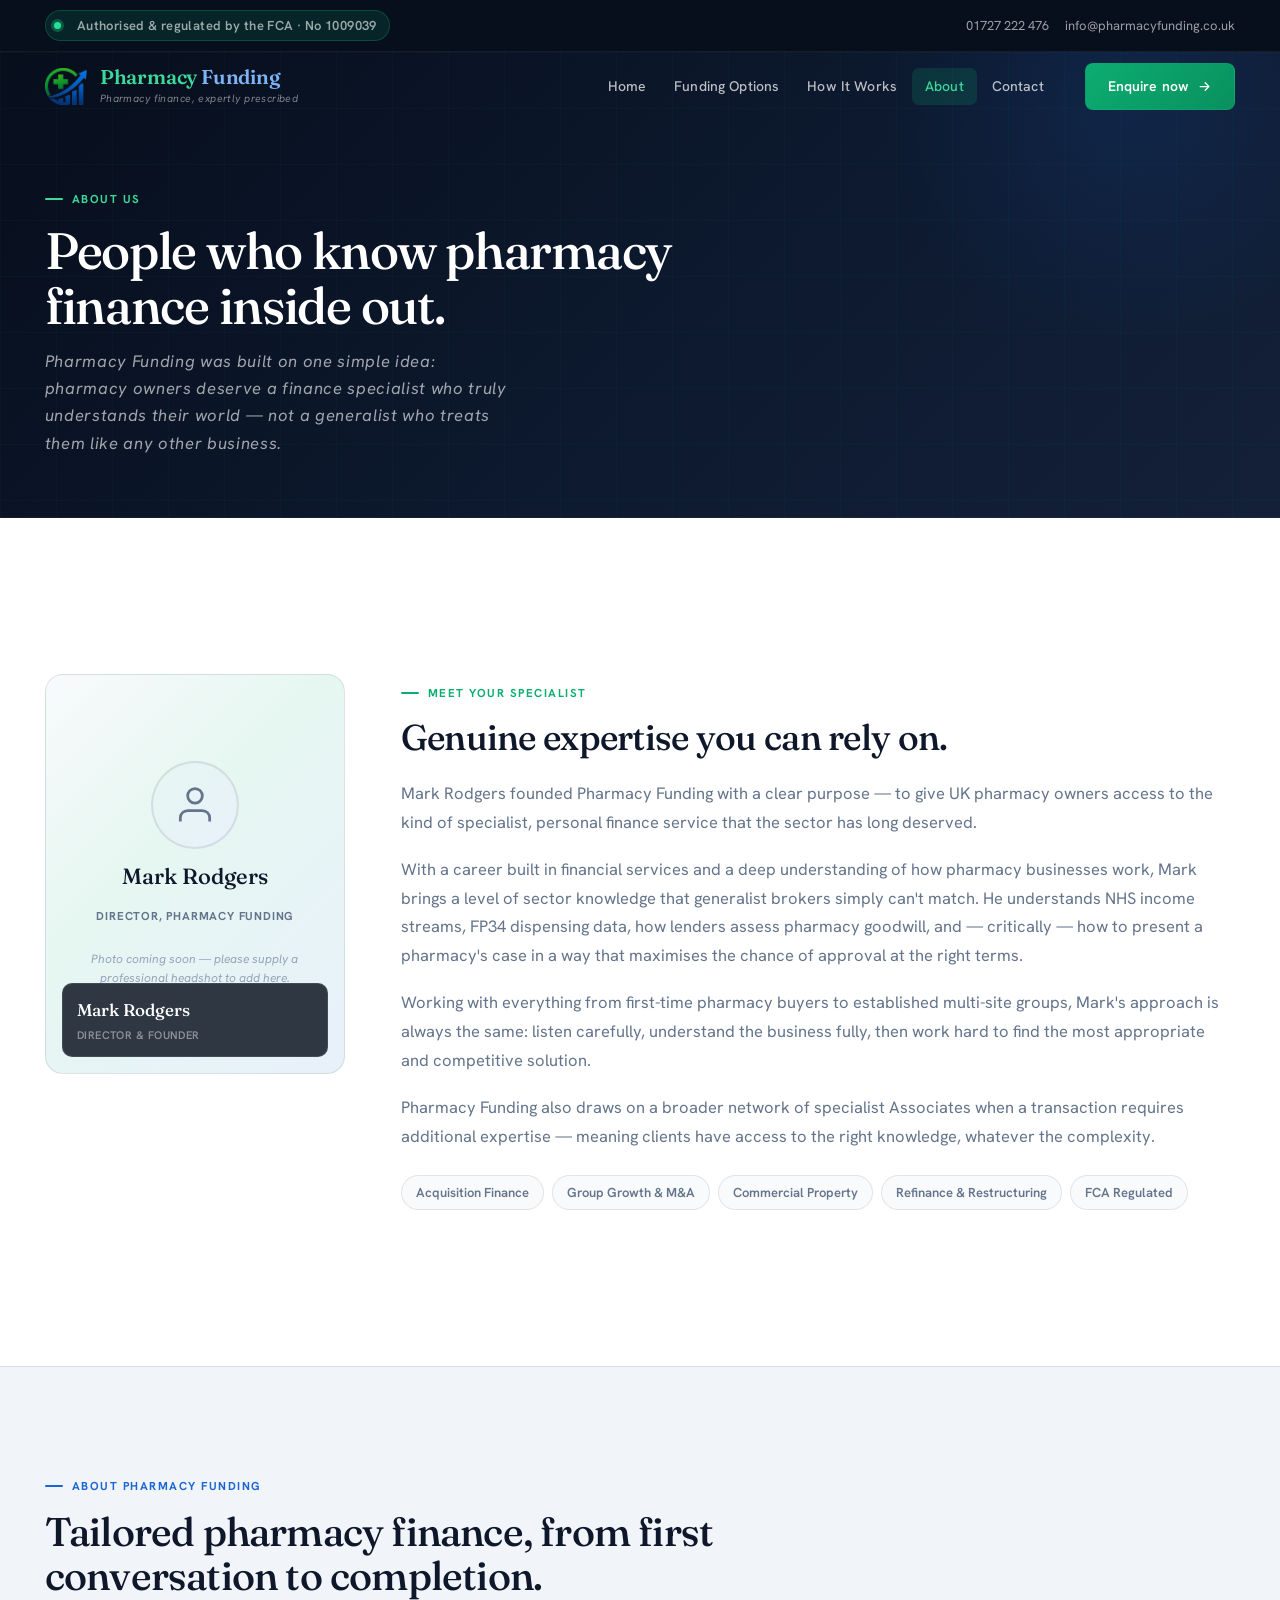
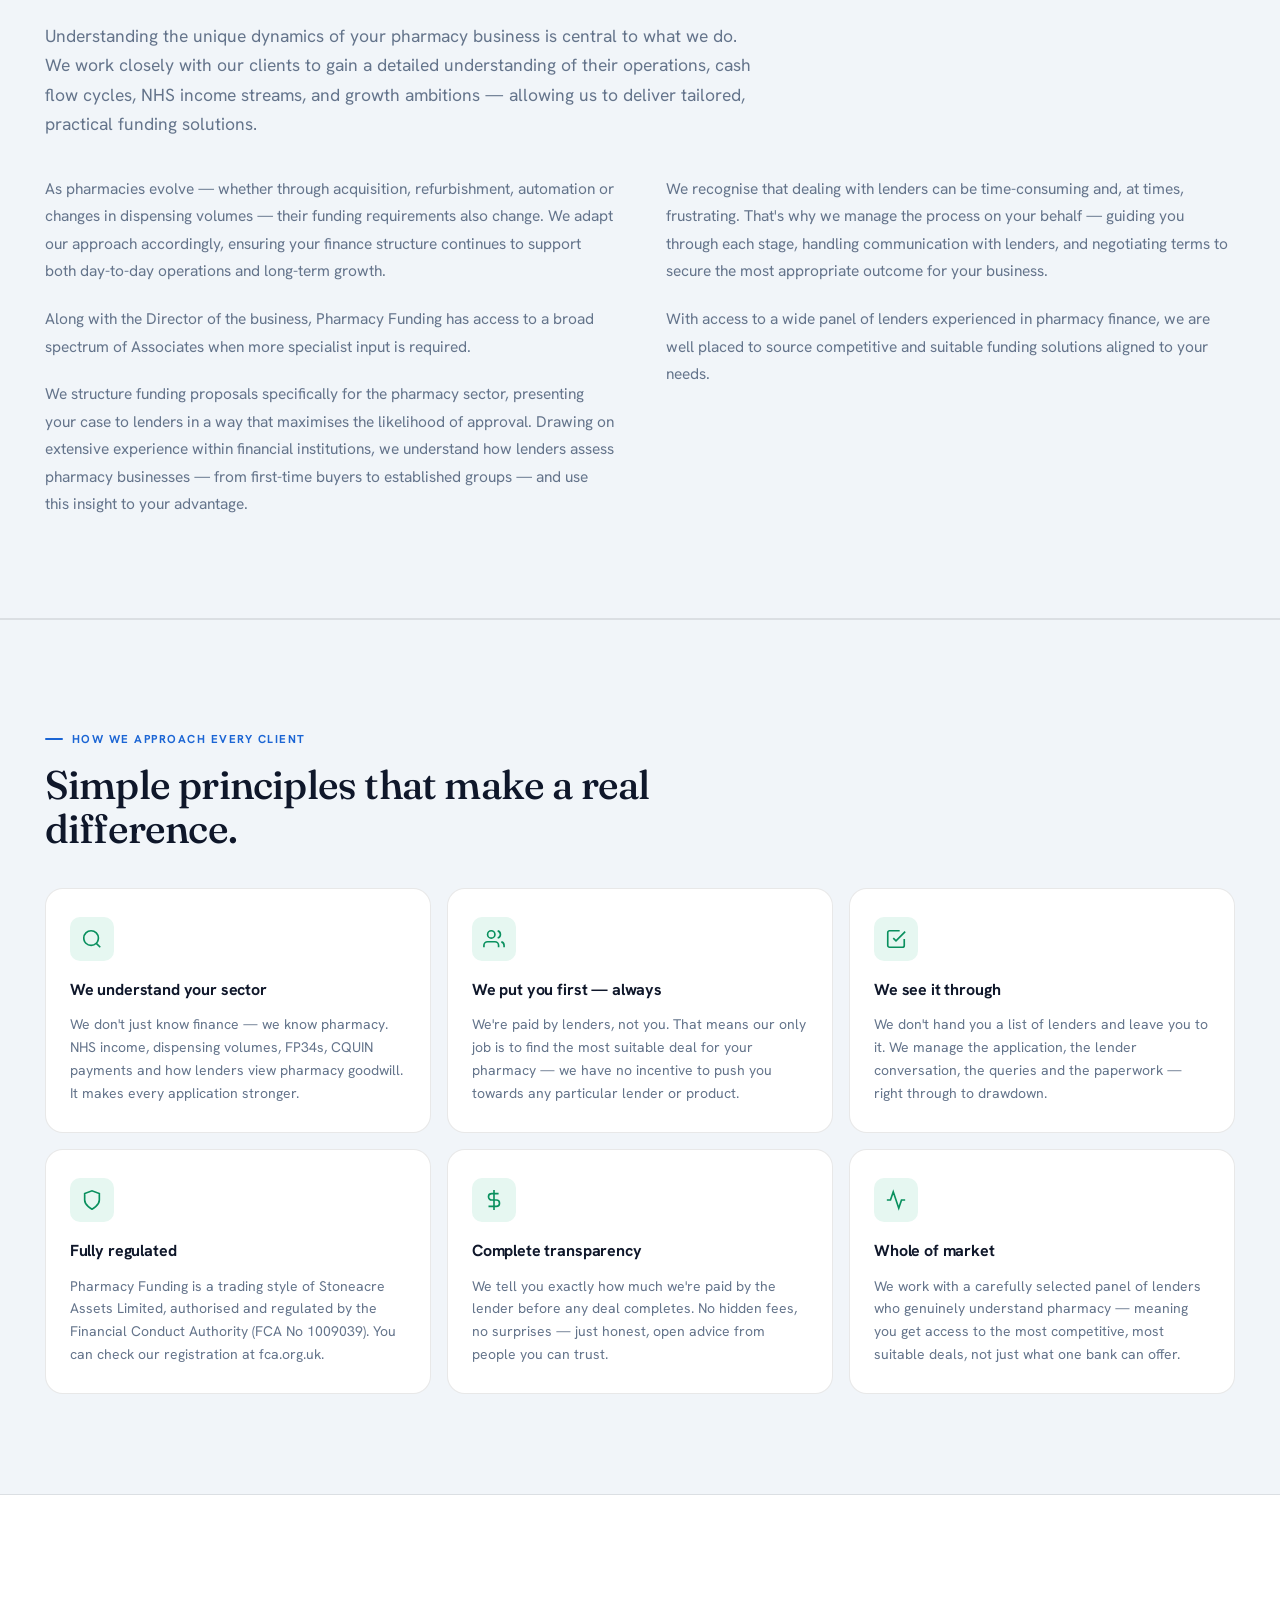
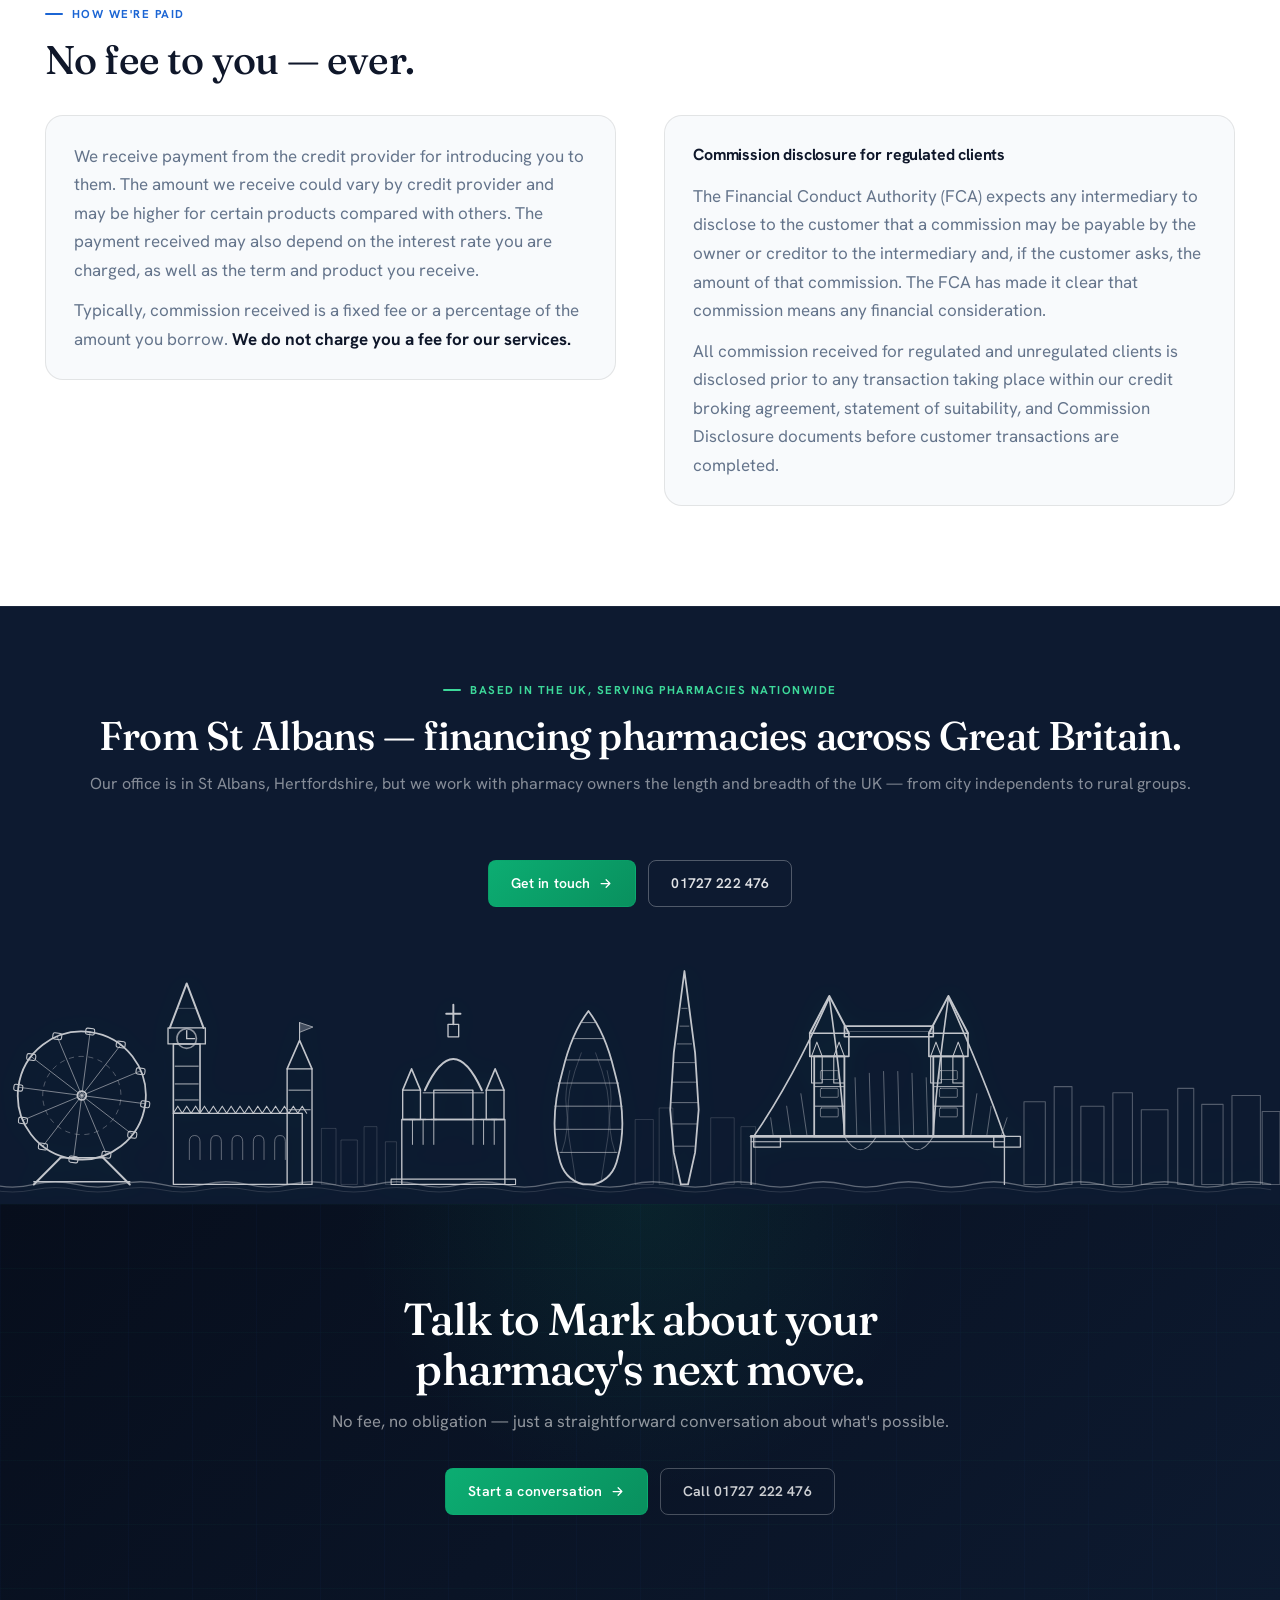
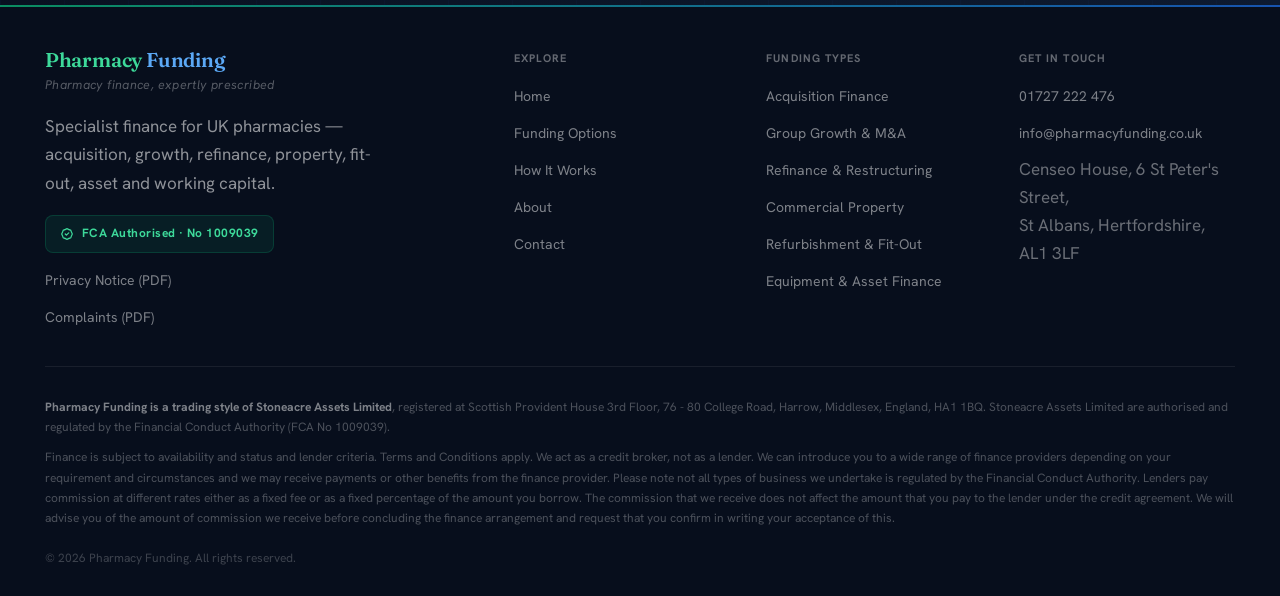
==== about.html @ 83e07ff5 "Switch to london-skyline2.svg and improve mobile responsiveness - about.html: use animated london-sk" ====
<!DOCTYPE html>
<html lang="en-GB">
<head>
<meta charset="UTF-8">
<meta name="viewport" content="width=device-width, initial-scale=1.0">
<title>About Us | Pharmacy Funding</title>
<meta name="description" content="Meet the specialist behind Pharmacy Funding — sector knowledge, lender relationships and genuine commitment to getting the right outcome for your pharmacy.">
<link rel="canonical" href="https://www.pharmacyfunding.co.uk/about.html">
<meta property="og:type" content="website">
<meta property="og:title" content="About Us | Pharmacy Funding">
<meta property="og:description" content="Meet the specialist behind Pharmacy Funding — sector knowledge, lender relationships and genuine commitment to getting the right outcome for your pharmacy.">
<meta property="og:url" content="https://www.pharmacyfunding.co.uk/about.html">
<meta property="og:image" content="logo.png">
<meta name="theme-color" content="#070E1C">
<link rel="icon" type="image/png" href="favicon.png">
<link rel="apple-touch-icon" href="favicon.png">
<link rel="preconnect" href="https://fonts.googleapis.com">
<link rel="preconnect" href="https://fonts.gstatic.com" crossorigin>
<link href="https://fonts.googleapis.com/css2?family=Fraunces:opsz,wght@9..144,400;9..144,500;9..144,600&family=Hanken+Grotesk:wght@400;500;600;700&display=swap" rel="stylesheet">
<link rel="stylesheet" href="styles.css">
<script type="application/ld+json">
{
  "@context": "https://schema.org",
  "@type": "FinancialService",
  "name": "Pharmacy Funding",
  "description": "Specialist finance brokerage for UK pharmacies, arranging acquisition, growth, refinance, commercial property, refurbishment, asset and working capital finance.",
  "url": "https://www.pharmacyfunding.co.uk/",
  "telephone": "+44 1727 222476",
  "email": "info@pharmacyfunding.co.uk",
  "areaServed": "GB",
  "priceRange": "£10,000 - £20,000,000+",
  "address": {
    "@type": "PostalAddress",
    "streetAddress": "Censeo House, 6 St Peter's Street",
    "addressLocality": "St Albans",
    "addressRegion": "Hertfordshire",
    "postalCode": "AL1 3LF",
    "addressCountry": "GB"
  },
  "parentOrganization": {
    "@type": "Organization",
    "name": "Stoneacre Assets Limited",
    "description": "Authorised and regulated by the Financial Conduct Authority (FCA No 1009039)."
  }
}
</script>
</head>
<body>
<div class="util">
  <div class="wrap">
    <div class="left pill"><span class="dot"></span> Authorised &amp; regulated by the FCA &middot; No 1009039</div>
    <div class="right">
      <a href="tel:+441727222476">01727 222 476</a>
      <a href="mailto:info@pharmacyfunding.co.uk">info@pharmacyfunding.co.uk</a>
    </div>
  </div>
</div>
<header id="hdr">
  <div class="wrap bar">
    <a class="brand" href="index.html" aria-label="Pharmacy Funding home">
      <img class="mark" src="logo.png" alt="Pharmacy Funding logo">
      <div>
        <div class="name"><span class="g">Pharmacy</span> <span class="b">Funding</span></div>
        <div class="sub">Pharmacy finance, expertly prescribed</div>
      </div>
    </a>
    <nav class="main" id="nav"><a href="index.html">Home</a><a href="fundingOptions.html">Funding Options</a><a href="howItWorks.html">How It Works</a><a href="about.html" class="active">About</a><a href="contact.html">Contact</a></nav>
    <a class="cta-btn" href="contact.html">Enquire now
      <svg viewBox="0 0 24 24" fill="none" stroke="currentColor" stroke-width="2"><path d="M5 12h14M13 6l6 6-6 6" stroke-linecap="round" stroke-linejoin="round"/></svg>
    </a>
    <button class="burger" id="burger" aria-label="Menu"><span></span><span></span><span></span></button>
  </div>
</header>

<!-- Page hero -->
<div class="page-hero">
  <div class="wrap">
    <span class="eyebrow">About us</span>
    <h1>People who know pharmacy finance inside out.</h1>
    <p class="sub">Pharmacy Funding was built on one simple idea: pharmacy owners deserve a finance specialist who truly understands their world — not a generalist who treats them like any other business.</p>
  </div>
</div>

<main>

  <!-- Meet Mark -->
  <section>
    <div class="wrap">
      <div class="team-section">
        <div class="headshot rv">
          <!-- Replace with: <img src="images/mark-headshot.jpg" alt="Mark Rodgers, Director"> -->
          <div class="headshot-placeholder">
            <div class="hs-avatar">
              <svg viewBox="0 0 24 24"><path d="M20 21v-2a4 4 0 0 0-4-4H8a4 4 0 0 0-4 4v2"/><circle cx="12" cy="7" r="4"/></svg>
            </div>
            <div class="hs-name">Mark Rodgers</div>
            <div class="hs-role">Director, Pharmacy Funding</div>
            <div class="hs-note">Photo coming soon — please supply a professional headshot to add here.</div>
          </div>
          <div class="headshot-badge">
            <div class="hb-n">Mark Rodgers</div>
            <div class="hb-r">Director &amp; Founder</div>
          </div>
        </div>
        <div class="team-bio rv d1">
          <span class="eyebrow">Meet your specialist</span>
          <h2 style="margin-top:14px">Genuine expertise you can rely on.</h2>
          <div style="margin-top:22px">
            <p>Mark Rodgers founded Pharmacy Funding with a clear purpose — to give UK pharmacy owners access to the kind of specialist, personal finance service that the sector has long deserved.</p>
            <p>With a career built in financial services and a deep understanding of how pharmacy businesses work, Mark brings a level of sector knowledge that generalist brokers simply can't match. He understands NHS income streams, FP34 dispensing data, how lenders assess pharmacy goodwill, and — critically — how to present a pharmacy's case in a way that maximises the chance of approval at the right terms.</p>
            <p>Working with everything from first-time pharmacy buyers to established multi-site groups, Mark's approach is always the same: listen carefully, understand the business fully, then work hard to find the most appropriate and competitive solution.</p>
            <p>Pharmacy Funding also draws on a broader network of specialist Associates when a transaction requires additional expertise — meaning clients have access to the right knowledge, whatever the complexity.</p>
          </div>
          <div class="bio-chips">
            <span class="bio-chip">Acquisition Finance</span>
            <span class="bio-chip">Group Growth &amp; M&amp;A</span>
            <span class="bio-chip">Commercial Property</span>
            <span class="bio-chip">Refinance &amp; Restructuring</span>
            <span class="bio-chip">FCA Regulated</span>
          </div>
        </div>
      </div>
    </div>
  </section>

  <!-- About body -->
  <div class="band">
    <section>
      <div class="wrap">
        <span class="eyebrow blue">About Pharmacy Funding</span>
        <h2 style="margin-top:14px;max-width:30ch">Tailored pharmacy finance, from first conversation to completion.</h2>
        <p class="lead" style="margin-top:22px;max-width:72ch">Understanding the unique dynamics of your pharmacy business is central to what we do. We work closely with our clients to gain a detailed understanding of their operations, cash flow cycles, NHS income streams, and growth ambitions — allowing us to deliver tailored, practical funding solutions.</p>
        <div class="about-cols" style="margin-top:36px">
          <p>As pharmacies evolve — whether through acquisition, refurbishment, automation or changes in dispensing volumes — their funding requirements also change. We adapt our approach accordingly, ensuring your finance structure continues to support both day-to-day operations and long-term growth.</p>
          <p>Along with the Director of the business, Pharmacy Funding has access to a broad spectrum of Associates when more specialist input is required.</p>
          <p>We structure funding proposals specifically for the pharmacy sector, presenting your case to lenders in a way that maximises the likelihood of approval. Drawing on extensive experience within financial institutions, we understand how lenders assess pharmacy businesses — from first-time buyers to established groups — and use this insight to your advantage.</p>
          <p>We recognise that dealing with lenders can be time-consuming and, at times, frustrating. That's why we manage the process on your behalf — guiding you through each stage, handling communication with lenders, and negotiating terms to secure the most appropriate outcome for your business.</p>
          <p>With access to a wide panel of lenders experienced in pharmacy finance, we are well placed to source competitive and suitable funding solutions aligned to your needs.</p>
        </div>
      </div>
    </section>
  </div>

  <!-- Our values -->
  <div class="band">
    <section>
      <div class="wrap">
        <span class="eyebrow blue rv">How we approach every client</span>
        <h2 class="rv" style="margin-top:14px;max-width:24ch">Simple principles that make a real difference.</h2>
        <div class="values-grid">
          <div class="val-card rv">
            <div class="val-ic">
              <svg viewBox="0 0 24 24"><circle cx="11" cy="11" r="8"/><path d="m21 21-4.3-4.3"/></svg>
            </div>
            <h4>We understand your sector</h4>
            <p>We don't just know finance — we know pharmacy. NHS income, dispensing volumes, FP34s, CQUIN payments and how lenders view pharmacy goodwill. It makes every application stronger.</p>
          </div>
          <div class="val-card rv d1">
            <div class="val-ic">
              <svg viewBox="0 0 24 24"><path d="M17 21v-2a4 4 0 0 0-4-4H5a4 4 0 0 0-4 4v2"/><circle cx="9" cy="7" r="4"/><path d="M23 21v-2a4 4 0 0 0-3-3.87"/><path d="M16 3.13a4 4 0 0 1 0 7.75"/></svg>
            </div>
            <h4>We put you first — always</h4>
            <p>We're paid by lenders, not you. That means our only job is to find the most suitable deal for your pharmacy — we have no incentive to push you towards any particular lender or product.</p>
          </div>
          <div class="val-card rv d2">
            <div class="val-ic">
              <svg viewBox="0 0 24 24"><polyline points="9 11 12 14 22 4"/><path d="M21 12v7a2 2 0 0 1-2 2H5a2 2 0 0 1-2-2V5a2 2 0 0 1 2-2h11"/></svg>
            </div>
            <h4>We see it through</h4>
            <p>We don't hand you a list of lenders and leave you to it. We manage the application, the lender conversation, the queries and the paperwork — right through to drawdown.</p>
          </div>
          <div class="val-card rv d1">
            <div class="val-ic">
              <svg viewBox="0 0 24 24"><path d="M12 22s8-4 8-10V5l-8-3-8 3v7c0 6 8 10 8 10z"/></svg>
            </div>
            <h4>Fully regulated</h4>
            <p>Pharmacy Funding is a trading style of Stoneacre Assets Limited, authorised and regulated by the Financial Conduct Authority (FCA No 1009039). You can check our registration at fca.org.uk.</p>
          </div>
          <div class="val-card rv d2">
            <div class="val-ic">
              <svg viewBox="0 0 24 24"><line x1="12" y1="1" x2="12" y2="23"/><path d="M17 5H9.5a3.5 3.5 0 0 0 0 7h5a3.5 3.5 0 0 1 0 7H6"/></svg>
            </div>
            <h4>Complete transparency</h4>
            <p>We tell you exactly how much we're paid by the lender before any deal completes. No hidden fees, no surprises — just honest, open advice from people you can trust.</p>
          </div>
          <div class="val-card rv d3">
            <div class="val-ic">
              <svg viewBox="0 0 24 24"><path d="M22 12h-4l-3 9L9 3l-3 9H2"/></svg>
            </div>
            <h4>Whole of market</h4>
            <p>We work with a carefully selected panel of lenders who genuinely understand pharmacy — meaning you get access to the most competitive, most suitable deals, not just what one bank can offer.</p>
          </div>
        </div>
      </div>
    </section>
  </div>

  <!-- Commission disclosure -->
  <section>
    <div class="wrap">
      <span class="eyebrow blue rv">How we're paid</span>
      <h2 class="rv" style="margin-top:14px;max-width:24ch">No fee to you — ever.</h2>
      <div class="prose-grid" style="margin-top:32px">
        <div class="rv">
          <div class="callout">
            <p>We receive payment from the credit provider for introducing you to them. The amount we receive could vary by credit provider and may be higher for certain products compared with others. The payment received may also depend on the interest rate you are charged, as well as the term and product you receive.</p>
            <p>Typically, commission received is a fixed fee or a percentage of the amount you borrow. <strong style="color:var(--ink)">We do not charge you a fee for our services.</strong></p>
          </div>
        </div>
        <div class="rv d1">
          <div class="callout">
            <h4>Commission disclosure for regulated clients</h4>
            <p>The Financial Conduct Authority (FCA) expects any intermediary to disclose to the customer that a commission may be payable by the owner or creditor to the intermediary and, if the customer asks, the amount of that commission. The FCA has made it clear that commission means any financial consideration.</p>
            <p>All commission received for regulated and unregulated clients is disclosed prior to any transaction taking place within our credit broking agreement, statement of suitability, and Commission Disclosure documents before customer transactions are completed.</p>
          </div>
        </div>
      </div>
    </div>
  </section>

  <!-- London skyline section -->
  <div class="skyline-section">
    <div class="skyline-inner">
      <div class="wrap">
        <span class="eyebrow rv" style="color:#3dd99a">Based in the UK, serving pharmacies nationwide</span>
        <h2 class="rv" style="margin-top:14px;color:var(--white)">From St Albans — financing pharmacies across Great Britain.</h2>
        <p class="rv d1">Our office is in St Albans, Hertfordshire, but we work with pharmacy owners the length and breadth of the UK — from city independents to rural groups.</p>
        <div class="actions rv d2" style="justify-content:center">
          <a class="cta-btn" href="contact.html">Get in touch
            <svg viewBox="0 0 24 24" fill="none" stroke="currentColor" stroke-width="2"><path d="M5 12h14M13 6l6 6-6 6" stroke-linecap="round" stroke-linejoin="round"/></svg>
          </a>
          <a class="cta-btn ghost" href="tel:+441727222476">01727 222 476</a>
        </div>
      </div>
    </div>
    <div class="skyline-svg-wrap">
      <img src="images/london-skyline2.svg" alt="London skyline illustration" aria-hidden="true">
    </div>
  </div>

</main>

<!-- Pre-footer CTA -->
<div class="cta-band">
  <div class="wrap">
    <h2>Talk to Mark about your pharmacy's next move.</h2>
    <p>No fee, no obligation — just a straightforward conversation about what's possible.</p>
    <div class="actions">
      <a class="cta-btn" href="contact.html">Start a conversation
        <svg viewBox="0 0 24 24" fill="none" stroke="currentColor" stroke-width="2"><path d="M5 12h14M13 6l6 6-6 6" stroke-linecap="round" stroke-linejoin="round"/></svg>
      </a>
      <a class="cta-btn ghost" href="tel:+441727222476">Call 01727 222 476</a>
    </div>
  </div>
</div>

<footer>
  <div class="wrap">
    <div class="fcols">
      <div>
        <div class="name"><span class="g">Pharmacy</span> <span style="color:#5ba8f5">Funding</span></div>
        <div class="strap">Pharmacy finance, expertly prescribed</div>
        <p style="margin-top:16px;max-width:34ch">Specialist finance for UK pharmacies &mdash; acquisition, growth, refinance, property, fit-out, asset and working capital.</p>
        <div class="fca-mark">
          <svg viewBox="0 0 24 24" stroke-width="2.2"><path d="M9 12l2 2 4-4M7.835 4.697a3.42 3.42 0 0 0 1.946-.806 3.42 3.42 0 0 1 4.438 0 3.42 3.42 0 0 0 1.946.806 3.42 3.42 0 0 1 3.138 3.138 3.42 3.42 0 0 0 .806 1.946 3.42 3.42 0 0 1 0 4.438 3.42 3.42 0 0 0-.806 1.946 3.42 3.42 0 0 1-3.138 3.138 3.42 3.42 0 0 0-1.946.806 3.42 3.42 0 0 1-4.438 0 3.42 3.42 0 0 0-1.946-.806 3.42 3.42 0 0 1-3.138-3.138 3.42 3.42 0 0 0-.806-1.946 3.42 3.42 0 0 1 0-4.438 3.42 3.42 0 0 0 .806-1.946 3.42 3.42 0 0 1 3.138-3.138z" stroke-linecap="round" stroke-linejoin="round"/></svg>
          FCA Authorised &middot; No 1009039
        </div>
        <ul style="margin-top:12px">
          <li><a href="privacy-notice.pdf" target="_blank" rel="noopener">Privacy Notice (PDF)</a></li>
          <li><a href="complaints.pdf" target="_blank" rel="noopener">Complaints (PDF)</a></li>
        </ul>
      </div>
      <div>
        <h5>Explore</h5>
        <ul>
          <li><a href="index.html">Home</a></li>
          <li><a href="fundingOptions.html">Funding Options</a></li>
          <li><a href="howItWorks.html">How It Works</a></li>
          <li><a href="about.html">About</a></li>
          <li><a href="contact.html">Contact</a></li>
        </ul>
      </div>
      <div>
        <h5>Funding types</h5>
        <ul>
          <li><a href="fundingOptions.html#fc-acquisition">Acquisition Finance</a></li>
          <li><a href="fundingOptions.html#fc-group-growth">Group Growth &amp; M&amp;A</a></li>
          <li><a href="fundingOptions.html#fc-refinance">Refinance &amp; Restructuring</a></li>
          <li><a href="fundingOptions.html#fc-property">Commercial Property</a></li>
          <li><a href="fundingOptions.html#fc-refurb">Refurbishment &amp; Fit-Out</a></li>
          <li><a href="fundingOptions.html#fc-asset">Equipment &amp; Asset Finance</a></li>
        </ul>
      </div>
      <div>
        <h5>Get in touch</h5>
        <ul>
          <li><a href="tel:+441727222476">01727 222 476</a></li>
          <li><a href="mailto:info@pharmacyfunding.co.uk">info@pharmacyfunding.co.uk</a></li>
          <li style="color:rgba(255,255,255,.4)">Censeo House, 6 St Peter's Street,<br>St Albans, Hertfordshire, AL1 3LF</li>
        </ul>
      </div>
    </div>
    <div class="legal"><p><strong>Pharmacy Funding is a trading style of Stoneacre Assets Limited</strong>, registered at Scottish Provident House 3rd Floor, 76 - 80 College Road, Harrow, Middlesex, England, HA1 1BQ. Stoneacre Assets Limited are authorised and regulated by the Financial Conduct Authority (FCA No 1009039).</p>
      <p>Finance is subject to availability and status and lender criteria. Terms and Conditions apply. We act as a credit broker, not as a lender. We can introduce you to a wide range of finance providers depending on your requirement and circumstances and we may receive payments or other benefits from the finance provider. Please note not all types of business we undertake is regulated by the Financial Conduct Authority. Lenders pay commission at different rates either as a fixed fee or as a fixed percentage of the amount you borrow. The commission that we receive does not affect the amount that you pay to the lender under the credit agreement. We will advise you of the amount of commission we receive before concluding the finance arrangement and request that you confirm in writing your acceptance of this.</p>
      <p style="margin-top:20px;color:rgba(255,255,255,.22)">&copy; <span id="yr"></span> Pharmacy Funding. All rights reserved.</p></div>
  </div>
</footer>
<script src="script.js"></script>
</body>
</html>
---- styles.css ----
/* ================================================
   PHARMACY FUNDING — DESIGN SYSTEM
   ================================================ */

/* ── Variables ─────────────────────────────────── */
:root {
  --green:      #0CAD72;
  --green-d:    #09905E;
  --green-l:    #E6F7F1;
  --blue:       #1B65D4;
  --blue-d:     #1450AD;
  --blue-l:     #E8F0FB;
  --navy:       #070E1C;
  --navy-2:     #0D1A30;
  --navy-3:     #132038;
  --ink:        #0F172A;
  --ink-soft:   #64748B;
  --ink-faint:  #94A3B8;
  --surface:    #F8FAFC;
  --border:     rgba(0,0,0,.09);
  --white:      #FFFFFF;
  --radius:     10px;
  --radius-lg:  18px;
  --shadow:     0 2px 16px rgba(0,0,0,.07);
  --shadow-md:  0 4px 32px rgba(0,0,0,.10);
  --shadow-lg:  0 8px 64px rgba(0,0,0,.16);
  --font-h:     'Fraunces', Georgia, serif;
  --font-b:     'Hanken Grotesk', system-ui, -apple-system, sans-serif;
  --mw:         1320px;
}

/* ── Reset ─────────────────────────────────────── */
*, *::before, *::after { box-sizing: border-box; margin: 0; padding: 0; }
html { scroll-behavior: smooth; }
body {
  font-family: var(--font-b);
  font-size: 17px;
  line-height: 1.65;
  color: var(--ink);
  background: var(--white);
  -webkit-font-smoothing: antialiased;
  -moz-osx-font-smoothing: grayscale;
}
img { max-width: 100%; display: block; }
a { color: inherit; text-decoration: none; }
ul { list-style: none; }
button { cursor: pointer; border: none; background: none; font: inherit; }

/* ── Layout ─────────────────────────────────────── */
.wrap { max-width: var(--mw); margin: 0 auto; padding: 0 clamp(16px, 3.5vw, 52px); }
section       { padding: clamp(60px, 8vw, 100px) 0; }
section.tight { padding: clamp(36px, 5vw, 56px) 0; }

/* ── Utility bar ────────────────────────────────── */
.util { background: var(--navy); border-bottom: 1px solid rgba(255,255,255,.06); padding: 10px 0; }
.util .wrap { display: flex; align-items: center; justify-content: space-between; flex-wrap: wrap; gap: 8px; }
.util .left, .util .right { display: flex; align-items: center; gap: 16px; font-size: 13px; }
.util .left  { color: rgba(255,255,255,.6); }
.util .right a { color: rgba(255,255,255,.6); transition: color .2s; }
.util .right a:hover { color: #fff; }
.pill {
  display: inline-flex; align-items: center; gap: 7px;
  padding: 4px 12px 4px 8px;
  background: rgba(12,173,114,.14); border: 1px solid rgba(12,173,114,.28);
  border-radius: 100px; font-size: 12px; font-weight: 600; color: #3dd99a; letter-spacing: .03em;
}
.dot {
  width: 7px; height: 7px; border-radius: 50%; background: #22e297;
  box-shadow: 0 0 0 3px rgba(34,226,151,.28);
  animation: pulse 2.4s ease-in-out infinite;
}
@keyframes pulse {
  0%,100% { box-shadow: 0 0 0 3px rgba(34,226,151,.28); }
  50%      { box-shadow: 0 0 0 7px rgba(34,226,151,.08); }
}

/* ── Header ─────────────────────────────────────── */
#hdr {
  position: sticky; top: 0; z-index: 100;
  background: transparent;
  transition: background .35s ease, box-shadow .35s ease, backdrop-filter .35s ease;
}
#hdr::after {
  content: ''; position: absolute; bottom: 0; left: 0; right: 0; height: 2px;
  background: linear-gradient(90deg, #0CAD72 0%, #1B65D4 100%);
  opacity: 0; transition: opacity .35s ease;
}
#hdr.scrolled {
  background: rgba(7,14,28,.96);
  backdrop-filter: blur(16px);
  -webkit-backdrop-filter: blur(16px);
  box-shadow: 0 4px 32px rgba(0,0,0,.32);
}
#hdr.scrolled::after { opacity: 1; }
.bar { display: flex; align-items: center; gap: 28px; height: 68px; }
.brand { display: flex; align-items: center; gap: 13px; flex-shrink: 0; }
.mark  { width: 42px; height: 42px; object-fit: contain; }
.name  { font-family: var(--font-h); font-size: 20px; font-weight: 600; line-height: 1.1; letter-spacing: -.01em; color: var(--white); }
.name .g { color: #3dd99a; }
.name .b { color: #7eb3f7; }
.sub { font-size: 10.5px; color: rgba(255,255,255,.48); letter-spacing: .04em; margin-top: 2px; font-style: italic; }
nav.main { display: flex; align-items: center; gap: 2px; margin-left: auto; }
nav.main a { font-size: 14px; font-weight: 500; color: rgba(255,255,255,.72); padding: 7px 13px; border-radius: 7px; transition: color .2s, background .2s; letter-spacing: .01em; }
nav.main a:hover  { color: var(--white); background: rgba(255,255,255,.1); }
nav.main a.active { color: #3dd99a; background: rgba(12,173,114,.18); }

/* ── Buttons ─────────────────────────────────────── */
.cta-btn {
  display: inline-flex; align-items: center; gap: 8px; padding: 11px 22px;
  background: linear-gradient(135deg, #0CAD72 0%, #09905E 100%);
  color: #fff; font-size: 14px; font-weight: 600; border-radius: 8px;
  border: 1.5px solid rgba(12,173,114,.4); letter-spacing: .01em;
  transition: transform .2s, box-shadow .2s; white-space: nowrap; flex-shrink: 0;
}
.cta-btn:hover { transform: translateY(-1px); box-shadow: 0 6px 24px rgba(12,173,114,.38); }
.cta-btn svg { width: 15px; height: 15px; stroke: currentColor; flex-shrink: 0; transition: transform .2s; }
.cta-btn:hover svg { transform: translateX(3px); }
.cta-btn.ghost { background: transparent; border-color: rgba(255,255,255,.28); color: rgba(255,255,255,.88); }
.cta-btn.ghost:hover { background: rgba(255,255,255,.07); box-shadow: none; border-color: rgba(255,255,255,.5); }

/* ── Burger ──────────────────────────────────────── */
.burger { display: none; flex-direction: column; gap: 5px; padding: 6px; margin-left: auto; }
.burger span { display: block; width: 22px; height: 2px; background: rgba(255,255,255,.9); border-radius: 2px; transition: .25s; }

/* ── Hero ────────────────────────────────────────── */
/* Hero slides up behind the transparent sticky header */
.hero {
  margin-top: -68px;
  min-height: 72vh;
  background:
    linear-gradient(135deg, rgba(7,14,28,.68) 0%, rgba(9,18,52,.58) 52%, rgba(6,28,18,.52) 100%),
    url('images/hero.jpg') center / cover no-repeat;
  background-color: var(--navy);
  position: relative; overflow: hidden; display: flex; align-items: center;
}
.hero::before {
  content: ''; position: absolute; inset: 0;
  background-image:
    linear-gradient(rgba(12,173,114,.05) 1px, transparent 1px),
    linear-gradient(90deg, rgba(12,173,114,.05) 1px, transparent 1px);
  background-size: 56px 56px; pointer-events: none;
}
.hero::after {
  content: ''; position: absolute;
  width: 700px; height: 700px; border-radius: 50%;
  background: radial-gradient(circle, rgba(12,173,114,.13) 0%, transparent 68%);
  top: -220px; right: -160px; pointer-events: none;
}
.hero .wrap {
  display: grid; grid-template-columns: 1fr 400px; gap: 56px;
  align-items: center; position: relative; z-index: 1;
  padding-top: 116px; padding-bottom: 60px;
}
.eyebrow {
  display: inline-flex; align-items: center; gap: 9px;
  font-size: 11.5px; font-weight: 700; letter-spacing: .13em;
  text-transform: uppercase; color: var(--green);
}
.eyebrow.blue { color: var(--blue); }
.hero .eyebrow { color: #3dd99a; }
.eyebrow::before { content: ''; display: block; width: 18px; height: 2px; background: currentColor; border-radius: 2px; flex-shrink: 0; }
.hero h1 {
  font-family: var(--font-h); font-size: clamp(34px, 5vw, 62px);
  font-weight: 500; line-height: 1.08; letter-spacing: -.025em;
  color: var(--white); margin-top: 18px;
}
.hero h1 em { font-style: italic; color: #3dd99a; }
.hero .sub {
  font-size: clamp(15px, 1.4vw, 17.5px); color: rgba(255,255,255,.68);
  max-width: 52ch; margin-top: 20px; line-height: 1.65; font-style: normal; letter-spacing: 0;
}
.actions { display: flex; align-items: center; gap: 12px; flex-wrap: wrap; margin-top: 34px; }
.ticks { display: flex; flex-direction: column; gap: 11px; margin-top: 34px; }
.tick { display: flex; align-items: center; gap: 10px; font-size: 14px; color: rgba(255,255,255,.72); font-weight: 500; }
.tick .ic { width: 20px; height: 20px; background: rgba(12,173,114,.18); border: 1.5px solid rgba(12,173,114,.38); border-radius: 50%; display: flex; align-items: center; justify-content: center; flex-shrink: 0; }
.tick .ic svg { width: 11px; height: 11px; stroke: #3dd99a; }

/* ── Hero card ───────────────────────────────────── */
.hero-card { background: rgba(255,255,255,.05); border: 1px solid rgba(255,255,255,.1); border-radius: var(--radius-lg); padding: 30px; backdrop-filter: blur(14px); -webkit-backdrop-filter: blur(14px); }
.rlabel { font-size: 11px; font-weight: 700; letter-spacing: .1em; text-transform: uppercase; color: rgba(255,255,255,.38); }
.range { font-family: var(--font-h); font-size: clamp(34px, 4vw, 50px); font-weight: 600; color: var(--white); line-height: 1; margin-top: 8px; letter-spacing: -.025em; }
.range small { font-size: .55em; color: rgba(255,255,255,.45); }
.pulse-wrap { margin-top: 28px; border-top: 1px solid rgba(255,255,255,.08); padding-top: 22px; }
.pulse-wrap svg { width: 100%; height: 64px; display: block; }
.pulse-path { fill: none; stroke-width: 2; stroke-linecap: round; stroke-linejoin: round; stroke-dasharray: 600; stroke-dashoffset: 600; animation: draw 2.8s ease forwards; }
@keyframes draw { to { stroke-dashoffset: 0; } }
.cap { font-size: 13px; color: rgba(255,255,255,.4); line-height: 1.55; margin-top: 14px; font-style: italic; }

/* ── Stats strip ─────────────────────────────────── */
.strip { background: var(--white); border-top: 1px solid var(--border); border-bottom: 1px solid var(--border); padding: 0; }
.strip .wrap { display: grid; grid-template-columns: repeat(4, 1fr); }
.strip .item { padding: 26px 24px; border-right: 1px solid var(--border); transition: background .2s; }
.strip .item:last-child { border-right: none; }
.strip .item:hover { background: var(--surface); }
.strip .k { font-size: 17px; font-weight: 700; color: var(--blue); letter-spacing: -.01em; }
.strip .v { font-size: 13px; color: var(--ink-soft); margin-top: 5px; line-height: 1.45; }

/* ── Typography ──────────────────────────────────── */
h2 { font-family: var(--font-h); font-size: clamp(26px, 3.2vw, 40px); font-weight: 500; line-height: 1.12; letter-spacing: -.02em; color: var(--ink); }
h3 { font-family: var(--font-h); font-size: clamp(19px, 2vw, 24px); font-weight: 500; line-height: 1.22; letter-spacing: -.01em; color: var(--ink); }
h4 { font-size: 16px; font-weight: 700; color: var(--ink); letter-spacing: -.01em; }
h5 { font-size: 11px; font-weight: 700; letter-spacing: .1em; text-transform: uppercase; color: rgba(255,255,255,.38); margin-bottom: 14px; }
.lead { font-size: clamp(15.5px, 1.4vw, 17.5px); color: var(--ink-soft); line-height: 1.68; }
p { line-height: 1.68; }
.twohead { display: grid; grid-template-columns: 1fr 1fr; gap: 48px; align-items: start; margin-bottom: 48px; }

/* ── Photo split section ─────────────────────────── */
/* Add images/split.jpg to show a pharmacy photo alongside the copy */
.photo-split { background: var(--surface); }
.ps-grid { display: grid; grid-template-columns: 1fr 1fr; gap: 64px; align-items: center; }
.ps-img {
  position: relative; border-radius: var(--radius-lg); overflow: hidden;
  min-height: 460px; background: linear-gradient(135deg, var(--navy-2) 0%, var(--navy-3) 100%);
}
.ps-img img { width: 100%; height: 100%; object-fit: cover; position: absolute; inset: 0; display: block; }
.ps-img::before {
  content: ''; position: absolute; inset: 0;
  border: 3px solid transparent; border-radius: var(--radius-lg);
  background: linear-gradient(135deg, #0CAD72, #1B65D4) border-box;
  -webkit-mask: linear-gradient(#fff 0 0) padding-box, linear-gradient(#fff 0 0);
  -webkit-mask-composite: destination-out; mask-composite: exclude;
  z-index: 2; pointer-events: none;
}
.ps-img::after {
  content: ''; position: absolute; inset: 0;
  background-image:
    linear-gradient(rgba(12,173,114,.06) 1px, transparent 1px),
    linear-gradient(90deg, rgba(12,173,114,.06) 1px, transparent 1px);
  background-size: 40px 40px; pointer-events: none;
}
.ps-badge {
  position: absolute; bottom: 24px; left: 24px;
  background: rgba(7,14,28,.9); backdrop-filter: blur(14px); -webkit-backdrop-filter: blur(14px);
  border: 1px solid rgba(255,255,255,.1); border-radius: 12px; padding: 14px 18px; z-index: 3;
}
.ps-n { display: block; font-family: var(--font-h); font-size: 32px; font-weight: 600; color: var(--white); line-height: 1; letter-spacing: -.02em; }
.ps-l { display: block; font-size: 11.5px; color: rgba(255,255,255,.42); margin-top: 4px; letter-spacing: .02em; }
.ps-points { display: flex; flex-direction: column; gap: 13px; margin-top: 26px; }
.ps-point { display: flex; align-items: flex-start; gap: 12px; font-size: 15px; color: var(--ink); }
.ps-ico { color: var(--green); font-size: 11px; margin-top: 4px; flex-shrink: 0; }

/* ── Assist list ─────────────────────────────────── */
.assist { display: grid; grid-template-columns: 1fr 1fr; gap: 8px; }
.row {
  display: flex; align-items: center; gap: 18px; padding: 18px 22px;
  background: var(--white); border: 1.5px solid var(--border); border-radius: var(--radius);
  color: inherit; transition: background .2s, transform .18s, box-shadow .18s, border-color .2s;
}
.row:hover { background: #fff; transform: translateY(-2px); box-shadow: var(--shadow-md); border-color: rgba(12,173,114,.3); }
.row .num { font-family: var(--font-h); font-size: 22px; font-weight: 600; color: var(--green); opacity: .45; min-width: 34px; line-height: 1; }
.row .ttl { font-size: 14.5px; font-weight: 600; color: var(--ink); }
.row .desc { font-size: 13px; color: var(--ink-soft); margin-top: 2px; }
.row .arrow { margin-left: auto; color: var(--green); flex-shrink: 0; }
.row .arrow svg { width: 17px; height: 17px; stroke: currentColor; }

/* ── Band (accent sections) ──────────────────────── */
.band { background: #F1F5F9; position: relative; overflow: hidden; border-top: 1px solid var(--border); border-bottom: 1px solid var(--border); }
.band h2, .band h3, .band h4 { color: var(--ink); }
.band p { color: var(--ink-soft); }
.prose-grid { display: grid; grid-template-columns: 1fr 1fr; gap: 48px; }
.prose-grid p { margin-bottom: 16px; color: var(--ink-soft); }
.prose-grid p:last-child { margin-bottom: 0; }

/* ── Funding selector ────────────────────────────── */
.selector {
  background: var(--white);
  border-radius: var(--radius-lg); padding: 48px;
  border: 1.5px solid var(--border); box-shadow: var(--shadow-md); position: relative; overflow: hidden;
}
.selector h2 { color: var(--blue); }
.selector h3, .selector h4 { color: var(--ink); }
.sd { color: var(--ink-soft); font-size: 15px; max-width: 60ch; margin-top: 8px; }
.choices { display: grid; grid-template-columns: repeat(4, 1fr); gap: 12px; margin-top: 30px; position: relative; z-index: 1; }
.choice {
  display: flex; flex-direction: column; align-items: center; gap: 14px; padding: 28px 18px;
  background: var(--white); border: 1.5px solid var(--border);
  border-radius: var(--radius); color: var(--ink-soft);
  font-size: 14px; font-weight: 600; text-align: center;
  transition: background .2s, border-color .2s, color .2s, transform .2s, box-shadow .2s;
}
.choice:hover { background: var(--blue-l); border-color: rgba(27,101,212,.35); color: var(--blue-d); transform: translateY(-2px); box-shadow: var(--shadow); }
.choice.sel   { background: var(--blue-l); border-color: var(--blue); color: var(--blue-d); }
.ci { width: 30px; height: 30px; stroke: currentColor; stroke-width: 1.8; fill: none; }
.ct { line-height: 1.35; }
.result { display: none; background: var(--surface); border: 1.5px solid var(--border); border-radius: var(--radius); padding: 26px; margin-top: 18px; position: relative; z-index: 1; }
.result.show { display: block; }
.r-title { font-family: var(--font-h); font-size: 20px; font-weight: 500; color: var(--ink); }
.r-desc { font-size: 14.5px; color: var(--ink-soft); line-height: 1.65; margin-top: 8px; margin-bottom: 16px; max-width: 72ch; }
.recs { display: flex; flex-wrap: wrap; gap: 8px; margin-top: 14px; margin-bottom: 20px; }
.chip { display: inline-block; padding: 6px 14px; background: var(--green-l); border: 1px solid rgba(12,173,114,.35); border-radius: 100px; font-size: 13px; font-weight: 500; color: var(--green-d); transition: background .2s; cursor: pointer; }
.chip:hover { background: rgba(12,173,114,.18); }

/* ── Funding grid ─────────────────────────────────── */
.fgrid { display: grid; grid-template-columns: repeat(3, 1fr); gap: 18px; }
.fcard { background: var(--white); border: 1.5px solid var(--border); border-radius: var(--radius-lg); padding: 26px; transition: border-color .2s, box-shadow .2s, transform .2s; position: relative; overflow: hidden; }
.fcard::before { content: ''; position: absolute; top: 0; left: 0; width: 4px; height: 100%; background: linear-gradient(180deg, #0CAD72 0%, #1B65D4 100%); border-radius: 2px 0 0 2px; opacity: 0; transition: opacity .2s; }
.fcard:hover { border-color: rgba(12,173,114,.28); box-shadow: var(--shadow-md); transform: translateY(-3px); }
.fcard:hover::before { opacity: 1; }
.fnum { font-size: 11px; font-weight: 700; letter-spacing: .1em; text-transform: uppercase; color: var(--green); margin-bottom: 11px; }
.fcard h3 { font-size: 18px; margin-bottom: 8px; }
.fd { font-size: 14px; color: var(--ink-soft); margin-bottom: 16px; line-height: 1.5; }
.fcard ul { display: flex; flex-direction: column; gap: 8px; }
.fcard li { display: flex; align-items: center; gap: 9px; font-size: 14px; color: var(--ink); }
.fcard li svg { width: 15px; height: 15px; flex-shrink: 0; stroke: var(--green); }
.fcard .hl { display: inline-block; margin-top: 16px; padding: 5px 11px; background: var(--green-l); border-radius: 6px; font-size: 12px; font-weight: 600; color: var(--green-d); }
.flash { animation: flashcard .75s ease; }
@keyframes flashcard { 0%,100% { box-shadow: var(--shadow); } 50% { box-shadow: 0 0 0 4px rgba(12,173,114,.28), var(--shadow-md); } }

/* ── Timeline ─────────────────────────────────────── */
.timeline { display: flex; flex-direction: column; position: relative; }
.timeline::before { content: ''; position: absolute; left: 23px; top: 24px; bottom: 24px; width: 2px; background: linear-gradient(180deg, #0CAD72 0%, #1B65D4 100%); opacity: .18; }
.step { display: flex; gap: 26px; align-items: flex-start; padding: 26px 0; border-bottom: 1px solid var(--border); }
.step:last-child { border-bottom: none; }
.node { width: 46px; height: 46px; border-radius: 10px; background: var(--white); border: 2px solid var(--green); color: var(--green); display: flex; align-items: center; justify-content: center; font-weight: 700; font-size: 15px; flex-shrink: 0; position: relative; z-index: 1; }
.step h3 { font-size: 18px; margin-bottom: 6px; }
.step p  { font-size: 15px; color: var(--ink-soft); line-height: 1.62; }

/* ── Plus bullet list ────────────────────────────── */
.plus-list { list-style: none; padding: 0; margin: 0; display: grid; grid-template-columns: 1fr 1fr; gap: 18px 56px; }
.plus-list li { display: flex; gap: 13px; align-items: flex-start; font-size: 15px; color: var(--ink-soft); line-height: 1.65; }
.pl-ic { flex-shrink: 0; margin-top: 3px; width: 18px; height: 18px; }
@media (max-width: 600px) { .plus-list { grid-template-columns: 1fr; } }

/* ── Why grid ─────────────────────────────────────── */
.why { display: grid; grid-template-columns: repeat(3, 1fr); gap: 2px; }
.w { padding: 28px; background: var(--white); border: 1.5px solid var(--border); border-radius: var(--radius); margin: 4px; transition: background .2s, border-color .2s, box-shadow .2s; }
.w:hover { background: var(--white); border-color: rgba(12,173,114,.3); box-shadow: var(--shadow); }
.w-ic { width: 46px; height: 46px; border-radius: 10px; background: var(--white); border: 2px solid var(--green); display: flex; align-items: center; justify-content: center; margin-bottom: 18px; flex-shrink: 0; }
.w-ic svg { width: 22px; height: 22px; stroke: var(--green); fill: none; stroke-width: 1.8; stroke-linecap: round; stroke-linejoin: round; }
.w h4 { color: var(--ink); font-size: 15px; margin-bottom: 10px; }
.w p { font-size: 14px; color: var(--ink-soft); line-height: 1.62; }

/* ── Contact slogan band ─────────────────────────── */
.slogan-band { background: var(--white); padding: 28px 0; border-bottom: 1px solid var(--border); }
.slogan-inner { display: flex; align-items: center; gap: 24px; justify-content: center; }
.slogan-rule { flex: 1; max-width: 120px; height: 1px; background: linear-gradient(90deg, transparent, rgba(12,173,114,.35)); }
.slogan-rule:last-child { background: linear-gradient(90deg, rgba(27,101,212,.35), transparent); }
.slogan-text { font-family: var(--font-h); font-size: clamp(16px, 2vw, 22px); font-weight: 500; font-style: italic; color: var(--ink); letter-spacing: -.01em; text-align: center; white-space: nowrap; }

/* ── Contact ──────────────────────────────────────── */
.contact-grid { display: grid; grid-template-columns: 360px 1fr; gap: 60px; align-items: start; }
.cinfo { display: flex; flex-direction: column; gap: 20px; }
.citem { display: flex; gap: 15px; align-items: flex-start; }
.ci-ic { width: 44px; height: 44px; border-radius: 10px; background: linear-gradient(135deg, var(--green-l), var(--blue-l)); display: flex; align-items: center; justify-content: center; flex-shrink: 0; }
.ci-ic svg { width: 20px; height: 20px; stroke: var(--blue-d); fill: none; }
.cl { font-size: 11px; font-weight: 700; letter-spacing: .07em; text-transform: uppercase; color: var(--ink-soft); margin-bottom: 4px; }
.cv { font-size: 15px; color: var(--ink); line-height: 1.5; }
.cv a { color: var(--blue); text-decoration: underline; text-underline-offset: 3px; }

/* ── Form ─────────────────────────────────────────── */
.frow { display: grid; grid-template-columns: 1fr 1fr; gap: 16px; }
.field { display: flex; flex-direction: column; gap: 6px; margin-bottom: 16px; }
.field label { font-size: 13px; font-weight: 600; color: var(--ink); letter-spacing: .01em; }
.field input, .field select, .field textarea { padding: 11px 14px; border: 1.5px solid var(--border); border-radius: var(--radius); font-size: 15px; font-family: var(--font-b); color: var(--ink); background: var(--white); transition: border-color .2s, box-shadow .2s; outline: none; }
.field input::placeholder, .field textarea::placeholder { color: var(--ink-faint); }
.field input:focus, .field select:focus, .field textarea:focus { border-color: var(--green); box-shadow: 0 0 0 3px rgba(12,173,114,.12); }
.field textarea { min-height: 120px; resize: vertical; }
.formnote { font-size: 12px; color: var(--ink-soft); margin-top: 12px; line-height: 1.55; }
.thanks { display: none; text-align: center; padding: 60px 20px; }
.thanks.show { display: block; }
.ok { width: 58px; height: 58px; border-radius: 50%; background: linear-gradient(135deg, #0CAD72 0%, #1B65D4 100%); display: flex; align-items: center; justify-content: center; margin: 0 auto 20px; }
.ok svg { width: 26px; height: 26px; stroke: #fff; }

/* ── Policy docs ──────────────────────────────────── */
.docs { display: grid; grid-template-columns: 1fr 1fr; gap: 14px; margin-top: 20px; }
.doc { display: flex; align-items: center; gap: 14px; padding: 17px 18px; background: var(--surface); border: 1.5px solid var(--border); border-radius: var(--radius); transition: border-color .2s, box-shadow .2s; }
.doc:hover { border-color: var(--blue); box-shadow: var(--shadow); }
.dic { width: 40px; height: 40px; background: var(--blue-l); border-radius: 8px; display: flex; align-items: center; justify-content: center; flex-shrink: 0; }
.dic svg { width: 20px; height: 20px; stroke: var(--blue-d); fill: none; }
.doc h4 { font-size: 14px; margin-bottom: 2px; }
.ds { font-size: 12px; color: var(--ink-soft); }
.dl { margin-left: auto; font-size: 12px; font-weight: 600; color: var(--blue); display: flex; align-items: center; gap: 5px; white-space: nowrap; flex-shrink: 0; }
.dl svg { width: 14px; height: 14px; stroke: currentColor; fill: none; }

/* ── Callouts (About) ────────────────────────────── */
.callout { background: var(--surface); border: 1.5px solid var(--border); border-radius: var(--radius-lg); padding: 26px 28px; margin-bottom: 14px; }
.callout:last-child { margin-bottom: 0; }
.callout p { margin-bottom: 12px; }
.callout p:last-child { margin-bottom: 0; }
.callout h4 { margin-bottom: 14px; }

/* ── Footer ───────────────────────────────────────── */
footer { background: var(--navy); color: rgba(255,255,255,.55); padding: 44px 0 28px; position: relative; }
/* Green-to-blue gradient border — mirrors header */
footer::before { content: ''; position: absolute; top: 0; left: 0; right: 0; height: 2px; background: linear-gradient(90deg, #0CAD72 0%, #1B65D4 100%); opacity: .8; }
.fcols { display: grid; grid-template-columns: 2fr 1fr 1fr 1fr; gap: 36px; padding-bottom: 36px; border-bottom: 1px solid rgba(255,255,255,.07); }
.strap { font-size: 12.5px; font-style: italic; color: rgba(255,255,255,.32); margin-top: 4px; letter-spacing: .03em; }
footer ul { display: flex; flex-direction: column; gap: 9px; }
footer ul li a { font-size: 14px; color: rgba(255,255,255,.48); transition: color .2s; }
footer ul li a:hover { color: #3dd99a; }
.legal { padding-top: 30px; font-size: 12px; color: rgba(255,255,255,.28); line-height: 1.72; }
.legal p { margin-bottom: 10px; }
.legal p:last-child { margin-bottom: 0; }
.legal strong { color: rgba(255,255,255,.48); }

/* ── Scroll reveal ────────────────────────────────── */
.rv { opacity: 0; transform: translateY(18px); transition: opacity .55s ease, transform .55s ease; }
.rv.in { opacity: 1; transform: none; }
.d1 { transition-delay: .1s; }
.d2 { transition-delay: .2s; }
.d3 { transition-delay: .3s; }
.d4 { transition-delay: .4s; }

/* ── Responsive ───────────────────────────────────── */
@media (max-width: 1024px) {
  .hero .wrap  { grid-template-columns: 1fr; }
  .hero-card   { display: none; }
  .twohead     { grid-template-columns: 1fr; gap: 20px; }
  .fgrid       { grid-template-columns: 1fr 1fr; }
  .strip .wrap { grid-template-columns: 1fr 1fr; }
  .strip .item { border-bottom: 1px solid var(--border); }
  .choices     { grid-template-columns: 1fr 1fr; }
  .why         { grid-template-columns: 1fr 1fr; }
  .ps-grid     { grid-template-columns: 1fr; }
  .ps-img      { min-height: 360px; }
  .contact-grid { grid-template-columns: 1fr; }
  .fcols       { grid-template-columns: 1fr 1fr; }
}
@media (max-width: 768px) {
  .bar { height: 60px; }
  nav.main { display: none; flex-direction: column; align-items: stretch; position: absolute; top: 60px; left: 0; right: 0; background: rgba(7,14,28,.97); backdrop-filter: blur(16px); -webkit-backdrop-filter: blur(16px); padding: 12px; border-bottom: 1px solid rgba(255,255,255,.08); box-shadow: 0 12px 32px rgba(0,0,0,.3); gap: 4px; }
  nav.main.open { display: flex; }
  nav.main a { padding: 11px 14px; border-radius: 8px; color: rgba(255,255,255,.72); }
  nav.main a:hover { color: var(--white); background: rgba(255,255,255,.08); }
  nav.main a.active { color: #3dd99a; background: rgba(12,173,114,.15); }
  .burger { display: flex; }
  .bar .cta-btn { display: none; }
  .assist  { grid-template-columns: 1fr; }
  .fgrid   { grid-template-columns: 1fr; }
  .strip .wrap { grid-template-columns: 1fr; }
  .strip .item { border-right: none; }
  .strip .item:last-child { border-bottom: none; }
  .choices { grid-template-columns: 1fr 1fr; }
  .why     { grid-template-columns: 1fr; }
  .frow    { grid-template-columns: 1fr; }
  .docs    { grid-template-columns: 1fr; }
  .prose-grid { grid-template-columns: 1fr; }
  .selector   { padding: 28px 20px; }
  .fcols { grid-template-columns: 1fr; gap: 32px; }
  .hero .wrap { padding-top: 88px; padding-bottom: 40px; }
  .twohead { margin-bottom: 32px; }
  .map-wrap { height: 280px; margin-top: 40px; }
}
@media (max-width: 480px) {
  .choices     { grid-template-columns: 1fr; }
  .util .right { display: none; }
  .slogan-text { white-space: normal; text-align: center; }
  .slogan-rule { display: none; }
  .slogan-inner { flex-wrap: wrap; justify-content: center; gap: 8px; }
  .ss-body     { display: none; }
  .slides      { min-height: 320px; }
  .hero .wrap  { gap: 28px; }
  .actions     { gap: 10px; }
  .cta-btn     { width: 100%; justify-content: center; }
  .cta-band .cta-btn { width: auto; }
  section      { padding: clamp(44px, 6vw, 60px) 0; }
}

/* ── Page hero (inner pages) ──────────────────────── */
.page-hero {
  background: linear-gradient(135deg, var(--navy) 0%, var(--navy-2) 60%, var(--navy-3) 100%);
  margin-top: -68px;
  padding: 128px 0 60px; position: relative; overflow: hidden;
  border-bottom: 1px solid rgba(255,255,255,.06);
}
.page-hero::before {
  content: ''; position: absolute; inset: 0;
  background-image:
    linear-gradient(rgba(12,173,114,.04) 1px, transparent 1px),
    linear-gradient(90deg, rgba(12,173,114,.04) 1px, transparent 1px);
  background-size: 56px 56px; pointer-events: none;
}
.page-hero::after {
  content: ''; position: absolute; width: 500px; height: 500px; border-radius: 50%;
  background: radial-gradient(circle, rgba(27,101,212,.14) 0%, transparent 70%);
  top: -200px; right: -100px; pointer-events: none;
}
.page-hero .wrap { position: relative; z-index: 1; }
.page-hero .eyebrow { color: #3dd99a; }
.page-hero h1 {
  font-family: var(--font-h); font-size: clamp(30px, 4vw, 52px);
  font-weight: 500; line-height: 1.08; letter-spacing: -.025em; color: var(--white);
  margin-top: 14px; max-width: 22ch;
}
.page-hero p.sub {
  font-size: clamp(15px, 1.3vw, 17.5px); color: rgba(255,255,255,.62);
  margin-top: 14px; max-width: 52ch; line-height: 1.65;
}

/* ── FCA trust strip ──────────────────────────────── */
.fca-strip {
  background: var(--navy-2); padding: 22px 0;
  border-top: 1px solid rgba(255,255,255,.06);
  border-bottom: 1px solid rgba(255,255,255,.06);
}
.fca-strip .wrap { display: flex; align-items: center; gap: 36px; }
.fca-badge {
  display: flex; align-items: center; gap: 14px; flex-shrink: 0;
  background: rgba(255,255,255,.04); border: 1px solid rgba(255,255,255,.1);
  border-radius: var(--radius); padding: 12px 20px;
}
.fca-icon {
  width: 38px; height: 38px; border-radius: 50%;
  background: linear-gradient(135deg, var(--green), var(--blue));
  display: flex; align-items: center; justify-content: center; flex-shrink: 0;
}
.fca-icon svg { width: 19px; height: 19px; stroke: white; fill: none; stroke-width: 2.5; }
.fca-label { font-size: 10px; font-weight: 700; letter-spacing: .1em; text-transform: uppercase; color: rgba(255,255,255,.38); }
.fca-val { font-size: 14px; font-weight: 700; color: rgba(255,255,255,.9); margin-top: 2px; }
.fca-reg { font-size: 11px; color: rgba(255,255,255,.38); margin-top: 1px; }
.fca-strip-divider { width: 1px; height: 44px; background: rgba(255,255,255,.1); flex-shrink: 0; }
.fca-trust-items { display: grid; grid-template-columns: 1fr 1fr; gap: 6px 40px; }
.fca-trust-item {
  display: flex; align-items: center; gap: 9px;
  font-size: 13px; font-weight: 500; color: rgba(255,255,255,.55);
}
.fca-trust-item:last-child { grid-column: 1 / -1; }
.fca-trust-item svg { width: 15px; height: 15px; stroke: #3dd99a; fill: none; flex-shrink: 0; }
/* FCA mark in footer brand column */
.fca-mark {
  display: inline-flex; align-items: center; gap: 8px;
  background: rgba(12,173,114,.1); border: 1px solid rgba(12,173,114,.22);
  border-radius: 8px; padding: 8px 14px; margin-top: 16px;
  font-size: 12px; font-weight: 700; color: #3dd99a; letter-spacing: .04em;
}
.fca-mark svg { width: 14px; height: 14px; stroke: #3dd99a; fill: none; flex-shrink: 0; }

/* ── Photo slideshow ──────────────────────────────── */
.slideshow-section { background: var(--navy); padding: 0; position: relative; }
.slides-wrap { position: relative; overflow: hidden; }
.slides { position: relative; min-height: 560px; background: var(--navy); overflow: hidden; }
.slide-overlay {
  position: absolute; left: 0; top: 0; bottom: 0; z-index: 2;
  width: min(52%, 680px);
  padding: 56px clamp(16px, 3.5vw, 52px);
  display: flex; flex-direction: column; justify-content: center;
}
.slide-overlay h2 { font-family: var(--font-h); font-size: clamp(20px, 2.2vw, 32px); font-weight: 500; line-height: 1.13; letter-spacing: -.02em; }
.ss-body { margin-top: 22px; }
.ss-body p { color: rgba(255,255,255,.7); font-size: 14.5px; line-height: 1.75; margin-bottom: 14px; }
.ss-body p:last-child { margin-bottom: 0; }
.slide {
  position: absolute; inset: 0;
  background: center/cover no-repeat;
  opacity: 0; transition: opacity 1s ease;
}
.slide.active { opacity: 1; }
.slide::after {
  content: ''; position: absolute; inset: 0;
  background: linear-gradient(90deg, rgba(7,14,28,.88) 0%, rgba(7,14,28,.72) 40%, rgba(7,14,28,.28) 75%, rgba(7,14,28,.12) 100%);
}
.slide-text {
  position: absolute; bottom: 0; left: 0; right: 0; z-index: 2;
  padding: 0 0 36px; text-align: center;
}
.slide-caption {
  display: inline-block; font-size: 13.5px; font-style: italic;
  color: rgba(255,255,255,.65); letter-spacing: .02em;
}
.slide-nav-btn {
  position: absolute; top: 50%; transform: translateY(-50%); z-index: 3;
  width: 44px; height: 44px;
  background: rgba(255,255,255,.1); border: 1px solid rgba(255,255,255,.18);
  backdrop-filter: blur(8px); border-radius: 50%;
  display: flex; align-items: center; justify-content: center;
  cursor: pointer; transition: background .2s;
}
.slide-nav-btn:hover { background: rgba(255,255,255,.22); }
.slide-nav-btn.prev { left: 20px; }
.slide-nav-btn.next { right: 20px; }
.slide-nav-btn svg { width: 20px; height: 20px; stroke: white; fill: none; stroke-width: 2; }
.slide-dots {
  position: absolute; bottom: 14px; left: 50%; transform: translateX(-50%);
  display: flex; gap: 8px; z-index: 3;
}
.slide-dot {
  width: 8px; height: 8px; border-radius: 50%;
  background: rgba(255,255,255,.3); cursor: pointer;
  transition: background .3s, transform .3s; border: none; padding: 0;
}
.slide-dot.active { background: #3dd99a; transform: scale(1.35); }

/* ── Detail page ──────────────────────────────────── */
.photo-hero {
  margin-top: -68px;
  position: relative;
  background-size: cover;
  background-position: center;
  padding: 152px 0 88px;
  overflow: hidden;
}
.photo-hero::before {
  content: '';
  position: absolute; inset: 0;
  background: linear-gradient(120deg, rgba(7,14,28,.88) 0%, rgba(7,14,28,.52) 60%, rgba(7,14,28,.3) 100%);
}
.photo-hero .wrap { position: relative; z-index: 1; }
.photo-hero .eyebrow { color: rgba(255,255,255,.5); }
.photo-hero h1 { color: var(--white); font-size: clamp(30px, 4.5vw, 58px); max-width: 20ch; margin-top: 12px; }
.photo-hero .sub { color: rgba(255,255,255,.7); margin-top: 18px; max-width: 54ch; font-size: clamp(15px, 1.3vw, 17px); line-height: 1.65; }
.photo-hero .cta-btn { margin-top: 32px; }

.detail-sec { padding: 72px 0; }
.detail-grid { display: grid; grid-template-columns: 1fr 1.6fr; gap: 48px; align-items: start; }
.detail-grid h2 { font-size: clamp(22px, 2.5vw, 34px); }

.detail-how { list-style: none; padding: 0; margin-top: 28px; display: flex; flex-direction: column; border-top: 1px solid var(--border); }
.detail-how li { font-size: 15.5px; color: var(--ink-soft); line-height: 1.75; padding: 18px 0; border-bottom: 1px solid var(--border); }

.suitable-list { list-style: none; padding: 0; display: flex; flex-direction: column; gap: 14px; }
.suitable-list li { display: flex; gap: 12px; align-items: flex-start; font-size: 15px; color: var(--ink-soft); line-height: 1.6; }
.suit-ic { flex-shrink: 0; margin-top: 2px; width: 18px; height: 18px; }

.sim-grid { display: grid; grid-template-columns: repeat(3, 1fr); gap: 2px; }
.sim-card { text-decoration: none; display: block; color: inherit; cursor: pointer; }
.sim-card:hover { border-color: rgba(12,173,114,.3); box-shadow: var(--shadow); }
.sim-card .fcard-link { pointer-events: none; }

.fcard-link {
  display: inline-flex; align-items: center; gap: 6px;
  margin-top: 18px; font-size: 13px; font-weight: 600;
  color: var(--green); text-decoration: none;
  transition: gap .2s;
}
.fcard-link svg { width: 14px; height: 14px; stroke: var(--green); }
.fcard:hover .fcard-link, .sim-card:hover .fcard-link { gap: 10px; }

@media (max-width: 860px) {
  .detail-grid { grid-template-columns: 1fr; gap: 24px; }
  .sim-grid { grid-template-columns: 1fr 1fr; }
}
@media (max-width: 540px) {
  .photo-hero { padding: 128px 0 60px; }
  .detail-sec { padding: 48px 0; }
  .sim-grid { grid-template-columns: 1fr; }
}

/* ── CTA band (pre-footer) ────────────────────────── */
.cta-band {
  background: linear-gradient(135deg, var(--navy) 0%, var(--navy-2) 100%);
  padding: 90px 0; text-align: center; position: relative; overflow: hidden;
}
.cta-band::before {
  content: ''; position: absolute; inset: 0;
  background-image:
    linear-gradient(rgba(12,173,114,.04) 1px, transparent 1px),
    linear-gradient(90deg, rgba(27,101,212,.04) 1px, transparent 1px);
  background-size: 64px 64px;
}
.cta-band::after {
  content: ''; position: absolute; width: 600px; height: 600px; border-radius: 50%;
  background: radial-gradient(circle, rgba(12,173,114,.1) 0%, transparent 68%);
  top: -300px; left: 50%; transform: translateX(-50%); pointer-events: none;
}
.cta-band .wrap { position: relative; z-index: 1; }
.cta-band h2 {
  font-family: var(--font-h); font-size: clamp(28px, 3.5vw, 46px);
  color: var(--white); font-weight: 500; letter-spacing: -.02em; max-width: 22ch; margin: 0 auto;
}
.cta-band p { color: rgba(255,255,255,.55); font-size: clamp(15px, 1.3vw, 17.5px); margin-top: 14px; }
.cta-band .actions { justify-content: center; margin-top: 32px; }
.cta-band .cta-btn.ghost { border-color: rgba(255,255,255,.25); color: rgba(255,255,255,.8); }

/* ── About page ───────────────────────────────────── */
.about-body p { color: var(--ink-soft); font-size: 16px; line-height: 1.75; margin-bottom: 18px; }
.about-body p:last-child { margin-bottom: 0; }
.about-cols { columns: 2; column-gap: 52px; }
.about-cols p { color: var(--ink-soft); font-size: 15.5px; line-height: 1.78; margin-bottom: 20px; break-inside: avoid; }
.about-cols p:last-child { margin-bottom: 0; }

/* ── About page — team section ────────────────────── */
.team-section {
  display: grid; grid-template-columns: 300px 1fr; gap: 56px; align-items: start;
  margin: 56px 0;
}
.headshot {
  position: relative; border-radius: var(--radius-lg); overflow: hidden;
  aspect-ratio: 3/4; background: linear-gradient(135deg, var(--surface) 0%, var(--green-l) 40%, var(--blue-l) 100%);
  border: 1.5px solid var(--border);
}
.headshot img { width: 100%; height: 100%; object-fit: cover; object-position: center top; display: block; }
.headshot-placeholder {
  width: 100%; height: 100%; display: flex; flex-direction: column;
  align-items: center; justify-content: center; gap: 14px;
  padding: 28px 20px; text-align: center;
}
.hs-avatar {
  width: 88px; height: 88px; border-radius: 50%;
  background: linear-gradient(135deg, var(--green-l), var(--blue-l));
  border: 2px solid var(--border);
  display: flex; align-items: center; justify-content: center;
}
.hs-avatar svg { width: 44px; height: 44px; stroke: var(--ink-soft); fill: none; stroke-width: 1.5; }
.hs-name { font-family: var(--font-h); font-size: 22px; font-weight: 500; color: var(--ink); line-height: 1.2; }
.hs-role { font-size: 11.5px; font-weight: 700; letter-spacing: .07em; text-transform: uppercase; color: var(--ink-soft); margin-top: 4px; }
.hs-note { font-size: 12px; color: var(--ink-faint); font-style: italic; margin-top: 10px; line-height: 1.55; }
.headshot-badge {
  position: absolute; bottom: 16px; left: 16px; right: 16px;
  background: rgba(7,14,28,.82); backdrop-filter: blur(10px);
  border: 1px solid rgba(255,255,255,.1); border-radius: 10px; padding: 12px 14px;
}
.headshot-badge .hb-n { font-family: var(--font-h); font-size: 17px; font-weight: 500; color: var(--white); }
.headshot-badge .hb-r { font-size: 11px; color: rgba(255,255,255,.45); margin-top: 2px; letter-spacing: .04em; text-transform: uppercase; font-weight: 600; }
.team-bio h2 { font-size: clamp(24px, 2.8vw, 36px); }
.team-bio p { color: var(--ink-soft); margin-bottom: 18px; line-height: 1.75; font-size: 16.5px; }
.team-bio p:last-child { margin-bottom: 0; }
.bio-chips { display: flex; flex-wrap: wrap; gap: 8px; margin-top: 24px; }
.bio-chip { padding: 6px 14px; background: var(--surface); border: 1.5px solid var(--border); border-radius: 100px; font-size: 13px; font-weight: 600; color: var(--ink-soft); }

/* ── Values cards (about page) ────────────────────── */
.values-grid { display: grid; grid-template-columns: repeat(3, 1fr); gap: 16px; margin-top: 36px; }
.val-card {
  background: var(--white); border: 1.5px solid var(--border);
  border-radius: var(--radius-lg); padding: 28px 24px;
  transition: border-color .2s, box-shadow .2s, transform .2s;
  position: relative; overflow: hidden;
}
.val-card::before {
  content: ''; position: absolute; top: 0; left: 0; right: 0; height: 3px;
  background: linear-gradient(90deg, var(--green), var(--blue)); opacity: 0; transition: opacity .2s;
}
.val-card:hover { border-color: rgba(12,173,114,.25); box-shadow: var(--shadow-md); transform: translateY(-3px); }
.val-card:hover::before { opacity: 1; }
.val-ic { width: 44px; height: 44px; border-radius: 10px; background: var(--green-l); display: flex; align-items: center; justify-content: center; margin-bottom: 16px; }
.val-ic svg { width: 22px; height: 22px; stroke: var(--green-d); fill: none; stroke-width: 1.8; }
.val-card h4 { font-size: 16px; margin-bottom: 10px; color: var(--ink); }
.val-card p { font-size: 14px; color: var(--ink-soft); line-height: 1.62; }

/* ── London skyline decorative section ───────────────*/
.skyline-section {
  position: relative; overflow: hidden;
  padding: 64px 0 0; background: var(--navy-2);
  border-top: 1px solid rgba(255,255,255,.06);
}
.skyline-inner { position: relative; z-index: 1; text-align: center; padding-bottom: 48px; }
.skyline-inner h2 { color: var(--white); }
.skyline-inner p { color: rgba(255,255,255,.5); margin-top: 12px; font-size: 16px; }
.skyline-inner .cta-btn { margin-top: 28px; }
.skyline-svg-wrap {
  width: 100%; margin-top: 0; overflow: hidden; line-height: 0; position: relative;
}
.skyline-svg-wrap img {
  width: 100%; display: block;
  opacity: .75;
  filter: drop-shadow(0 0 12px rgba(12,173,114,.2));
}

/* ── Contact — map ────────────────────────────────── */
.map-wrap {
  margin-top: 60px; border-radius: var(--radius-lg); overflow: hidden;
  border: 1.5px solid var(--border); box-shadow: var(--shadow-md);
  height: 380px; position: relative; background: var(--surface);
}
.map-wrap iframe { width: 100%; height: 100%; border: none; display: block; }
.map-overlay {
  position: absolute; top: 16px; left: 16px;
  background: rgba(255,255,255,.96); backdrop-filter: blur(8px);
  border: 1.5px solid var(--border); border-radius: var(--radius); padding: 14px 18px;
  box-shadow: var(--shadow);
}
.map-overlay .mo-name { font-size: 13px; font-weight: 700; color: var(--ink); }
.map-overlay .mo-addr { font-size: 12px; color: var(--ink-soft); margin-top: 3px; line-height: 1.5; }

/* ── What to expect (contact page) ───────────────── */
.expect-grid { display: grid; grid-template-columns: repeat(3, 1fr); gap: 16px; margin-top: 48px; }
.expect-item {
  background: var(--surface); border: 1.5px solid var(--border);
  border-radius: var(--radius); padding: 24px 20px; text-align: center;
}
.expect-num {
  font-family: var(--font-h); font-size: 32px; font-weight: 600;
  color: var(--green); opacity: .5; line-height: 1;
}
.expect-item h4 { font-size: 15px; margin: 10px 0 8px; color: var(--ink); }
.expect-item p { font-size: 13.5px; color: var(--ink-soft); line-height: 1.6; }

/* ── Improved footer ─────────────────────────────── */
.footer-cta-row {
  display: flex; align-items: center; justify-content: space-between; gap: 24px;
  padding-bottom: 40px; border-bottom: 1px solid rgba(255,255,255,.07);
  margin-bottom: 44px; flex-wrap: wrap;
}
.footer-cta-row h4 { font-family: var(--font-h); font-size: 24px; font-weight: 500; color: var(--white); letter-spacing: -.01em; text-transform: none; margin-bottom: 0; letter-spacing: 0; }
.footer-cta-row p { color: rgba(255,255,255,.42); font-size: 14px; margin-top: 5px; }
footer .fca-mark { margin-top: 18px; }

/* ── Photo gallery / grid ─────────────────────────── */
.photo-row {
  display: grid; grid-template-columns: repeat(3, 1fr); gap: 14px; margin-top: 48px;
}
.prow-card {
  border-radius: var(--radius); overflow: hidden; aspect-ratio: 4/3;
  position: relative; background: var(--navy-2);
}
.prow-card img { width: 100%; height: 100%; object-fit: cover; transition: transform .5s ease; display: block; }
.prow-card:hover img { transform: scale(1.05); }
.prow-label {
  position: absolute; bottom: 0; left: 0; right: 0;
  background: linear-gradient(transparent, rgba(7,14,28,.75));
  padding: 30px 14px 14px;
  font-size: 12.5px; font-style: italic; color: rgba(255,255,255,.75);
}

/* ── fcard numbering update ───────────────────────── */
.fnum { font-size: 11px; font-weight: 700; letter-spacing: .1em; text-transform: uppercase; color: var(--green); margin-bottom: 11px; }

/* ── Responsive additions ────────────────────────── */
@media (max-width: 1024px) {
  .team-section  { grid-template-columns: 1fr; }
  .headshot      { max-width: 280px; }
  .values-grid   { grid-template-columns: 1fr 1fr; }
  .expect-grid   { grid-template-columns: 1fr 1fr; }
  .photo-row     { grid-template-columns: 1fr 1fr; }
}
@media (max-width: 768px) {
  .fca-strip .wrap      { flex-direction: column; gap: 20px; }
  .fca-badge            { width: 100%; }
  .fca-strip-divider    { width: 100%; height: 1px; }
  .fca-trust-items      { grid-template-columns: 1fr; }
  .fca-trust-item:last-child { grid-column: auto; }
  .values-grid       { grid-template-columns: 1fr; }
  .expect-grid       { grid-template-columns: 1fr; }
  .photo-row         { grid-template-columns: 1fr; }
  .footer-cta-row    { flex-direction: column; text-align: center; }
  .cta-band          { padding: 64px 0; }
  .slides            { min-height: 420px; }
  .slide-overlay     { position: absolute; top: auto; bottom: 0; left: 0; right: 0; width: 100%; padding: 56px 20px 32px; background: linear-gradient(transparent, rgba(7,14,28,.93) 28%); justify-content: flex-end; }
  .slide-overlay h2  { font-size: clamp(17px, 5.5vw, 26px); max-width: none; }
  .about-cols        { columns: 1; }
}
@media (max-width: 480px) {
  .photo-hero  { padding: 110px 0 48px; }
  .detail-sec  { padding: 40px 0; }
  .sim-grid    { grid-template-columns: 1fr; }
  .slide-nav-btn { top: 36%; }
}
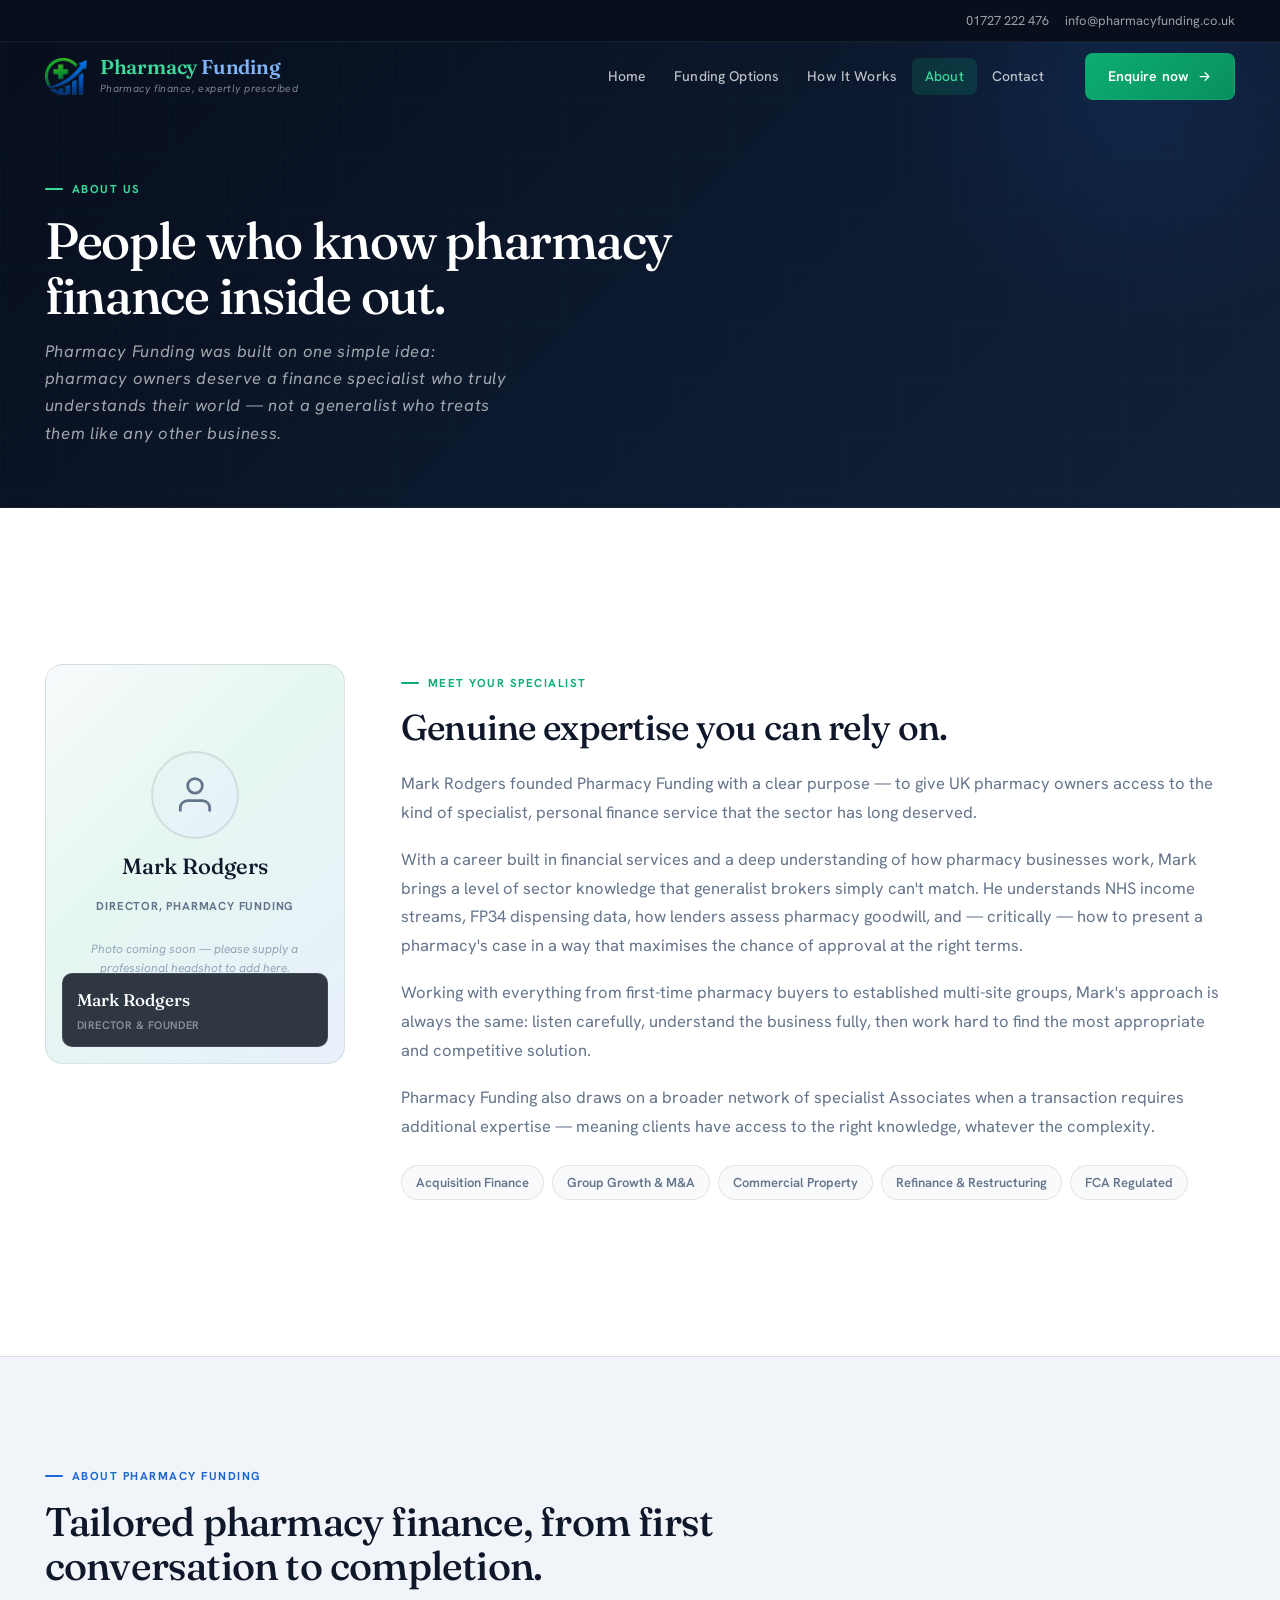
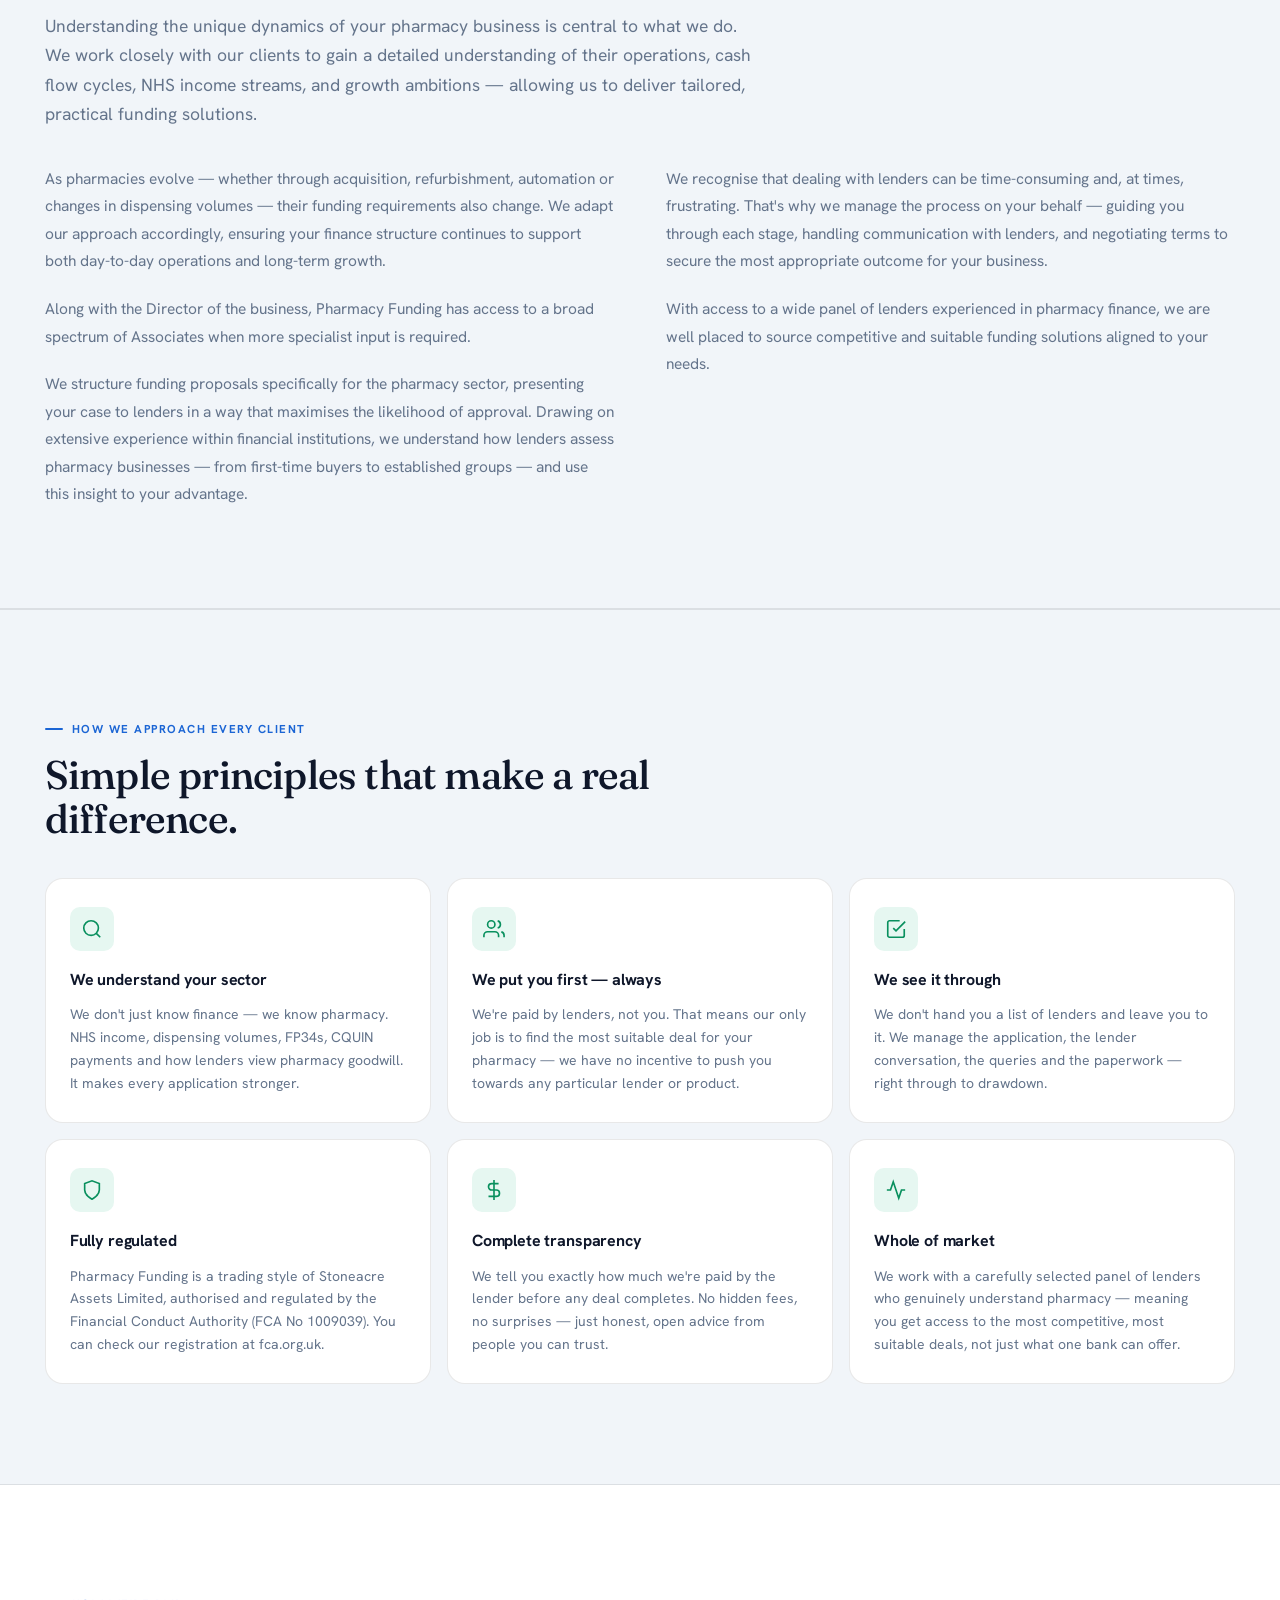
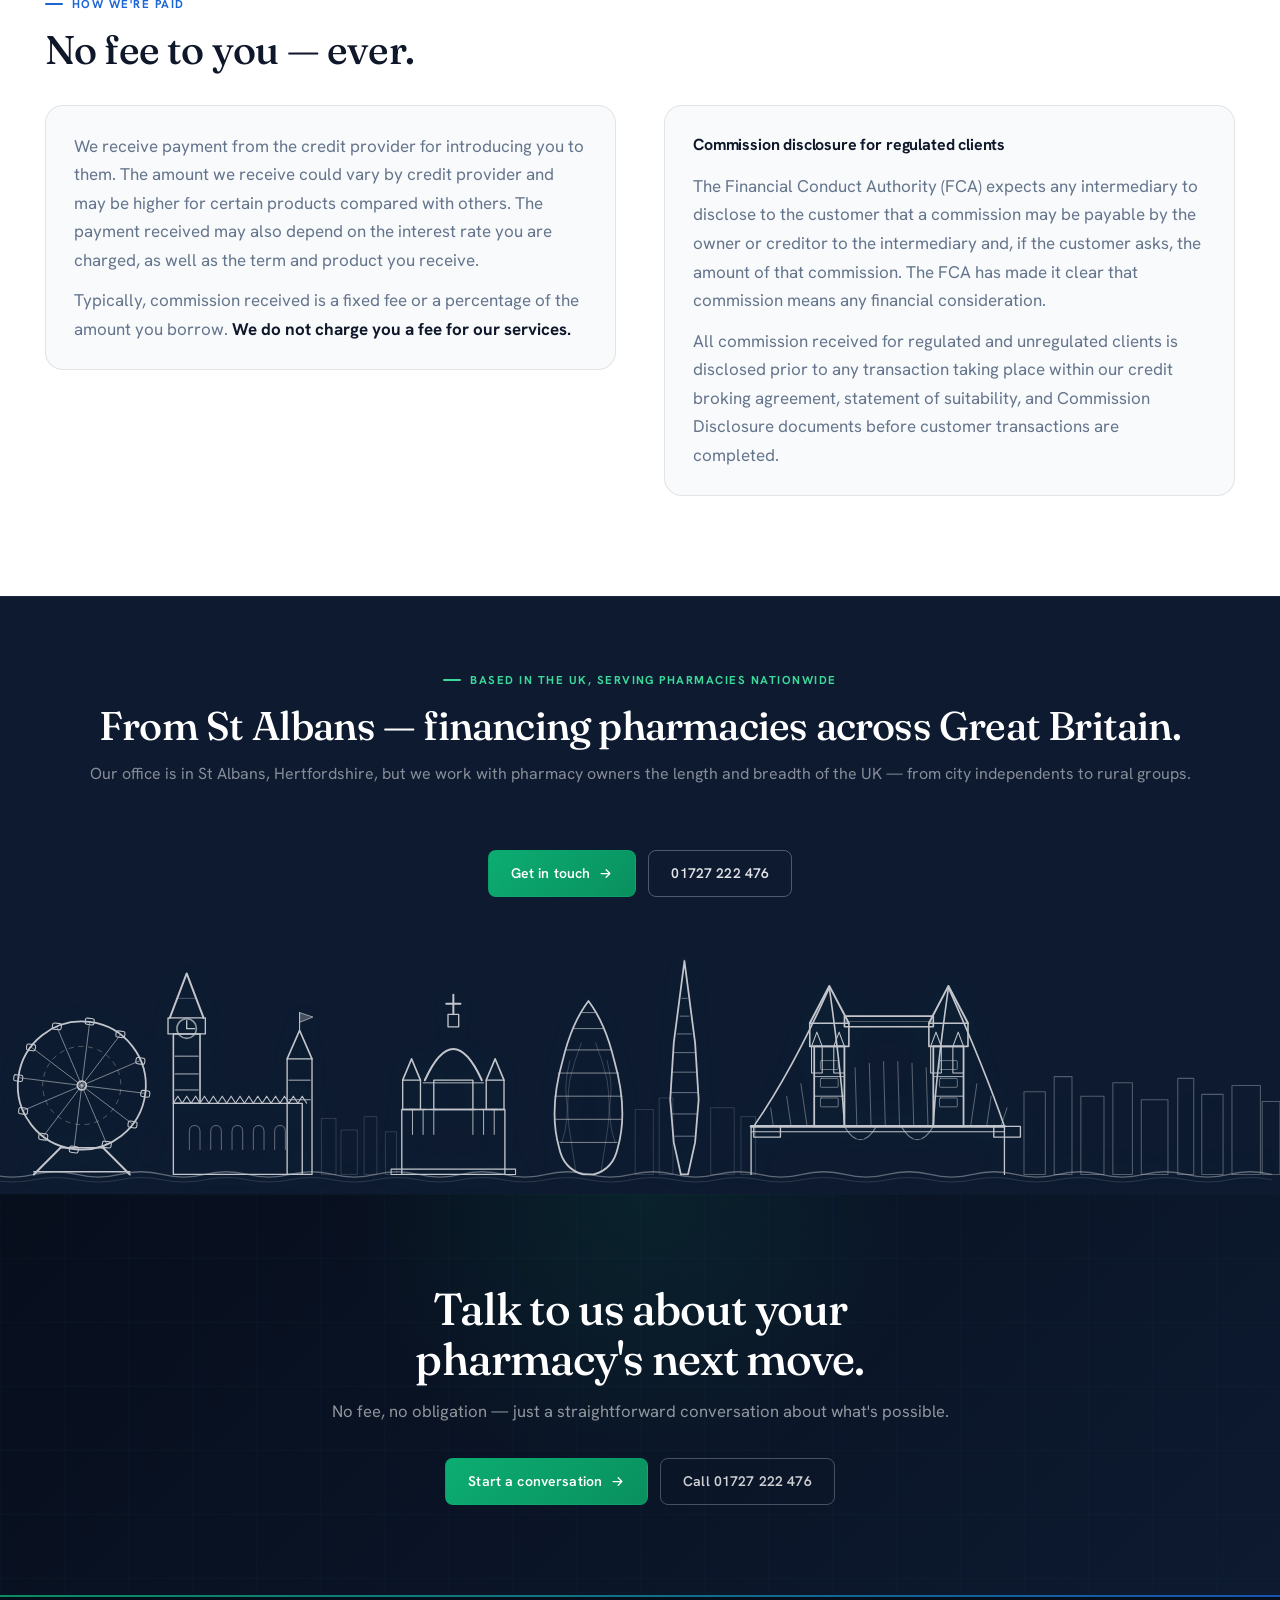
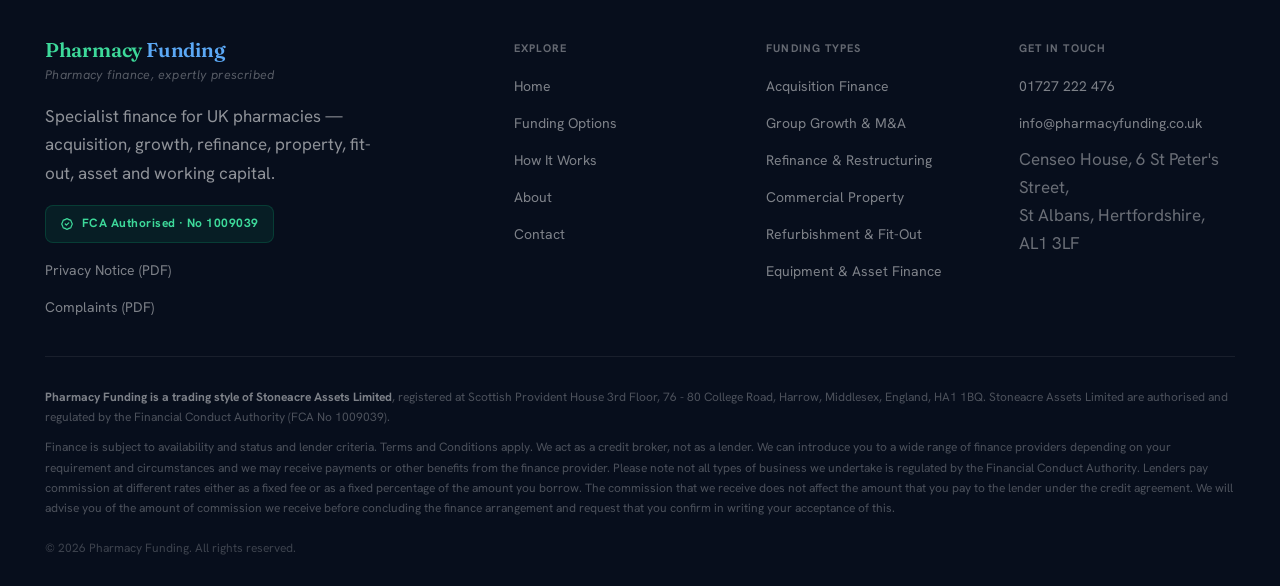
==== commit 24b9ec24: "Client wanted wording changed, map enlaraged" ====
--- a/about.html
+++ b/about.html
@@ -48,7 +48,6 @@
 <body>
 <div class="util">
   <div class="wrap">
-    <div class="left pill"><span class="dot"></span> Authorised &amp; regulated by the FCA &middot; No 1009039</div>
     <div class="right">
       <a href="tel:+441727222476">01727 222 476</a>
       <a href="mailto:info@pharmacyfunding.co.uk">info@pharmacyfunding.co.uk</a>
@@ -243,7 +242,7 @@
 <!-- Pre-footer CTA -->
 <div class="cta-band">
   <div class="wrap">
-    <h2>Talk to Mark about your pharmacy's next move.</h2>
+    <h2>Talk to us about your pharmacy's next move.</h2>
     <p>No fee, no obligation — just a straightforward conversation about what's possible.</p>
     <div class="actions">
       <a class="cta-btn" href="contact.html">Start a conversation
--- a/styles.css
+++ b/styles.css
@@ -56,6 +56,7 @@
 .util .wrap { display: flex; align-items: center; justify-content: space-between; flex-wrap: wrap; gap: 8px; }
 .util .left, .util .right { display: flex; align-items: center; gap: 16px; font-size: 13px; }
 .util .left  { color: rgba(255,255,255,.6); }
+.util .right { margin-left: auto; }
 .util .right a { color: rgba(255,255,255,.6); transition: color .2s; }
 .util .right a:hover { color: #fff; }
 .pill {
@@ -236,7 +237,7 @@
 .ps-n { display: block; font-family: var(--font-h); font-size: 32px; font-weight: 600; color: var(--white); line-height: 1; letter-spacing: -.02em; }
 .ps-l { display: block; font-size: 11.5px; color: rgba(255,255,255,.42); margin-top: 4px; letter-spacing: .02em; }
 .ps-points { display: flex; flex-direction: column; gap: 13px; margin-top: 26px; }
-.ps-point { display: flex; align-items: flex-start; gap: 12px; font-size: 15px; color: var(--ink); }
+.ps-point { display: flex; align-items: flex-start; gap: 12px; font-size: 15px; color: var(--ink-soft); }
 .ps-ico { color: var(--green); font-size: 11px; margin-top: 4px; flex-shrink: 0; }
 
 /* ── Assist list ─────────────────────────────────── */
@@ -443,7 +444,7 @@
 }
 @media (max-width: 480px) {
   .choices     { grid-template-columns: 1fr; }
-  .util .right { display: none; }
+  .util        { display: none; }
   .slogan-text { white-space: normal; text-align: center; }
   .slogan-rule { display: none; }
   .slogan-inner { flex-wrap: wrap; justify-content: center; gap: 8px; }
@@ -755,11 +756,11 @@
 .map-overlay {
   position: absolute; top: 16px; left: 16px;
   background: rgba(255,255,255,.96); backdrop-filter: blur(8px);
-  border: 1.5px solid var(--border); border-radius: var(--radius); padding: 14px 18px;
+  border: 1.5px solid var(--border); border-radius: var(--radius); padding: 20px 26px;
   box-shadow: var(--shadow);
 }
-.map-overlay .mo-name { font-size: 13px; font-weight: 700; color: var(--ink); }
-.map-overlay .mo-addr { font-size: 12px; color: var(--ink-soft); margin-top: 3px; line-height: 1.5; }
+.map-overlay .mo-name { font-size: 17px; font-weight: 700; color: var(--ink); }
+.map-overlay .mo-addr { font-size: 14px; color: var(--ink-soft); margin-top: 5px; line-height: 1.6; }
 
 /* ── What to expect (contact page) ───────────────── */
 .expect-grid { display: grid; grid-template-columns: repeat(3, 1fr); gap: 16px; margin-top: 48px; }
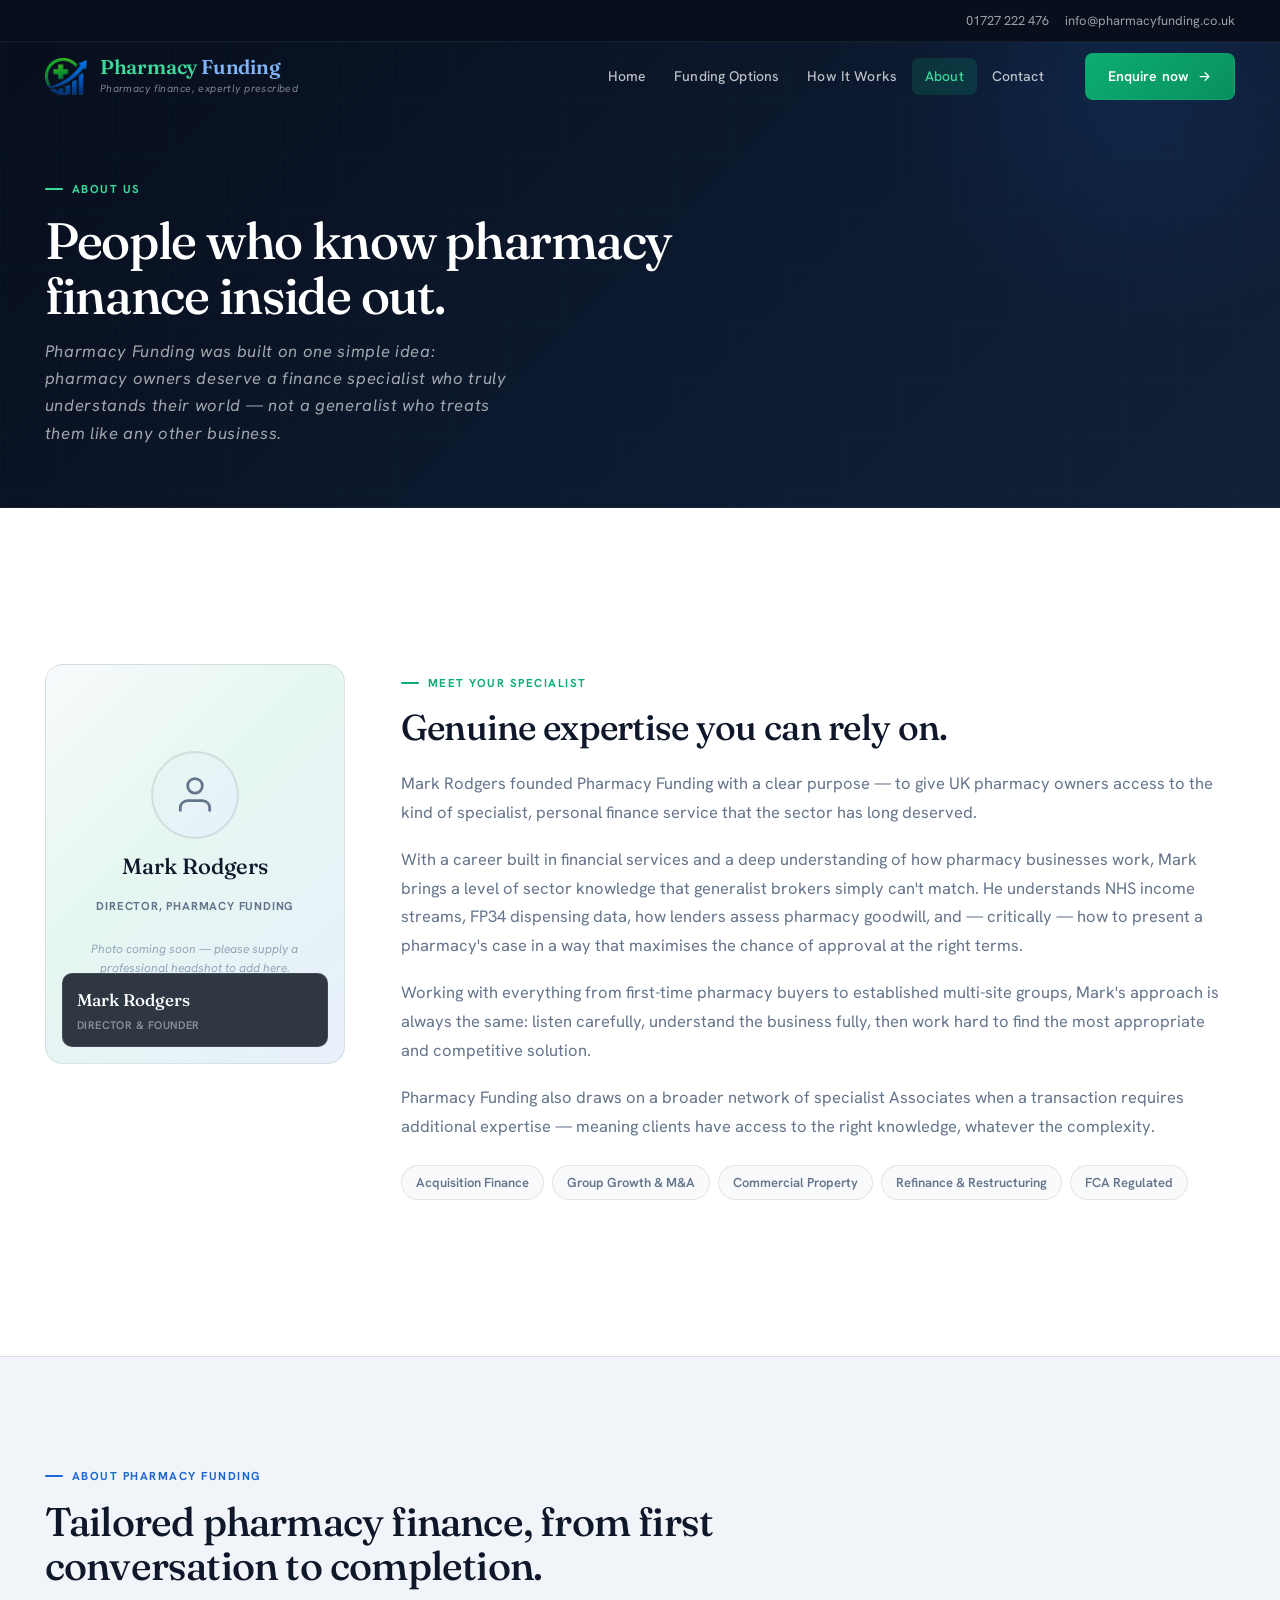
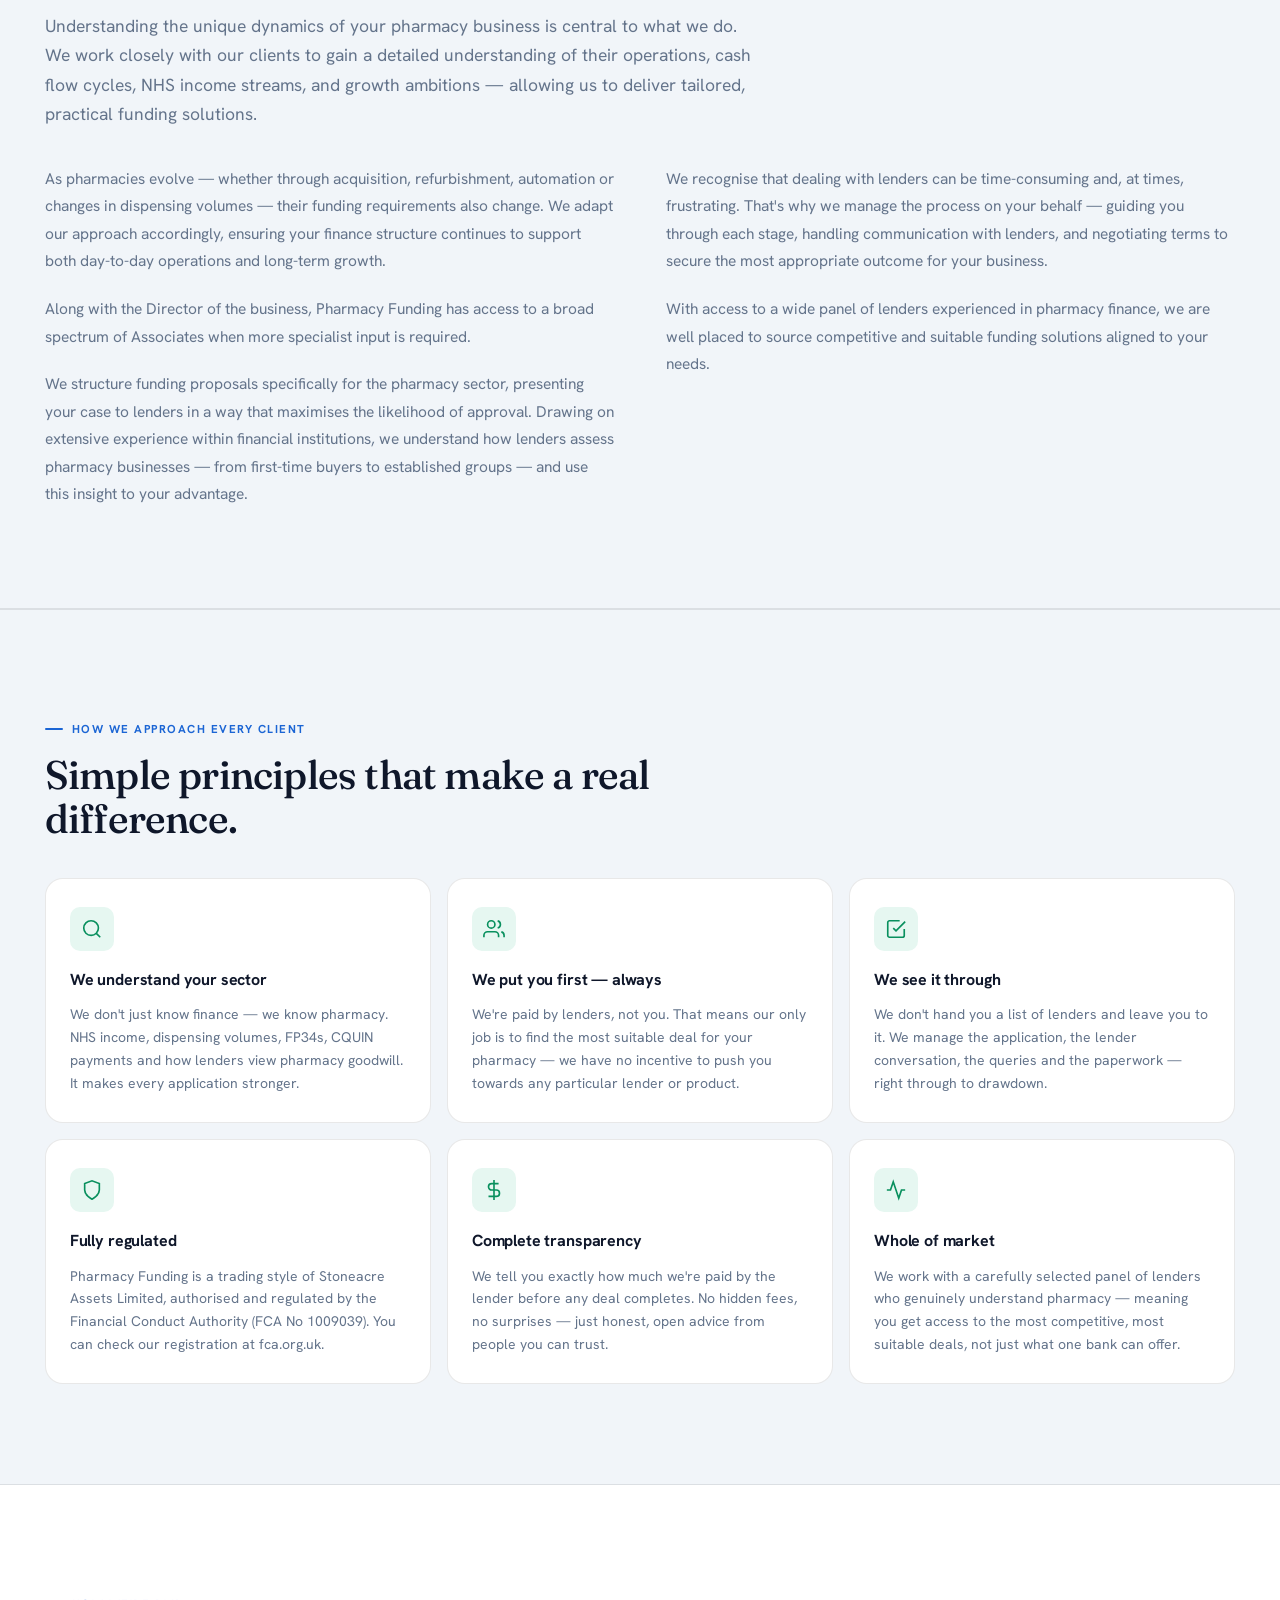
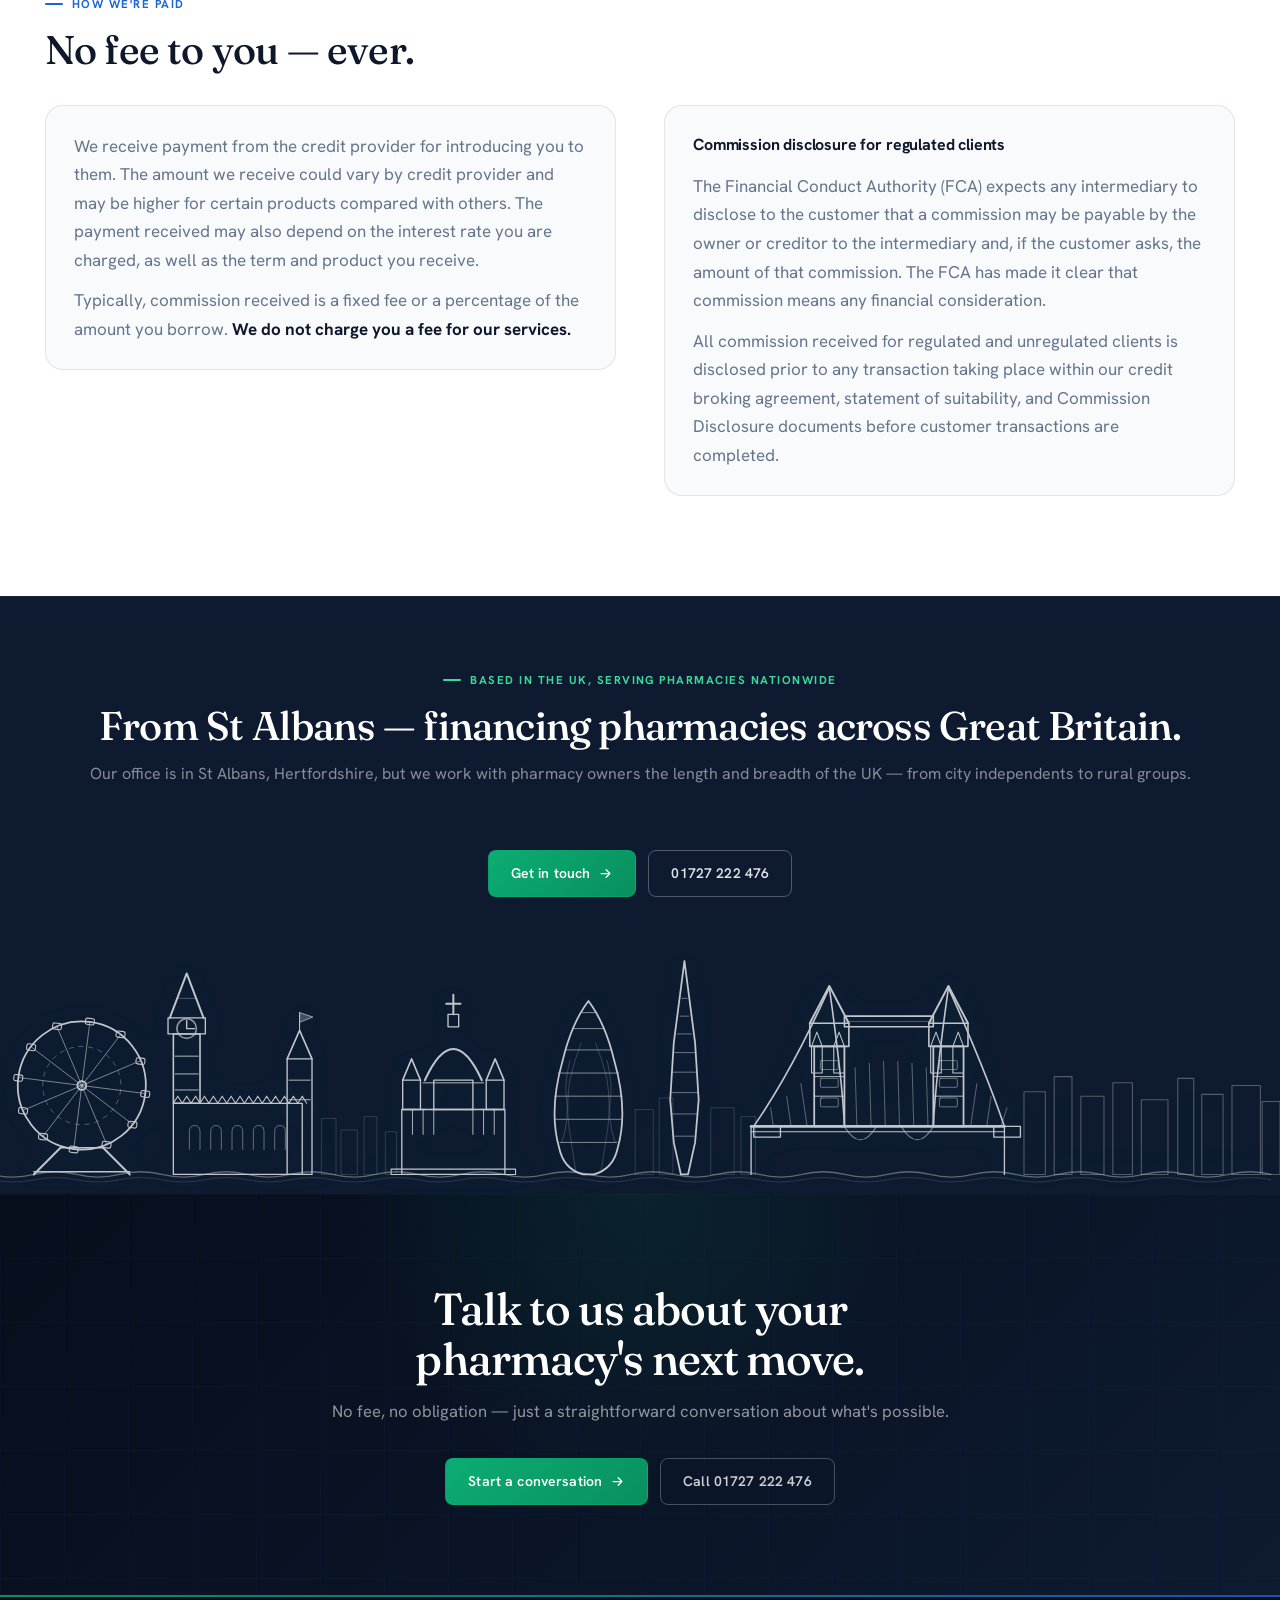
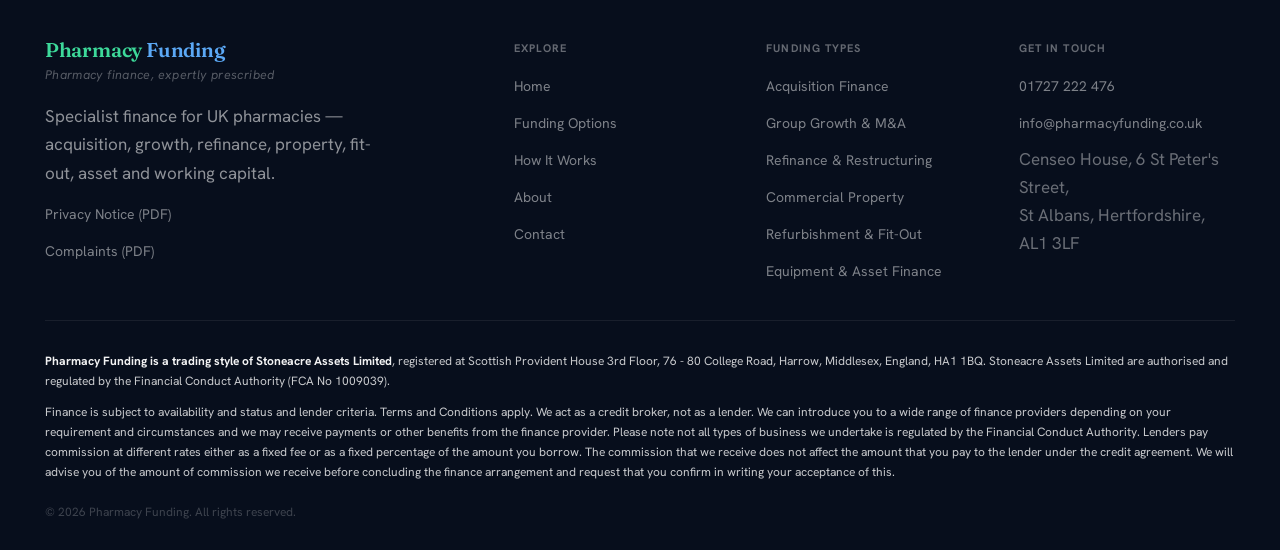
==== commit 6f531d78: "Finishing Touches" ====
--- a/about.html
+++ b/about.html
@@ -260,10 +260,6 @@
         <div class="name"><span class="g">Pharmacy</span> <span style="color:#5ba8f5">Funding</span></div>
         <div class="strap">Pharmacy finance, expertly prescribed</div>
         <p style="margin-top:16px;max-width:34ch">Specialist finance for UK pharmacies &mdash; acquisition, growth, refinance, property, fit-out, asset and working capital.</p>
-        <div class="fca-mark">
-          <svg viewBox="0 0 24 24" stroke-width="2.2"><path d="M9 12l2 2 4-4M7.835 4.697a3.42 3.42 0 0 0 1.946-.806 3.42 3.42 0 0 1 4.438 0 3.42 3.42 0 0 0 1.946.806 3.42 3.42 0 0 1 3.138 3.138 3.42 3.42 0 0 0 .806 1.946 3.42 3.42 0 0 1 0 4.438 3.42 3.42 0 0 0-.806 1.946 3.42 3.42 0 0 1-3.138 3.138 3.42 3.42 0 0 0-1.946.806 3.42 3.42 0 0 1-4.438 0 3.42 3.42 0 0 0-1.946-.806 3.42 3.42 0 0 1-3.138-3.138 3.42 3.42 0 0 0-.806-1.946 3.42 3.42 0 0 1 0-4.438 3.42 3.42 0 0 0 .806-1.946 3.42 3.42 0 0 1 3.138-3.138z" stroke-linecap="round" stroke-linejoin="round"/></svg>
-          FCA Authorised &middot; No 1009039
-        </div>
         <ul style="margin-top:12px">
           <li><a href="privacy-notice.pdf" target="_blank" rel="noopener">Privacy Notice (PDF)</a></li>
           <li><a href="complaints.pdf" target="_blank" rel="noopener">Complaints (PDF)</a></li>
--- a/styles.css
+++ b/styles.css
@@ -389,10 +389,10 @@
 footer ul { display: flex; flex-direction: column; gap: 9px; }
 footer ul li a { font-size: 14px; color: rgba(255,255,255,.48); transition: color .2s; }
 footer ul li a:hover { color: #3dd99a; }
-.legal { padding-top: 30px; font-size: 12px; color: rgba(255,255,255,.28); line-height: 1.72; }
+.legal { padding-top: 30px; font-size: 12px; color: rgba(255,255,255,.78); line-height: 1.72; }
 .legal p { margin-bottom: 10px; }
 .legal p:last-child { margin-bottom: 0; }
-.legal strong { color: rgba(255,255,255,.48); }
+.legal strong { color: rgba(255,255,255,.95); }
 
 /* ── Scroll reveal ────────────────────────────────── */
 .rv { opacity: 0; transform: translateY(18px); transition: opacity .55s ease, transform .55s ease; }
@@ -445,6 +445,7 @@
 @media (max-width: 480px) {
   .choices     { grid-template-columns: 1fr; }
   .util        { display: none; }
+  .map-overlay { min-width: 0; padding: 16px 20px; }
   .slogan-text { white-space: normal; text-align: center; }
   .slogan-rule { display: none; }
   .slogan-inner { flex-wrap: wrap; justify-content: center; gap: 8px; }
@@ -496,7 +497,7 @@
 }
 .fca-strip .wrap { display: flex; align-items: center; gap: 36px; }
 .fca-badge {
-  display: flex; align-items: center; gap: 14px; flex-shrink: 0;
+  display: flex; align-items: center; gap: 14px; min-width: 0; max-width: 400px;
   background: rgba(255,255,255,.04); border: 1px solid rgba(255,255,255,.1);
   border-radius: var(--radius); padding: 12px 20px;
 }
@@ -507,7 +508,7 @@
 }
 .fca-icon svg { width: 19px; height: 19px; stroke: white; fill: none; stroke-width: 2.5; }
 .fca-label { font-size: 10px; font-weight: 700; letter-spacing: .1em; text-transform: uppercase; color: rgba(255,255,255,.38); }
-.fca-val { font-size: 14px; font-weight: 700; color: rgba(255,255,255,.9); margin-top: 2px; }
+.fca-val { font-size: 14px; font-weight: 700; color: rgba(255,255,255,.9); margin-top: 2px; line-height: 1.5; }
 .fca-reg { font-size: 11px; color: rgba(255,255,255,.38); margin-top: 1px; }
 .fca-strip-divider { width: 1px; height: 44px; background: rgba(255,255,255,.1); flex-shrink: 0; }
 .fca-trust-items { display: grid; grid-template-columns: 1fr 1fr; gap: 6px 40px; }
@@ -756,8 +757,8 @@
 .map-overlay {
   position: absolute; top: 16px; left: 16px;
   background: rgba(255,255,255,.96); backdrop-filter: blur(8px);
-  border: 1.5px solid var(--border); border-radius: var(--radius); padding: 20px 26px;
-  box-shadow: var(--shadow);
+  border: 1.5px solid var(--border); border-radius: var(--radius); padding: 22px 44px;
+  box-shadow: var(--shadow); min-width: 360px; max-width: calc(100% - 32px);
 }
 .map-overlay .mo-name { font-size: 17px; font-weight: 700; color: var(--ink); }
 .map-overlay .mo-addr { font-size: 14px; color: var(--ink-soft); margin-top: 5px; line-height: 1.6; }
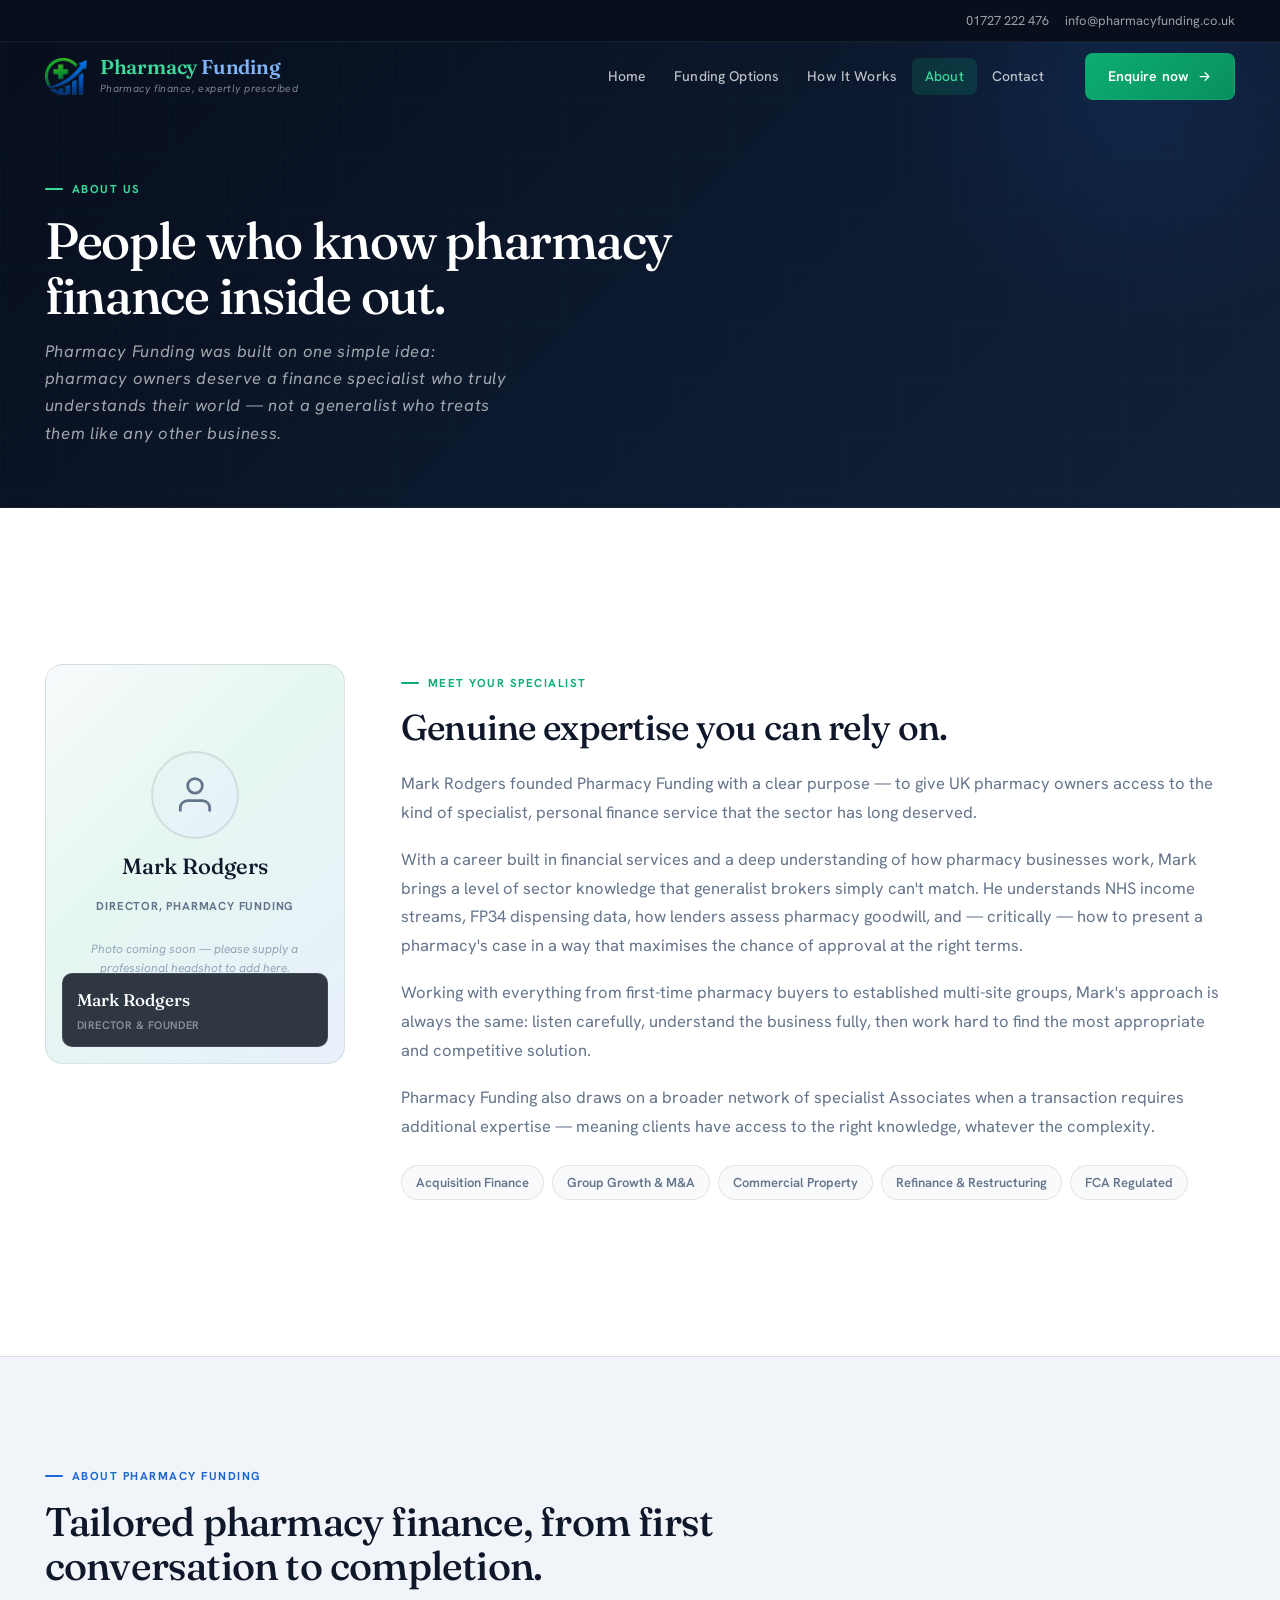
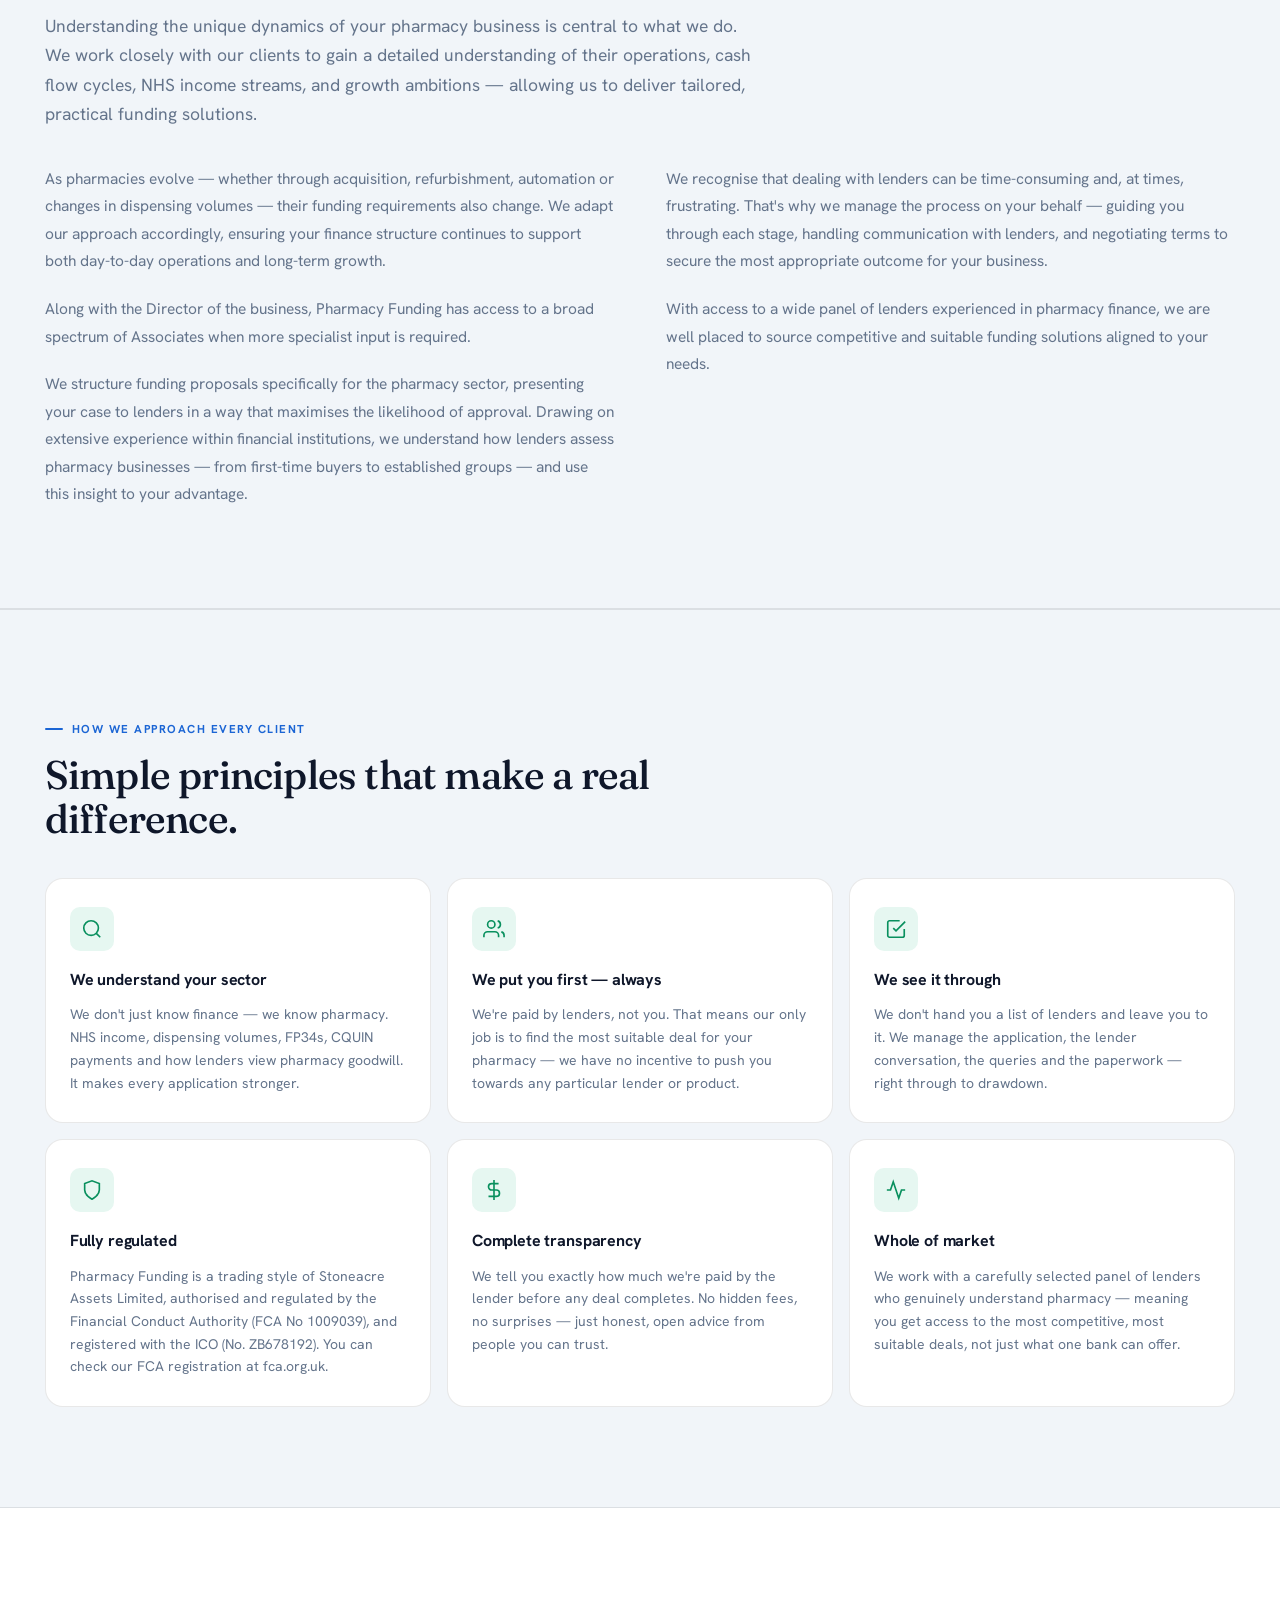
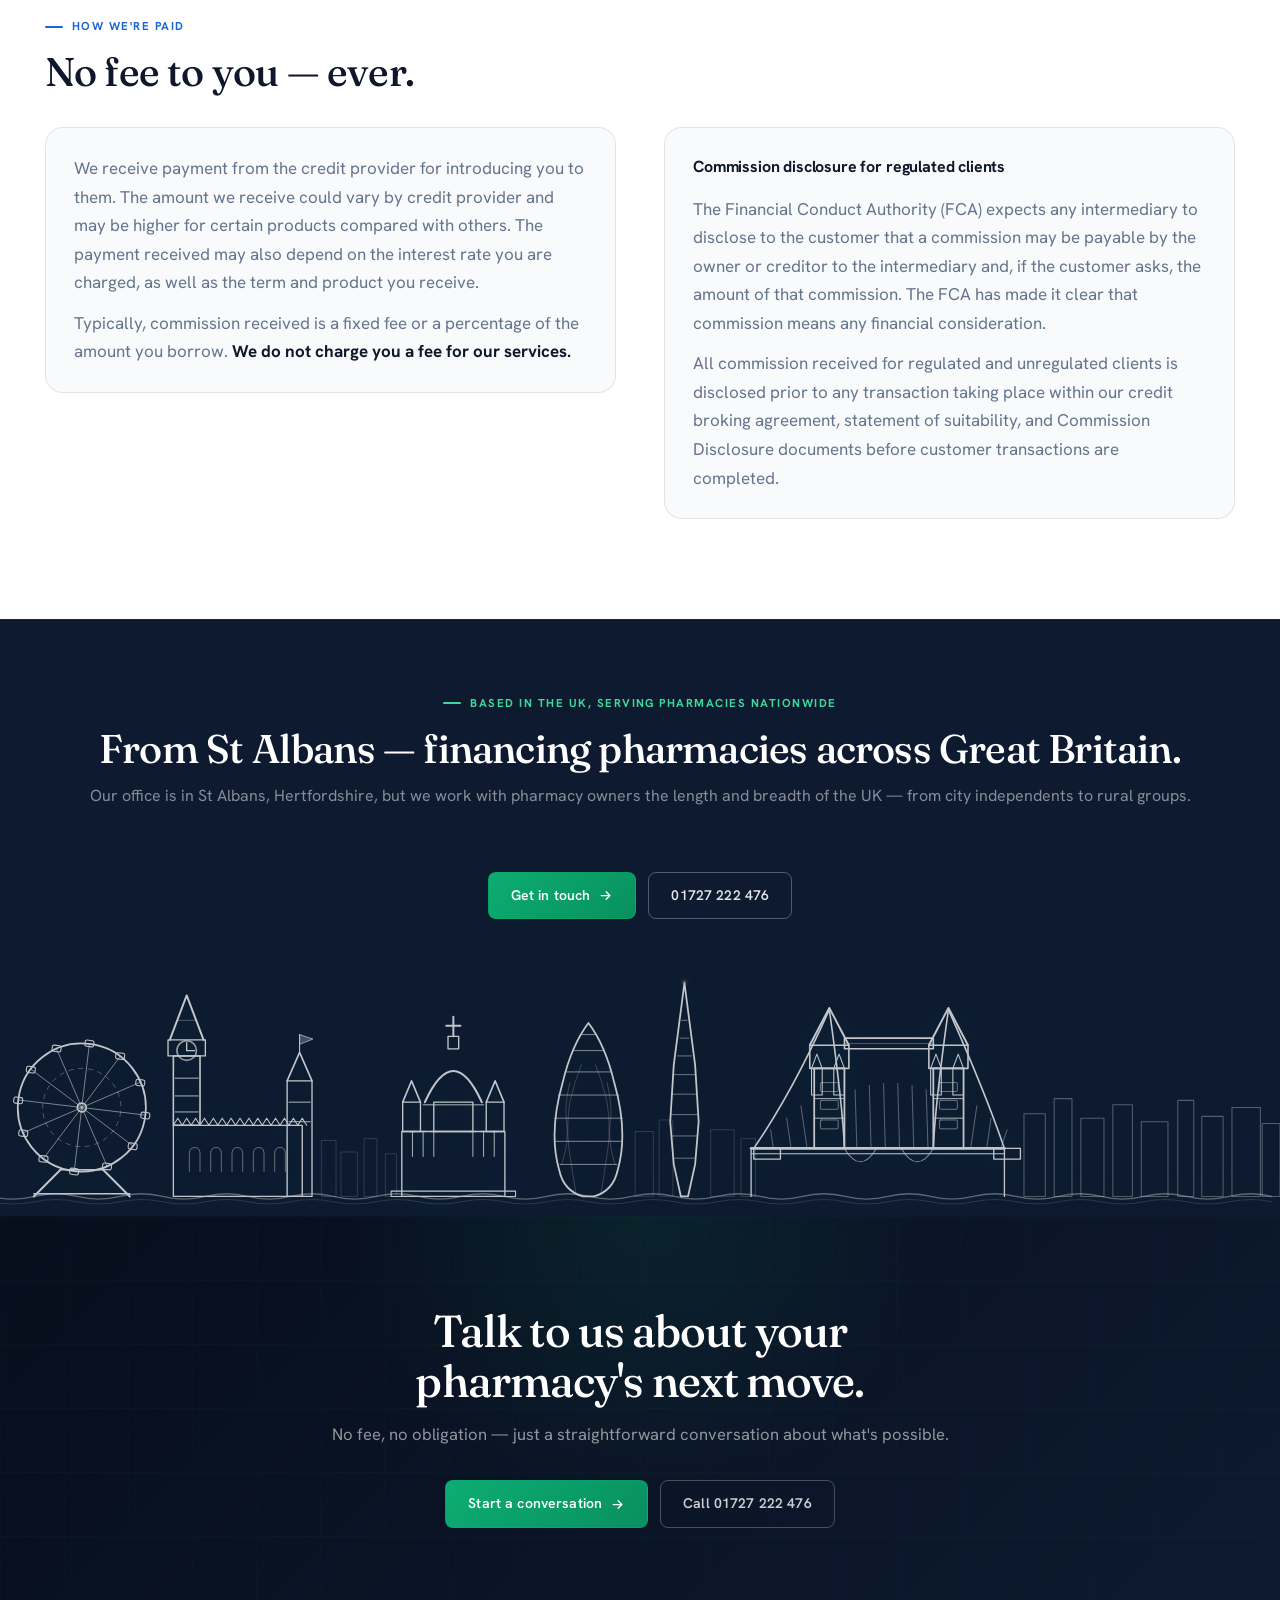
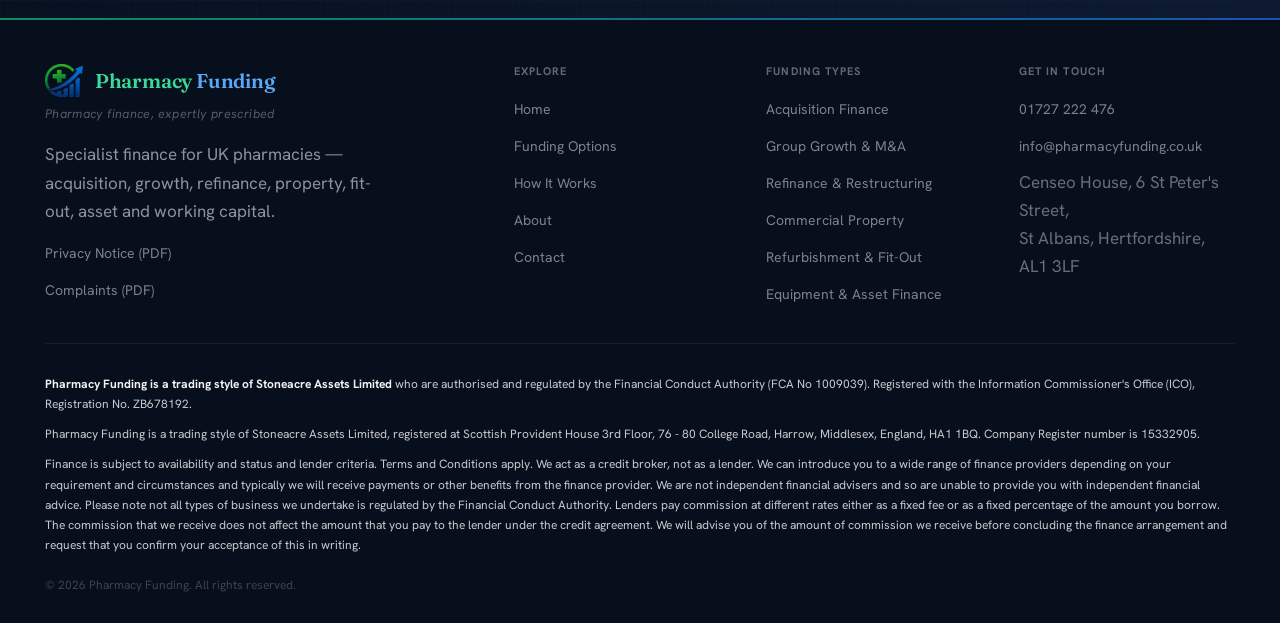
==== commit cdcb0ed9: "Site imporvements, attatching PDFs, repositioning of photos, Legal text changed, Https" ====
--- a/about.html
+++ b/about.html
@@ -173,7 +173,7 @@
               <svg viewBox="0 0 24 24"><path d="M12 22s8-4 8-10V5l-8-3-8 3v7c0 6 8 10 8 10z"/></svg>
             </div>
             <h4>Fully regulated</h4>
-            <p>Pharmacy Funding is a trading style of Stoneacre Assets Limited, authorised and regulated by the Financial Conduct Authority (FCA No 1009039). You can check our registration at fca.org.uk.</p>
+            <p>Pharmacy Funding is a trading style of Stoneacre Assets Limited, authorised and regulated by the Financial Conduct Authority (FCA No 1009039), and registered with the ICO (No. ZB678192). You can check our FCA registration at fca.org.uk.</p>
           </div>
           <div class="val-card rv d2">
             <div class="val-ic">
@@ -257,7 +257,10 @@
   <div class="wrap">
     <div class="fcols">
       <div>
-        <div class="name"><span class="g">Pharmacy</span> <span style="color:#5ba8f5">Funding</span></div>
+        <div style="display:flex;align-items:center;gap:12px">
+          <img src="logo.png" alt="Pharmacy Funding logo" style="width:38px;height:38px;object-fit:contain;flex-shrink:0">
+          <div class="name"><span class="g">Pharmacy</span> <span style="color:#5ba8f5">Funding</span></div>
+        </div>
         <div class="strap">Pharmacy finance, expertly prescribed</div>
         <p style="margin-top:16px;max-width:34ch">Specialist finance for UK pharmacies &mdash; acquisition, growth, refinance, property, fit-out, asset and working capital.</p>
         <ul style="margin-top:12px">
@@ -295,8 +298,9 @@
         </ul>
       </div>
     </div>
-    <div class="legal"><p><strong>Pharmacy Funding is a trading style of Stoneacre Assets Limited</strong>, registered at Scottish Provident House 3rd Floor, 76 - 80 College Road, Harrow, Middlesex, England, HA1 1BQ. Stoneacre Assets Limited are authorised and regulated by the Financial Conduct Authority (FCA No 1009039).</p>
-      <p>Finance is subject to availability and status and lender criteria. Terms and Conditions apply. We act as a credit broker, not as a lender. We can introduce you to a wide range of finance providers depending on your requirement and circumstances and we may receive payments or other benefits from the finance provider. Please note not all types of business we undertake is regulated by the Financial Conduct Authority. Lenders pay commission at different rates either as a fixed fee or as a fixed percentage of the amount you borrow. The commission that we receive does not affect the amount that you pay to the lender under the credit agreement. We will advise you of the amount of commission we receive before concluding the finance arrangement and request that you confirm in writing your acceptance of this.</p>
+    <div class="legal"><p><strong>Pharmacy Funding is a trading style of Stoneacre Assets Limited</strong> who are authorised and regulated by the Financial Conduct Authority (FCA No 1009039). Registered with the Information Commissioner's Office (ICO), Registration No. ZB678192.</p>
+      <p>Pharmacy Funding is a trading style of Stoneacre Assets Limited, registered at Scottish Provident House 3rd Floor, 76 - 80 College Road, Harrow, Middlesex, England, HA1 1BQ. Company Register number is 15332905.</p>
+      <p>Finance is subject to availability and status and lender criteria. Terms and Conditions apply. We act as a credit broker, not as a lender. We can introduce you to a wide range of finance providers depending on your requirement and circumstances and typically we will receive payments or other benefits from the finance provider. We are not independent financial advisers and so are unable to provide you with independent financial advice. Please note not all types of business we undertake is regulated by the Financial Conduct Authority. Lenders pay commission at different rates either as a fixed fee or as a fixed percentage of the amount you borrow. The commission that we receive does not affect the amount that you pay to the lender under the credit agreement. We will advise you of the amount of commission we receive before concluding the finance arrangement and request that you confirm your acceptance of this in writing.</p>
       <p style="margin-top:20px;color:rgba(255,255,255,.22)">&copy; <span id="yr"></span> Pharmacy Funding. All rights reserved.</p></div>
   </div>
 </footer>
--- a/styles.css
+++ b/styles.css
@@ -755,10 +755,10 @@
 }
 .map-wrap iframe { width: 100%; height: 100%; border: none; display: block; }
 .map-overlay {
-  position: absolute; top: 16px; left: 16px;
+  position: absolute; top: 6px; left: 6px;
   background: rgba(255,255,255,.96); backdrop-filter: blur(8px);
-  border: 1.5px solid var(--border); border-radius: var(--radius); padding: 22px 44px;
-  box-shadow: var(--shadow); min-width: 360px; max-width: calc(100% - 32px);
+  border: 1.5px solid var(--border); border-radius: var(--radius); padding: 22px 50px 22px 44px;
+  box-shadow: var(--shadow); max-width: calc(100% - 16px);
 }
 .map-overlay .mo-name { font-size: 17px; font-weight: 700; color: var(--ink); }
 .map-overlay .mo-addr { font-size: 14px; color: var(--ink-soft); margin-top: 5px; line-height: 1.6; }
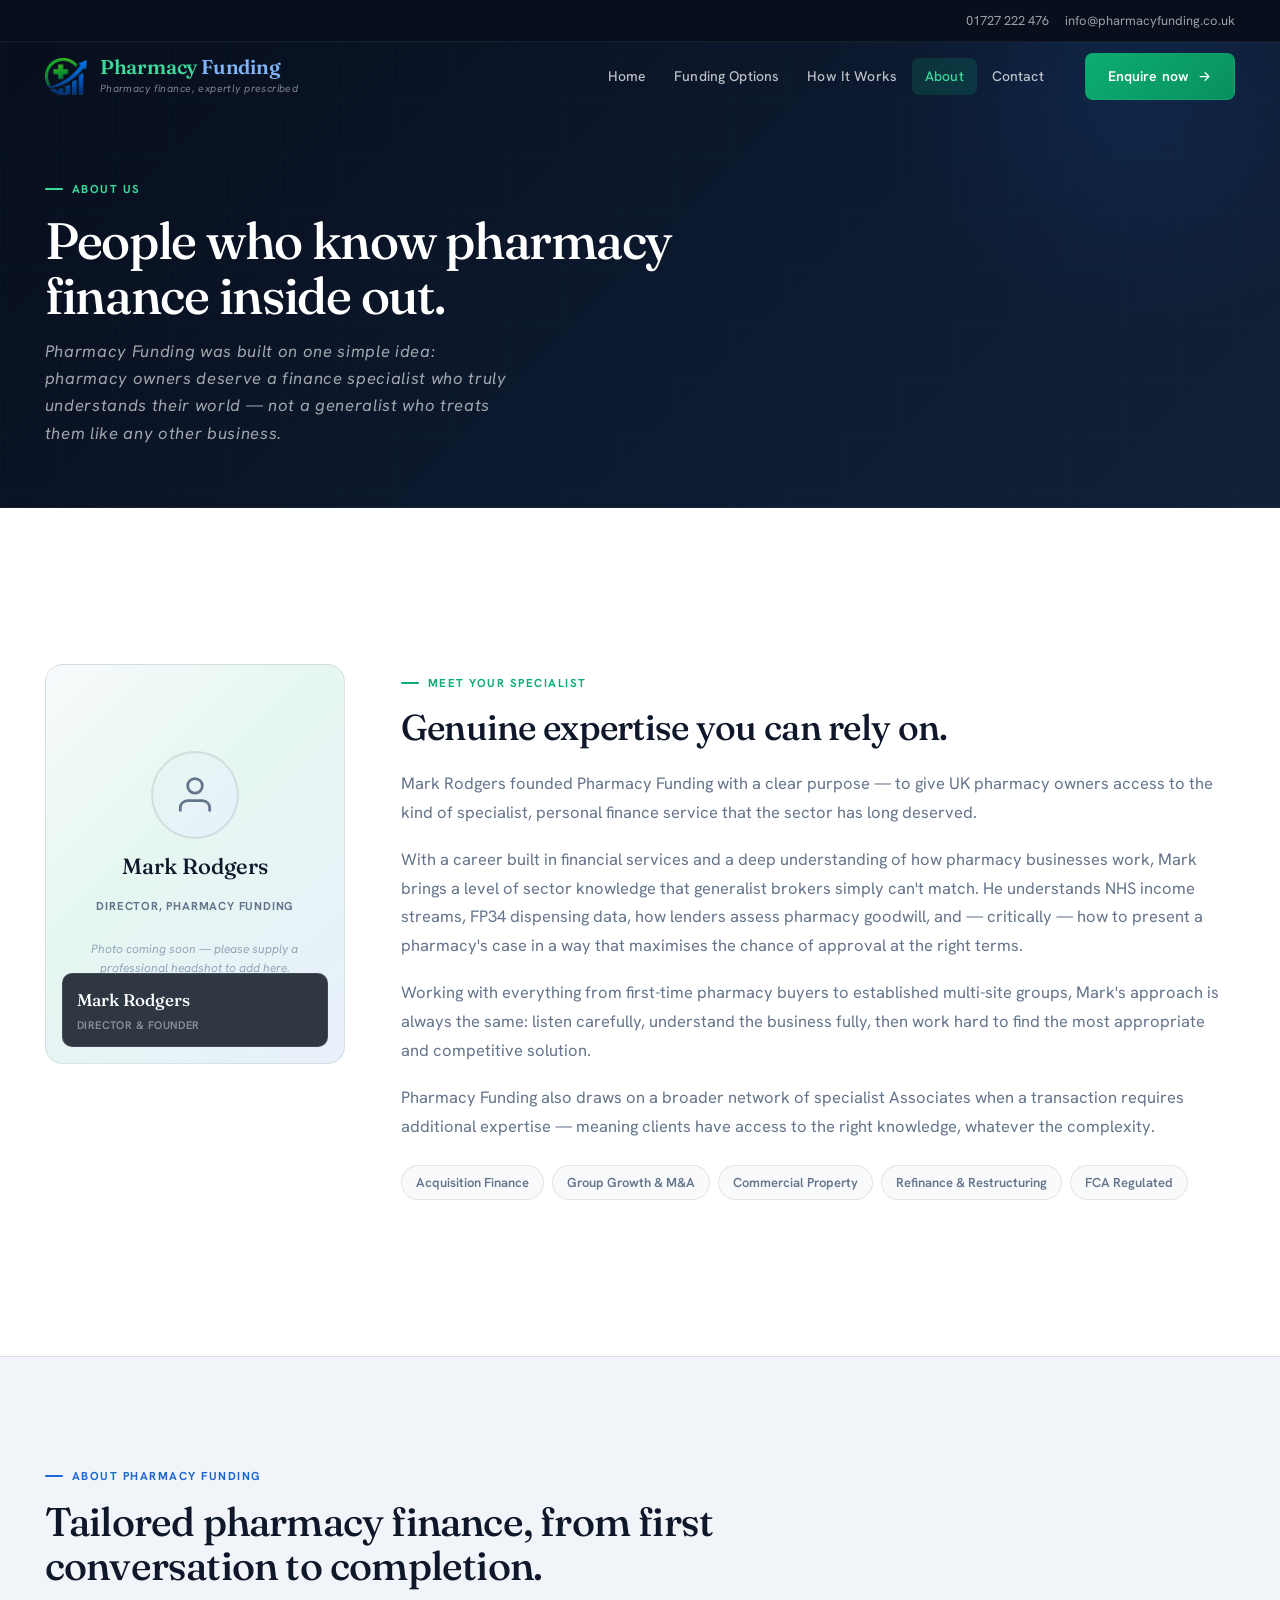
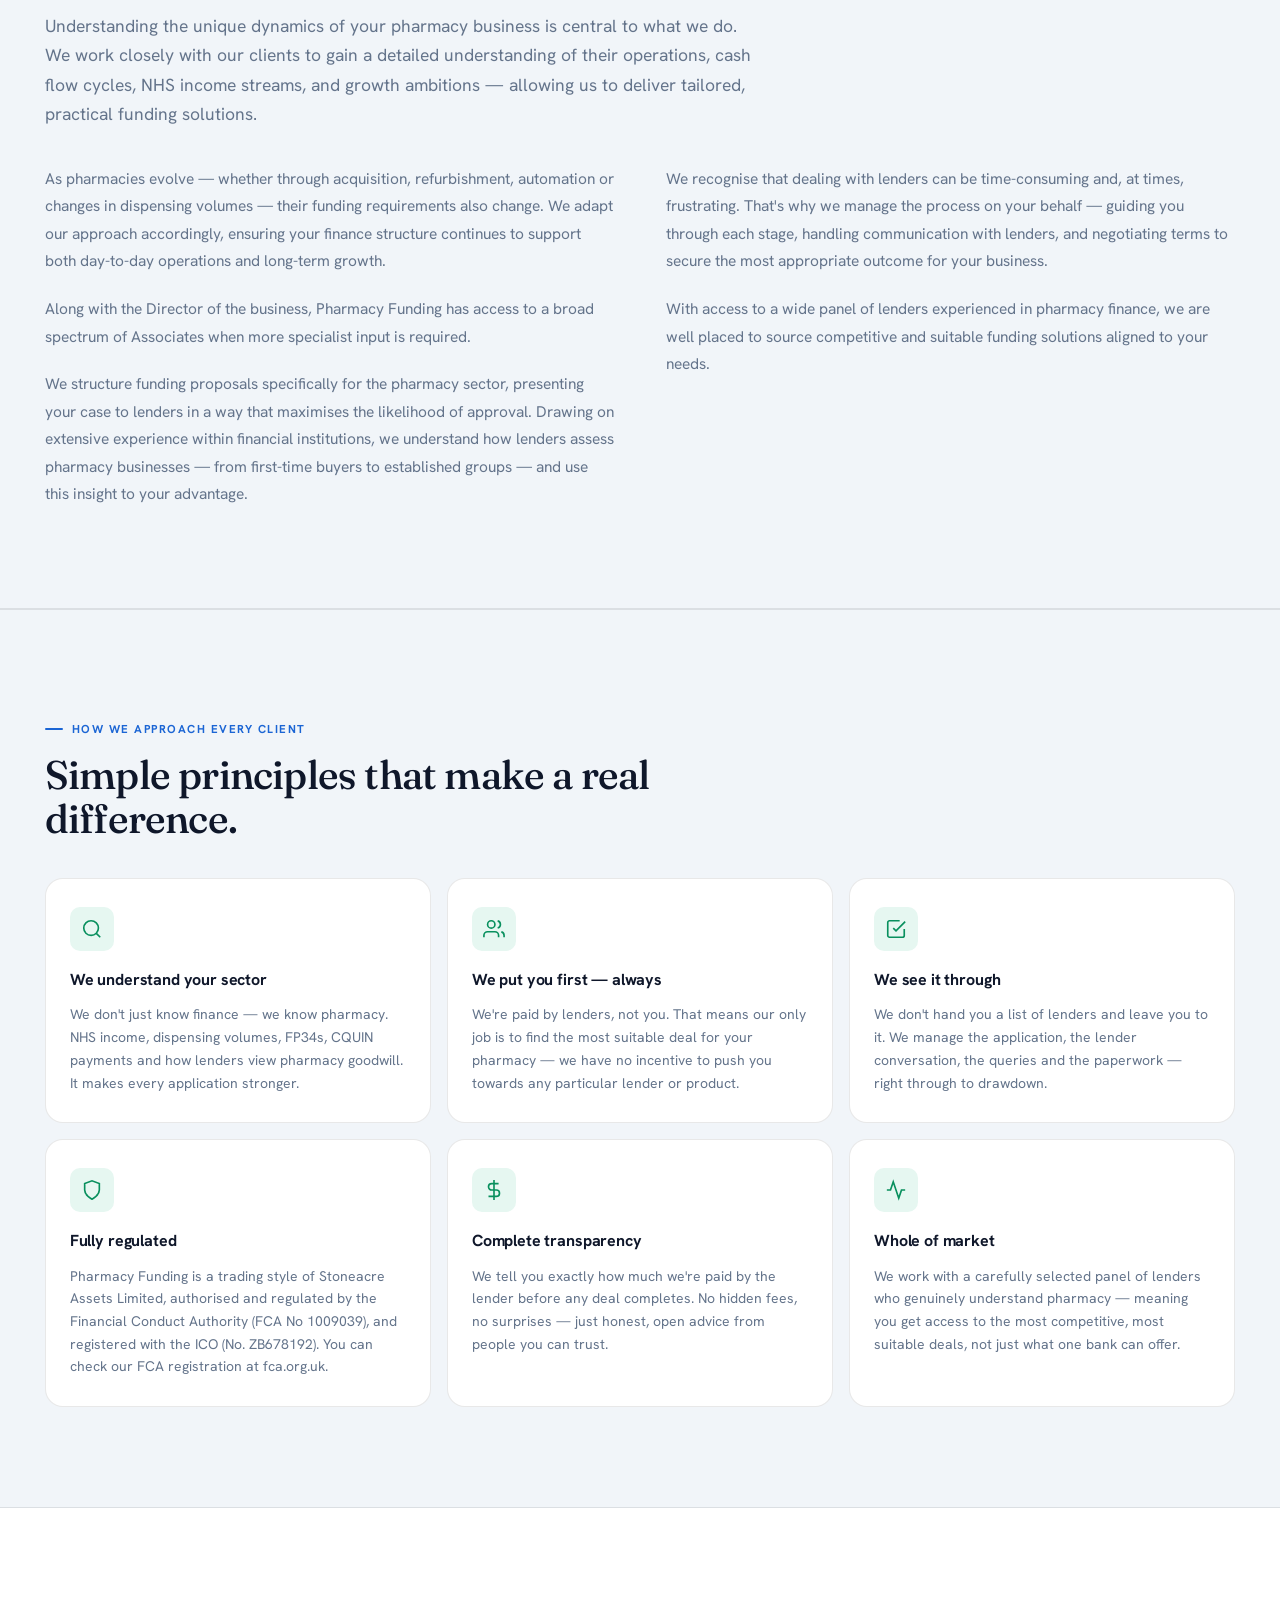
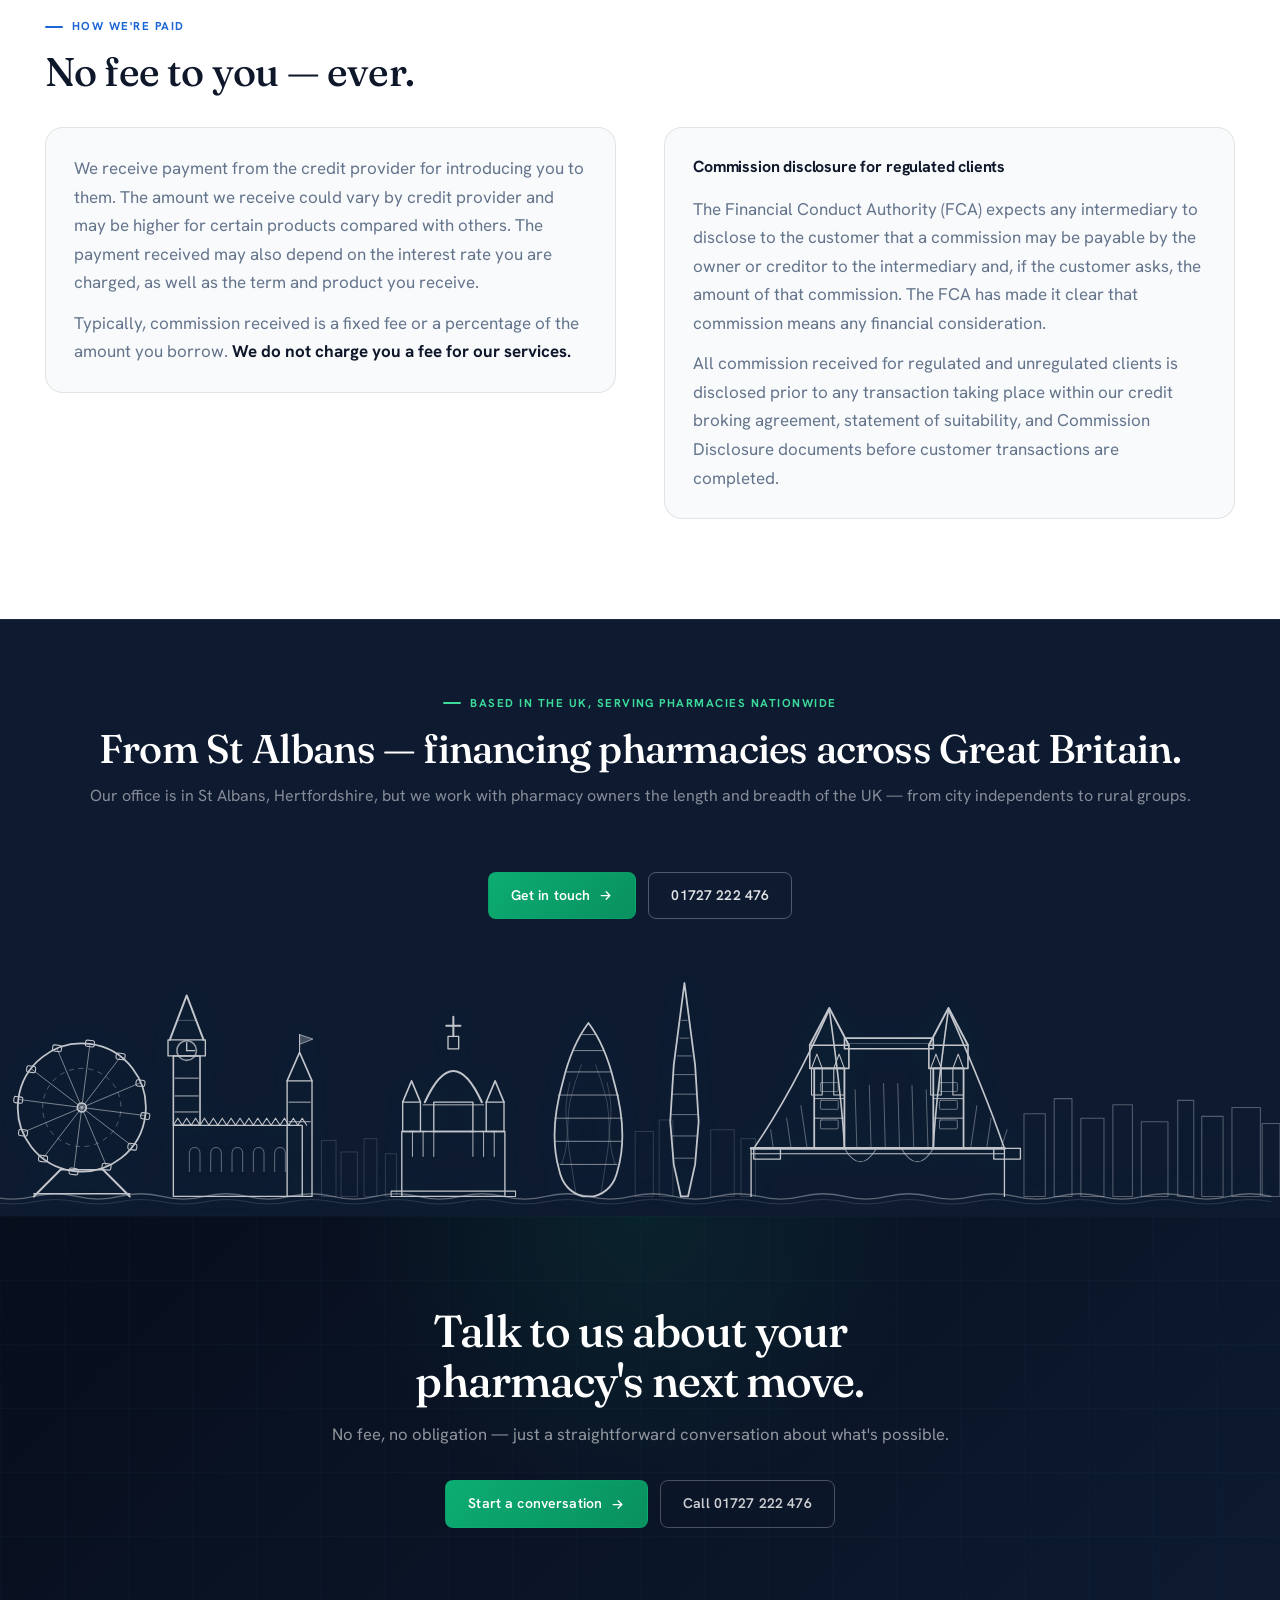
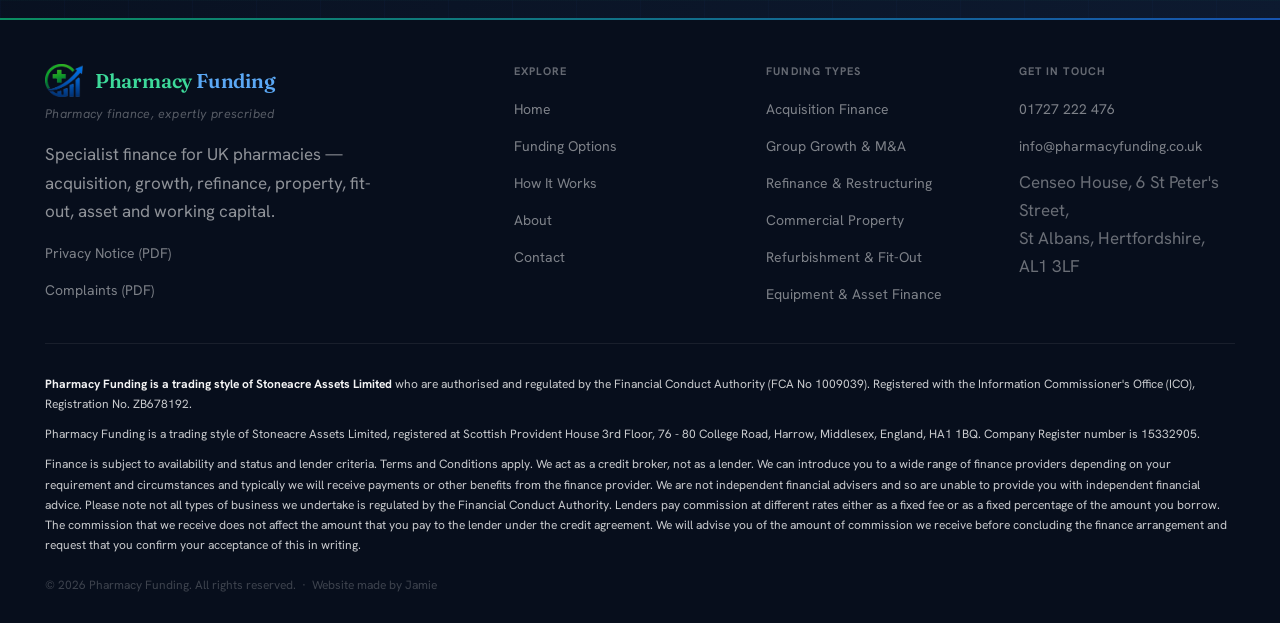
==== commit ac3694ea: "adding my own website link at the bottom" ====
--- a/about.html
+++ b/about.html
@@ -301,7 +301,7 @@
     <div class="legal"><p><strong>Pharmacy Funding is a trading style of Stoneacre Assets Limited</strong> who are authorised and regulated by the Financial Conduct Authority (FCA No 1009039). Registered with the Information Commissioner's Office (ICO), Registration No. ZB678192.</p>
       <p>Pharmacy Funding is a trading style of Stoneacre Assets Limited, registered at Scottish Provident House 3rd Floor, 76 - 80 College Road, Harrow, Middlesex, England, HA1 1BQ. Company Register number is 15332905.</p>
       <p>Finance is subject to availability and status and lender criteria. Terms and Conditions apply. We act as a credit broker, not as a lender. We can introduce you to a wide range of finance providers depending on your requirement and circumstances and typically we will receive payments or other benefits from the finance provider. We are not independent financial advisers and so are unable to provide you with independent financial advice. Please note not all types of business we undertake is regulated by the Financial Conduct Authority. Lenders pay commission at different rates either as a fixed fee or as a fixed percentage of the amount you borrow. The commission that we receive does not affect the amount that you pay to the lender under the credit agreement. We will advise you of the amount of commission we receive before concluding the finance arrangement and request that you confirm your acceptance of this in writing.</p>
-      <p style="margin-top:20px;color:rgba(255,255,255,.22)">&copy; <span id="yr"></span> Pharmacy Funding. All rights reserved.</p></div>
+      <p style="margin-top:20px;color:rgba(255,255,255,.22)">&copy; <span id="yr"></span> Pharmacy Funding. All rights reserved. &nbsp;&middot;&nbsp; <a href="https://www.pharmacyfunding.co.uk/" style="color:rgba(255,255,255,.22);text-decoration:none" onmouseover="this.style.color='rgba(255,255,255,.5)'" onmouseout="this.style.color='rgba(255,255,255,.22)'">Website made by Jamie</a></p></div>
   </div>
 </footer>
 <script src="script.js"></script>
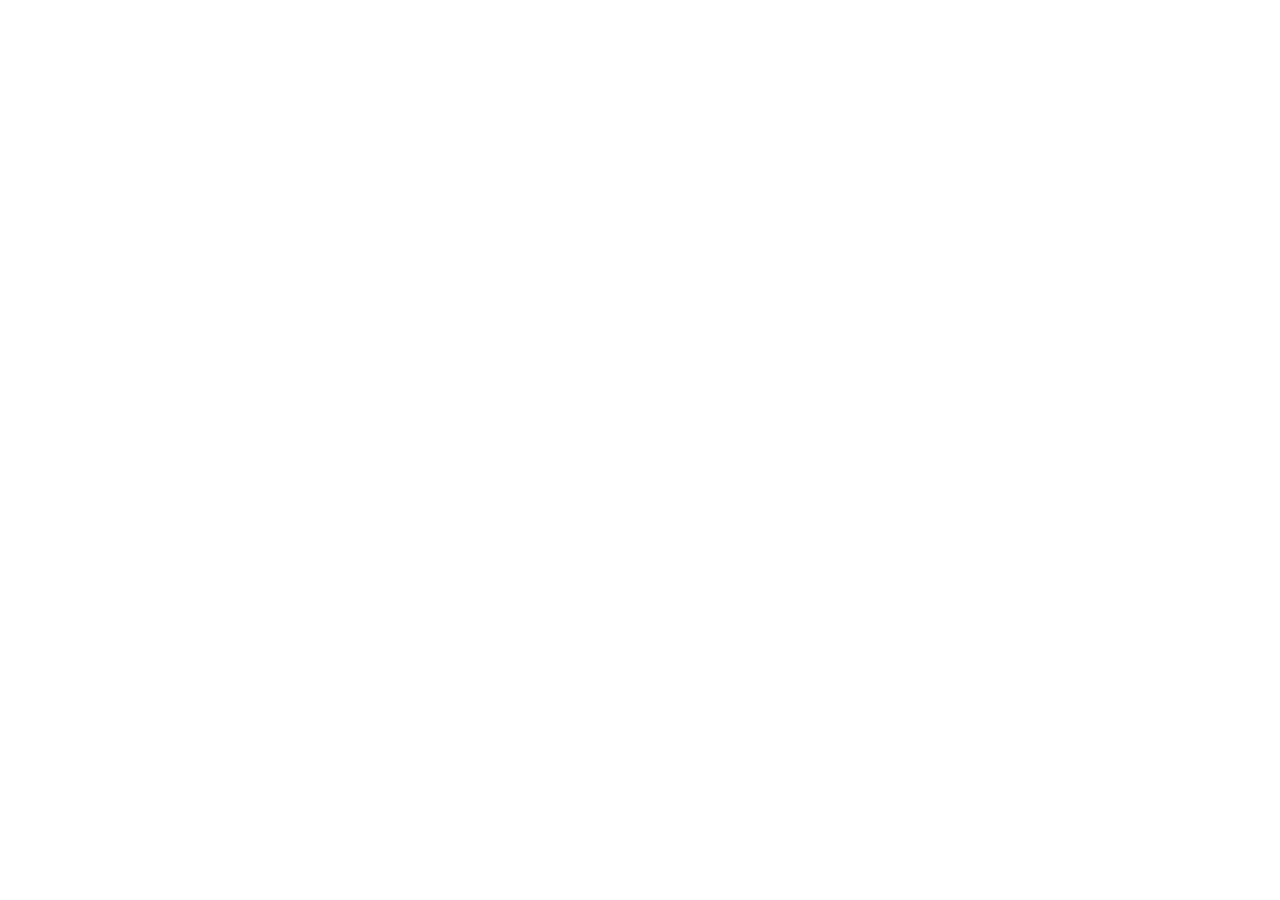
==== commit 99922429: "adding my own website link at the bottom" ====
--- a/about.html
+++ b/about.html
@@ -46,262 +46,7 @@
 </script>
 </head>
 <body>
-<div class="util">
-  <div class="wrap">
-    <div class="right">
-      <a href="tel:+441727222476">01727 222 476</a>
-      <a href="mailto:info@pharmacyfunding.co.uk">info@pharmacyfunding.co.uk</a>
-    </div>
-  </div>
-</div>
-<header id="hdr">
-  <div class="wrap bar">
-    <a class="brand" href="index.html" aria-label="Pharmacy Funding home">
-      <img class="mark" src="logo.png" alt="Pharmacy Funding logo">
-      <div>
-        <div class="name"><span class="g">Pharmacy</span> <span class="b">Funding</span></div>
-        <div class="sub">Pharmacy finance, expertly prescribed</div>
-      </div>
-    </a>
-    <nav class="main" id="nav"><a href="index.html">Home</a><a href="fundingOptions.html">Funding Options</a><a href="howItWorks.html">How It Works</a><a href="about.html" class="active">About</a><a href="contact.html">Contact</a></nav>
-    <a class="cta-btn" href="contact.html">Enquire now
-      <svg viewBox="0 0 24 24" fill="none" stroke="currentColor" stroke-width="2"><path d="M5 12h14M13 6l6 6-6 6" stroke-linecap="round" stroke-linejoin="round"/></svg>
-    </a>
-    <button class="burger" id="burger" aria-label="Menu"><span></span><span></span><span></span></button>
-  </div>
-</header>
-
-<!-- Page hero -->
-<div class="page-hero">
-  <div class="wrap">
-    <span class="eyebrow">About us</span>
-    <h1>People who know pharmacy finance inside out.</h1>
-    <p class="sub">Pharmacy Funding was built on one simple idea: pharmacy owners deserve a finance specialist who truly understands their world — not a generalist who treats them like any other business.</p>
-  </div>
-</div>
-
-<main>
-
-  <!-- Meet Mark -->
-  <section>
-    <div class="wrap">
-      <div class="team-section">
-        <div class="headshot rv">
-          <!-- Replace with: <img src="images/mark-headshot.jpg" alt="Mark Rodgers, Director"> -->
-          <div class="headshot-placeholder">
-            <div class="hs-avatar">
-              <svg viewBox="0 0 24 24"><path d="M20 21v-2a4 4 0 0 0-4-4H8a4 4 0 0 0-4 4v2"/><circle cx="12" cy="7" r="4"/></svg>
-            </div>
-            <div class="hs-name">Mark Rodgers</div>
-            <div class="hs-role">Director, Pharmacy Funding</div>
-            <div class="hs-note">Photo coming soon — please supply a professional headshot to add here.</div>
-          </div>
-          <div class="headshot-badge">
-            <div class="hb-n">Mark Rodgers</div>
-            <div class="hb-r">Director &amp; Founder</div>
-          </div>
-        </div>
-        <div class="team-bio rv d1">
-          <span class="eyebrow">Meet your specialist</span>
-          <h2 style="margin-top:14px">Genuine expertise you can rely on.</h2>
-          <div style="margin-top:22px">
-            <p>Mark Rodgers founded Pharmacy Funding with a clear purpose — to give UK pharmacy owners access to the kind of specialist, personal finance service that the sector has long deserved.</p>
-            <p>With a career built in financial services and a deep understanding of how pharmacy businesses work, Mark brings a level of sector knowledge that generalist brokers simply can't match. He understands NHS income streams, FP34 dispensing data, how lenders assess pharmacy goodwill, and — critically — how to present a pharmacy's case in a way that maximises the chance of approval at the right terms.</p>
-            <p>Working with everything from first-time pharmacy buyers to established multi-site groups, Mark's approach is always the same: listen carefully, understand the business fully, then work hard to find the most appropriate and competitive solution.</p>
-            <p>Pharmacy Funding also draws on a broader network of specialist Associates when a transaction requires additional expertise — meaning clients have access to the right knowledge, whatever the complexity.</p>
-          </div>
-          <div class="bio-chips">
-            <span class="bio-chip">Acquisition Finance</span>
-            <span class="bio-chip">Group Growth &amp; M&amp;A</span>
-            <span class="bio-chip">Commercial Property</span>
-            <span class="bio-chip">Refinance &amp; Restructuring</span>
-            <span class="bio-chip">FCA Regulated</span>
-          </div>
-        </div>
-      </div>
-    </div>
-  </section>
-
-  <!-- About body -->
-  <div class="band">
-    <section>
-      <div class="wrap">
-        <span class="eyebrow blue">About Pharmacy Funding</span>
-        <h2 style="margin-top:14px;max-width:30ch">Tailored pharmacy finance, from first conversation to completion.</h2>
-        <p class="lead" style="margin-top:22px;max-width:72ch">Understanding the unique dynamics of your pharmacy business is central to what we do. We work closely with our clients to gain a detailed understanding of their operations, cash flow cycles, NHS income streams, and growth ambitions — allowing us to deliver tailored, practical funding solutions.</p>
-        <div class="about-cols" style="margin-top:36px">
-          <p>As pharmacies evolve — whether through acquisition, refurbishment, automation or changes in dispensing volumes — their funding requirements also change. We adapt our approach accordingly, ensuring your finance structure continues to support both day-to-day operations and long-term growth.</p>
-          <p>Along with the Director of the business, Pharmacy Funding has access to a broad spectrum of Associates when more specialist input is required.</p>
-          <p>We structure funding proposals specifically for the pharmacy sector, presenting your case to lenders in a way that maximises the likelihood of approval. Drawing on extensive experience within financial institutions, we understand how lenders assess pharmacy businesses — from first-time buyers to established groups — and use this insight to your advantage.</p>
-          <p>We recognise that dealing with lenders can be time-consuming and, at times, frustrating. That's why we manage the process on your behalf — guiding you through each stage, handling communication with lenders, and negotiating terms to secure the most appropriate outcome for your business.</p>
-          <p>With access to a wide panel of lenders experienced in pharmacy finance, we are well placed to source competitive and suitable funding solutions aligned to your needs.</p>
-        </div>
-      </div>
-    </section>
-  </div>
-
-  <!-- Our values -->
-  <div class="band">
-    <section>
-      <div class="wrap">
-        <span class="eyebrow blue rv">How we approach every client</span>
-        <h2 class="rv" style="margin-top:14px;max-width:24ch">Simple principles that make a real difference.</h2>
-        <div class="values-grid">
-          <div class="val-card rv">
-            <div class="val-ic">
-              <svg viewBox="0 0 24 24"><circle cx="11" cy="11" r="8"/><path d="m21 21-4.3-4.3"/></svg>
-            </div>
-            <h4>We understand your sector</h4>
-            <p>We don't just know finance — we know pharmacy. NHS income, dispensing volumes, FP34s, CQUIN payments and how lenders view pharmacy goodwill. It makes every application stronger.</p>
-          </div>
-          <div class="val-card rv d1">
-            <div class="val-ic">
-              <svg viewBox="0 0 24 24"><path d="M17 21v-2a4 4 0 0 0-4-4H5a4 4 0 0 0-4 4v2"/><circle cx="9" cy="7" r="4"/><path d="M23 21v-2a4 4 0 0 0-3-3.87"/><path d="M16 3.13a4 4 0 0 1 0 7.75"/></svg>
-            </div>
-            <h4>We put you first — always</h4>
-            <p>We're paid by lenders, not you. That means our only job is to find the most suitable deal for your pharmacy — we have no incentive to push you towards any particular lender or product.</p>
-          </div>
-          <div class="val-card rv d2">
-            <div class="val-ic">
-              <svg viewBox="0 0 24 24"><polyline points="9 11 12 14 22 4"/><path d="M21 12v7a2 2 0 0 1-2 2H5a2 2 0 0 1-2-2V5a2 2 0 0 1 2-2h11"/></svg>
-            </div>
-            <h4>We see it through</h4>
-            <p>We don't hand you a list of lenders and leave you to it. We manage the application, the lender conversation, the queries and the paperwork — right through to drawdown.</p>
-          </div>
-          <div class="val-card rv d1">
-            <div class="val-ic">
-              <svg viewBox="0 0 24 24"><path d="M12 22s8-4 8-10V5l-8-3-8 3v7c0 6 8 10 8 10z"/></svg>
-            </div>
-            <h4>Fully regulated</h4>
-            <p>Pharmacy Funding is a trading style of Stoneacre Assets Limited, authorised and regulated by the Financial Conduct Authority (FCA No 1009039), and registered with the ICO (No. ZB678192). You can check our FCA registration at fca.org.uk.</p>
-          </div>
-          <div class="val-card rv d2">
-            <div class="val-ic">
-              <svg viewBox="0 0 24 24"><line x1="12" y1="1" x2="12" y2="23"/><path d="M17 5H9.5a3.5 3.5 0 0 0 0 7h5a3.5 3.5 0 0 1 0 7H6"/></svg>
-            </div>
-            <h4>Complete transparency</h4>
-            <p>We tell you exactly how much we're paid by the lender before any deal completes. No hidden fees, no surprises — just honest, open advice from people you can trust.</p>
-          </div>
-          <div class="val-card rv d3">
-            <div class="val-ic">
-              <svg viewBox="0 0 24 24"><path d="M22 12h-4l-3 9L9 3l-3 9H2"/></svg>
-            </div>
-            <h4>Whole of market</h4>
-            <p>We work with a carefully selected panel of lenders who genuinely understand pharmacy — meaning you get access to the most competitive, most suitable deals, not just what one bank can offer.</p>
-          </div>
-        </div>
-      </div>
-    </section>
-  </div>
-
-  <!-- Commission disclosure -->
-  <section>
-    <div class="wrap">
-      <span class="eyebrow blue rv">How we're paid</span>
-      <h2 class="rv" style="margin-top:14px;max-width:24ch">No fee to you — ever.</h2>
-      <div class="prose-grid" style="margin-top:32px">
-        <div class="rv">
-          <div class="callout">
-            <p>We receive payment from the credit provider for introducing you to them. The amount we receive could vary by credit provider and may be higher for certain products compared with others. The payment received may also depend on the interest rate you are charged, as well as the term and product you receive.</p>
-            <p>Typically, commission received is a fixed fee or a percentage of the amount you borrow. <strong style="color:var(--ink)">We do not charge you a fee for our services.</strong></p>
-          </div>
-        </div>
-        <div class="rv d1">
-          <div class="callout">
-            <h4>Commission disclosure for regulated clients</h4>
-            <p>The Financial Conduct Authority (FCA) expects any intermediary to disclose to the customer that a commission may be payable by the owner or creditor to the intermediary and, if the customer asks, the amount of that commission. The FCA has made it clear that commission means any financial consideration.</p>
-            <p>All commission received for regulated and unregulated clients is disclosed prior to any transaction taking place within our credit broking agreement, statement of suitability, and Commission Disclosure documents before customer transactions are completed.</p>
-          </div>
-        </div>
-      </div>
-    </div>
-  </section>
-
-  <!-- London skyline section -->
-  <div class="skyline-section">
-    <div class="skyline-inner">
-      <div class="wrap">
-        <span class="eyebrow rv" style="color:#3dd99a">Based in the UK, serving pharmacies nationwide</span>
-        <h2 class="rv" style="margin-top:14px;color:var(--white)">From St Albans — financing pharmacies across Great Britain.</h2>
-        <p class="rv d1">Our office is in St Albans, Hertfordshire, but we work with pharmacy owners the length and breadth of the UK — from city independents to rural groups.</p>
-        <div class="actions rv d2" style="justify-content:center">
-          <a class="cta-btn" href="contact.html">Get in touch
-            <svg viewBox="0 0 24 24" fill="none" stroke="currentColor" stroke-width="2"><path d="M5 12h14M13 6l6 6-6 6" stroke-linecap="round" stroke-linejoin="round"/></svg>
-          </a>
-          <a class="cta-btn ghost" href="tel:+441727222476">01727 222 476</a>
-        </div>
-      </div>
-    </div>
-    <div class="skyline-svg-wrap">
-      <img src="images/london-skyline2.svg" alt="London skyline illustration" aria-hidden="true">
-    </div>
-  </div>
-
-</main>
-
-<!-- Pre-footer CTA -->
-<div class="cta-band">
-  <div class="wrap">
-    <h2>Talk to us about your pharmacy's next move.</h2>
-    <p>No fee, no obligation — just a straightforward conversation about what's possible.</p>
-    <div class="actions">
-      <a class="cta-btn" href="contact.html">Start a conversation
-        <svg viewBox="0 0 24 24" fill="none" stroke="currentColor" stroke-width="2"><path d="M5 12h14M13 6l6 6-6 6" stroke-linecap="round" stroke-linejoin="round"/></svg>
-      </a>
-      <a class="cta-btn ghost" href="tel:+441727222476">Call 01727 222 476</a>
-    </div>
-  </div>
-</div>
-
-<footer>
-  <div class="wrap">
-    <div class="fcols">
-      <div>
-        <div style="display:flex;align-items:center;gap:12px">
-          <img src="logo.png" alt="Pharmacy Funding logo" style="width:38px;height:38px;object-fit:contain;flex-shrink:0">
-          <div class="name"><span class="g">Pharmacy</span> <span style="color:#5ba8f5">Funding</span></div>
-        </div>
-        <div class="strap">Pharmacy finance, expertly prescribed</div>
-        <p style="margin-top:16px;max-width:34ch">Specialist finance for UK pharmacies &mdash; acquisition, growth, refinance, property, fit-out, asset and working capital.</p>
-        <ul style="margin-top:12px">
-          <li><a href="privacy-notice.pdf" target="_blank" rel="noopener">Privacy Notice (PDF)</a></li>
-          <li><a href="complaints.pdf" target="_blank" rel="noopener">Complaints (PDF)</a></li>
-        </ul>
-      </div>
-      <div>
-        <h5>Explore</h5>
-        <ul>
-          <li><a href="index.html">Home</a></li>
-          <li><a href="fundingOptions.html">Funding Options</a></li>
-          <li><a href="howItWorks.html">How It Works</a></li>
-          <li><a href="about.html">About</a></li>
-          <li><a href="contact.html">Contact</a></li>
-        </ul>
-      </div>
-      <div>
-        <h5>Funding types</h5>
-        <ul>
-          <li><a href="fundingOptions.html#fc-acquisition">Acquisition Finance</a></li>
-          <li><a href="fundingOptions.html#fc-group-growth">Group Growth &amp; M&amp;A</a></li>
-          <li><a href="fundingOptions.html#fc-refinance">Refinance &amp; Restructuring</a></li>
-          <li><a href="fundingOptions.html#fc-property">Commercial Property</a></li>
-          <li><a href="fundingOptions.html#fc-refurb">Refurbishment &amp; Fit-Out</a></li>
-          <li><a href="fundingOptions.html#fc-asset">Equipment &amp; Asset Finance</a></li>
-        </ul>
-      </div>
-      <div>
-        <h5>Get in touch</h5>
-        <ul>
-          <li><a href="tel:+441727222476">01727 222 476</a></li>
-          <li><a href="mailto:info@pharmacyfunding.co.uk">info@pharmacyfunding.co.uk</a></li>
-          <li style="color:rgba(255,255,255,.4)">Censeo House, 6 St Peter's Street,<br>St Albans, Hertfordshire, AL1 3LF</li>
-        </ul>
-      </div>
-    </div>
-    <div class="legal"><p><strong>Pharmacy Funding is a trading style of Stoneacre Assets Limited</strong> who are authorised and regulated by the Financial Conduct Authority (FCA No 1009039). Registered with the Information Commissioner's Office (ICO), Registration No. ZB678192.</p>
-      <p>Pharmacy Funding is a trading style of Stoneacre Assets Limited, registered at Scottish Provident House 3rd Floor, 76 - 80 College Road, Harrow, Middlesex, England, HA1 1BQ. Company Register number is 15332905.</p>
-      <p>Finance is subject to availability and status and lender criteria. Terms and Conditions apply. We act as a credit broker, not as a lender. We can introduce you to a wide range of finance providers depending on your requirement and circumstances and typically we will receive payments or other benefits from the finance provider. We are not independent financial advisers and so are unable to provide you with independent financial advice. Please note not all types of business we undertake is regulated by the Financial Conduct Authority. Lenders pay commission at different rates either as a fixed fee or as a fixed percentage of the amount you borrow. The commission that we receive does not affect the amount that you pay to the lender under the credit agreement. We will advise you of the amount of commission we receive before concluding the finance arrangement and request that you confirm your acceptance of this in writing.</p>
-      <p style="margin-top:20px;color:rgba(255,255,255,.22)">&copy; <span id="yr"></span> Pharmacy Funding. All rights reserved. &nbsp;&middot;&nbsp; <a href="https://www.pharmacyfunding.co.uk/" style="color:rgba(255,255,255,.22);text-decoration:none" onmouseover="this.style.color='rgba(255,255,255,.5)'" onmouseout="this.style.color='rgba(255,255,255,.22)'">Website made by Jamie</a></p></div>
+<div style="margin-top:20px;display:flex;justify-content:space-between;align-items:center;flex-wrap:wrap;gap:8px"><p style="color:rgba(255,255,255,.22);margin:0">&copy; <span id="yr"></span> Pharmacy Funding. All rights reserved.</p><a href="https://www.pharmacyfunding.co.uk/" style="color:#fff;text-decoration:none;font-size:.85rem" onmouseover="this.style.opacity='.7'" onmouseout="this.style.opacity='1'">Website made by Jamie</a></div>
   </div>
 </footer>
 <script src="script.js"></script>
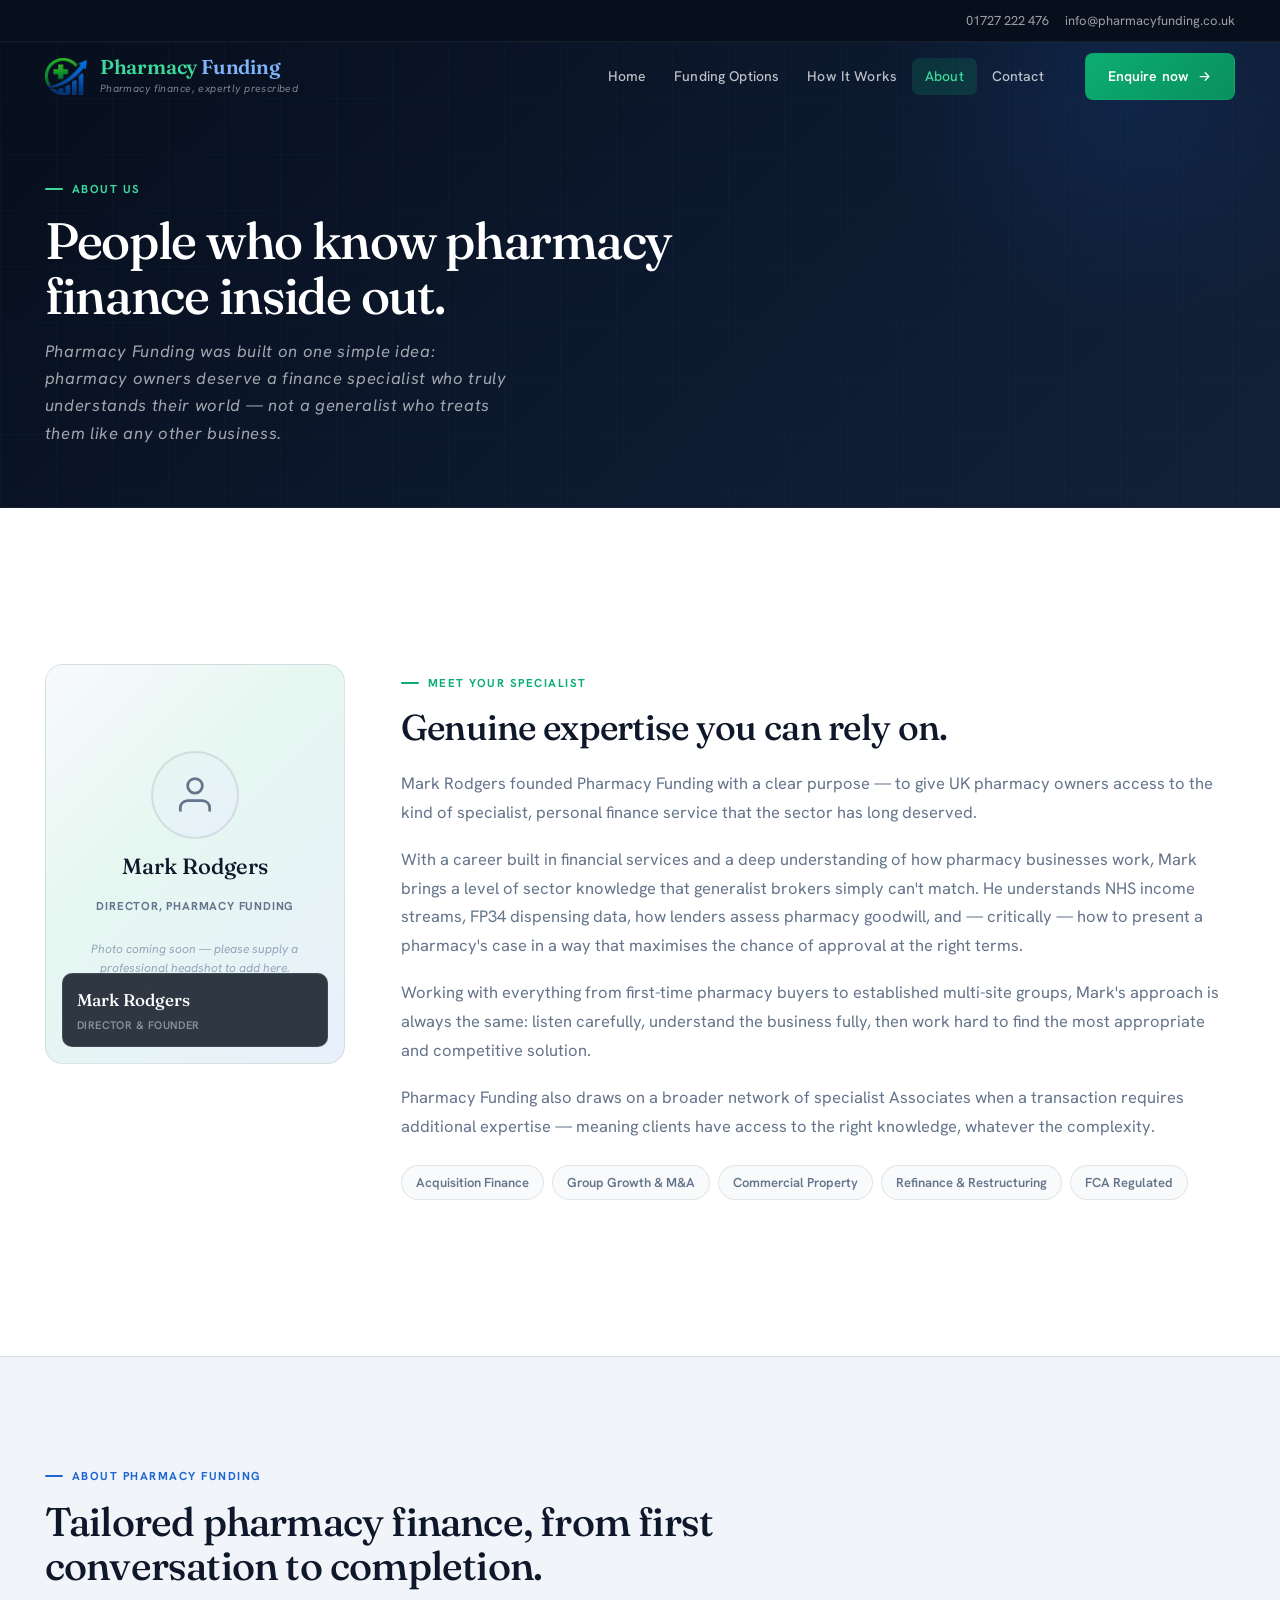
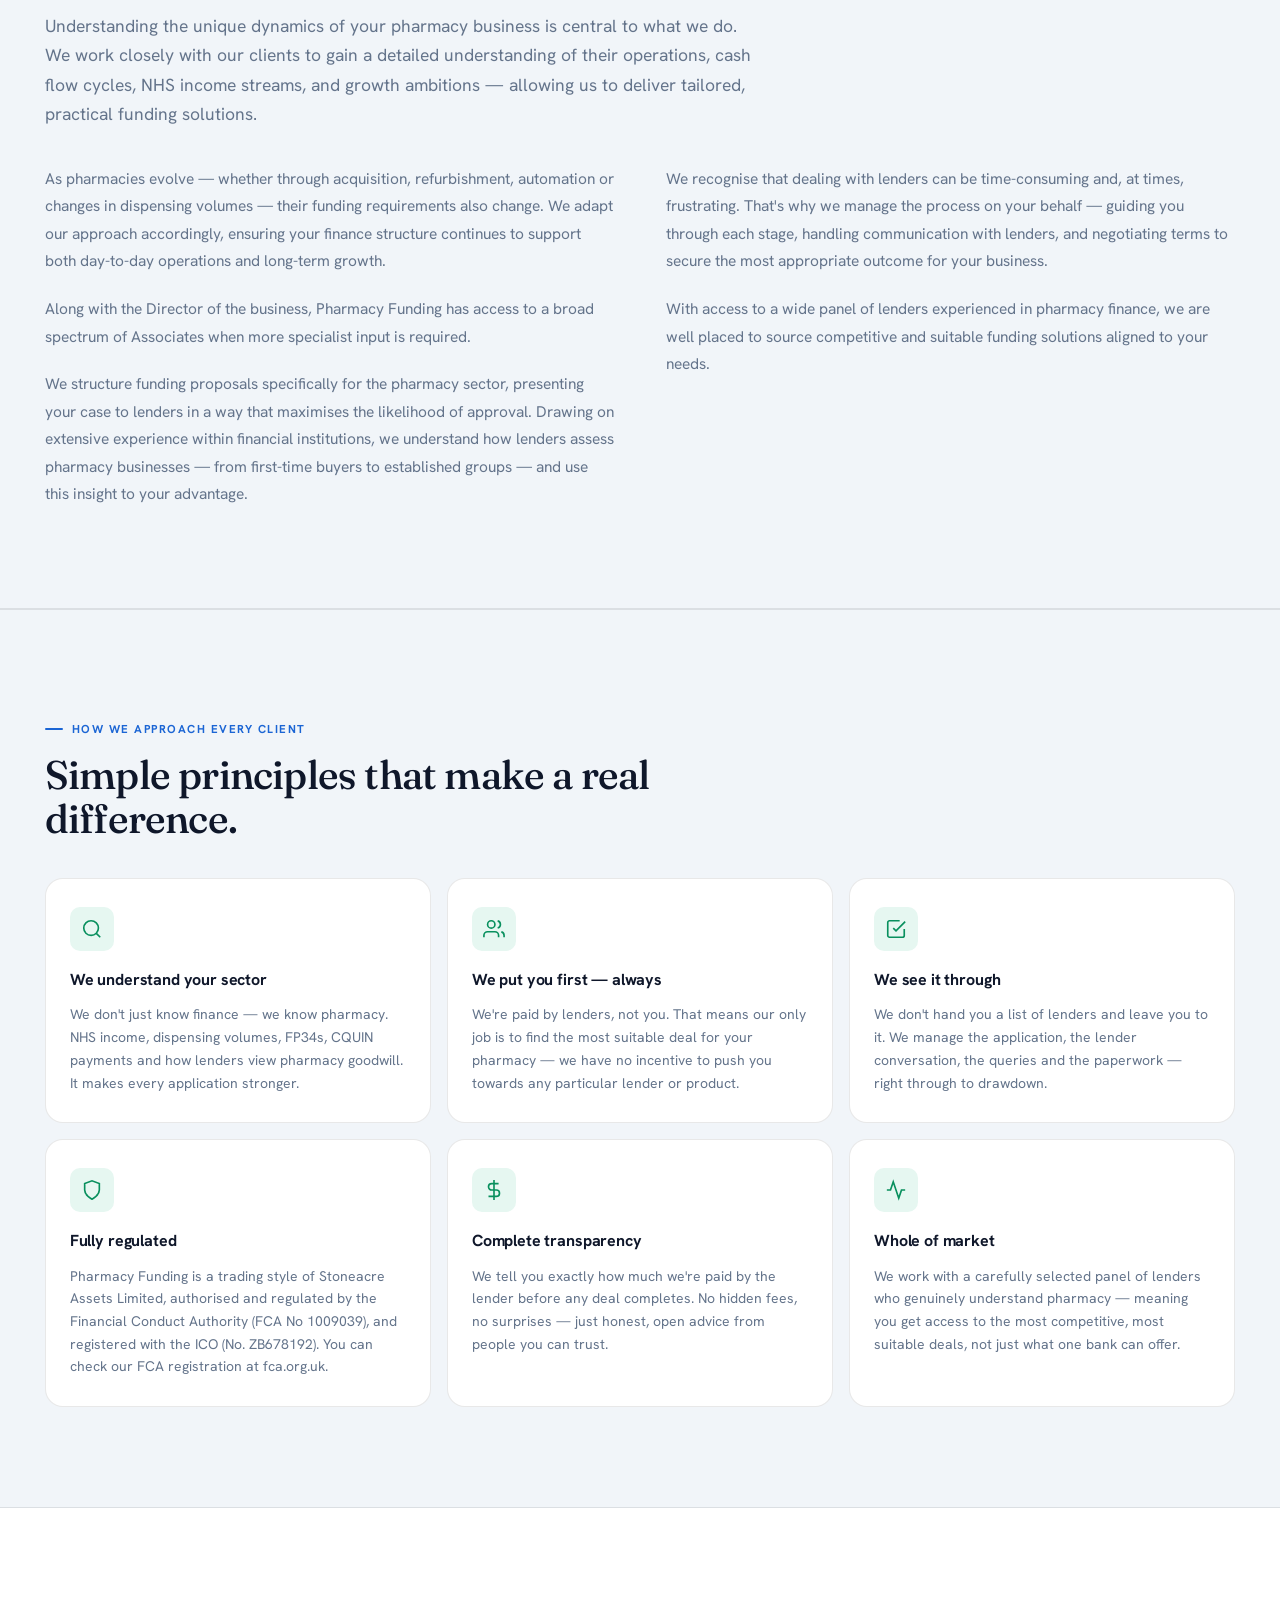
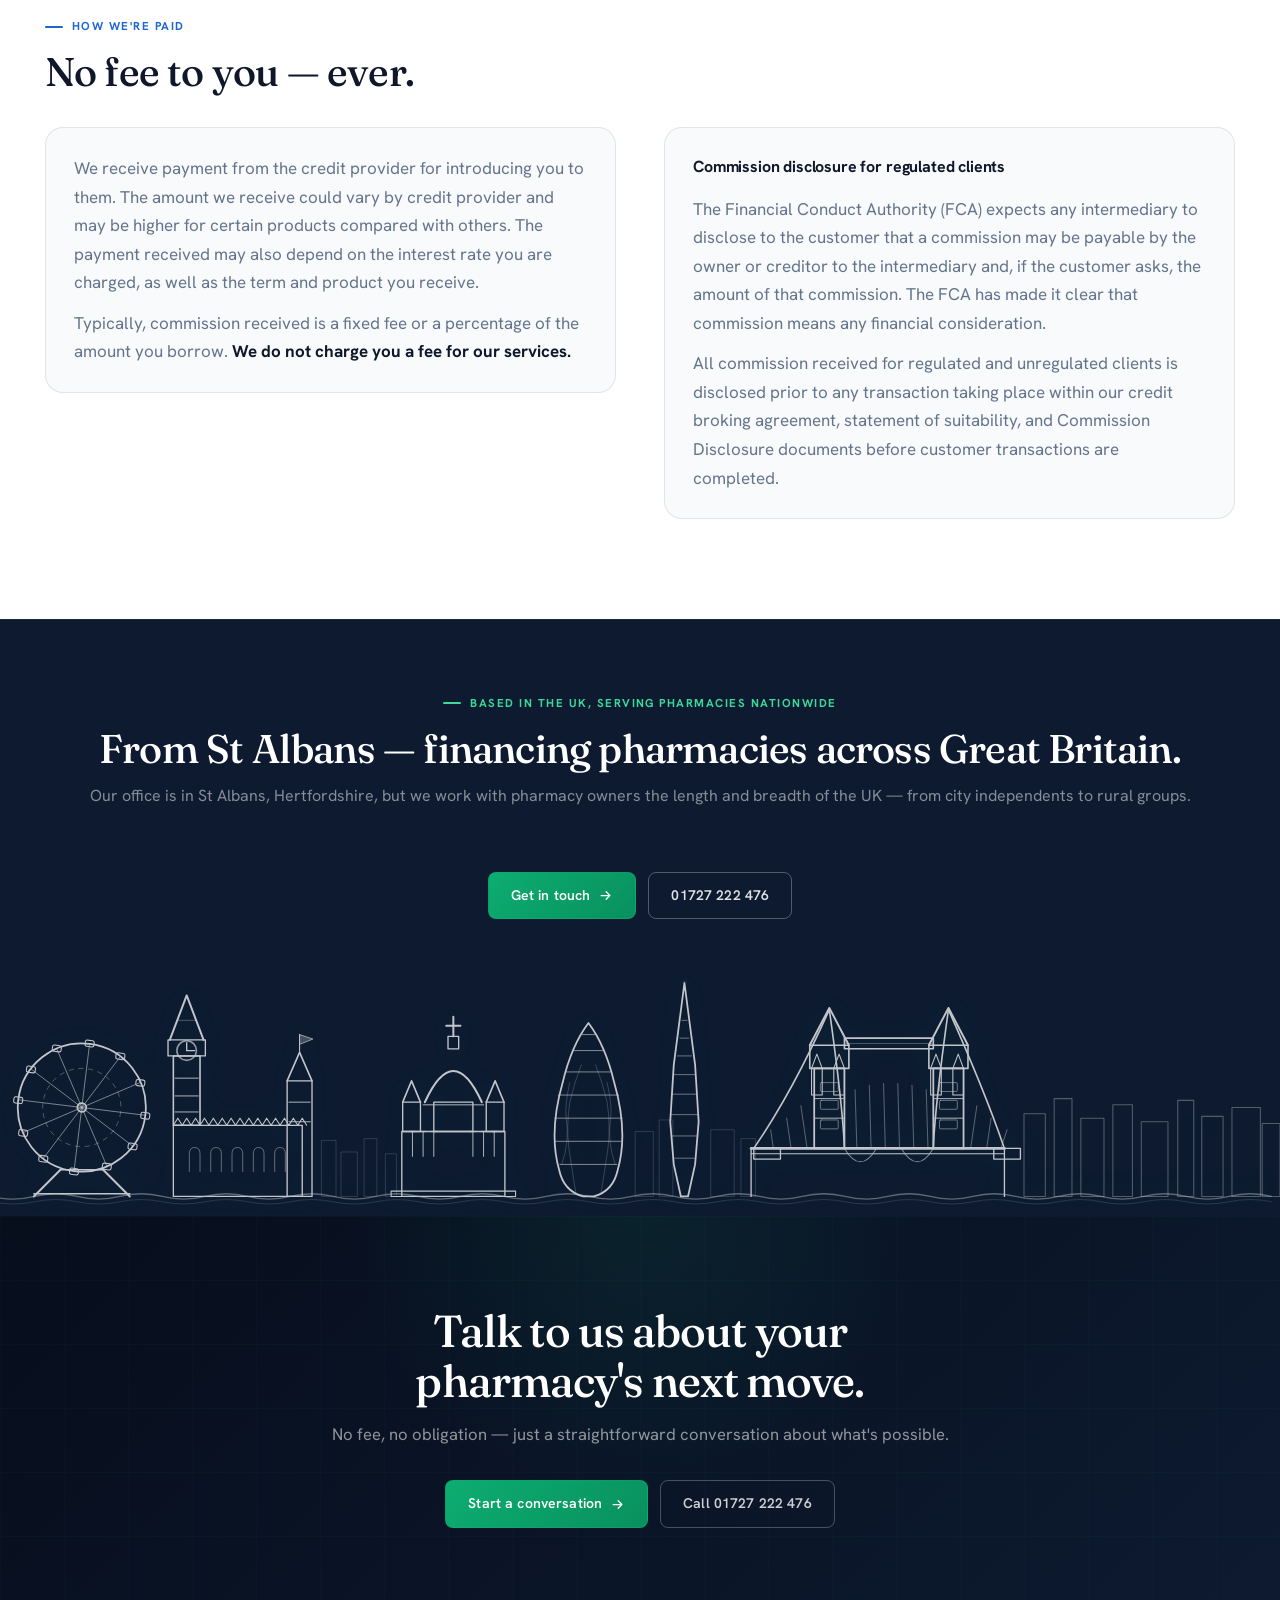
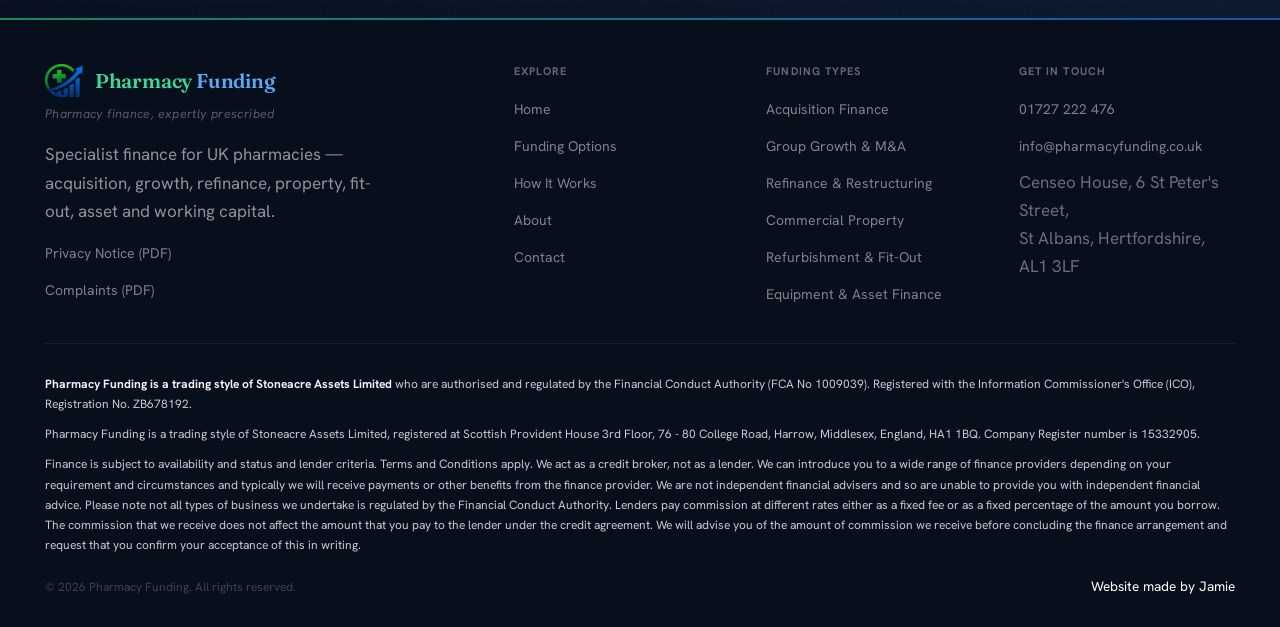
==== commit 74f00d8c: "add website made by jamie credit to footer" ====
--- a/about.html
+++ b/about.html
@@ -46,7 +46,262 @@
 </script>
 </head>
 <body>
-<div style="margin-top:20px;display:flex;justify-content:space-between;align-items:center;flex-wrap:wrap;gap:8px"><p style="color:rgba(255,255,255,.22);margin:0">&copy; <span id="yr"></span> Pharmacy Funding. All rights reserved.</p><a href="https://www.pharmacyfunding.co.uk/" style="color:#fff;text-decoration:none;font-size:.85rem" onmouseover="this.style.opacity='.7'" onmouseout="this.style.opacity='1'">Website made by Jamie</a></div>
+<div class="util">
+  <div class="wrap">
+    <div class="right">
+      <a href="tel:+441727222476">01727 222 476</a>
+      <a href="mailto:info@pharmacyfunding.co.uk">info@pharmacyfunding.co.uk</a>
+    </div>
+  </div>
+</div>
+<header id="hdr">
+  <div class="wrap bar">
+    <a class="brand" href="index.html" aria-label="Pharmacy Funding home">
+      <img class="mark" src="logo.png" alt="Pharmacy Funding logo">
+      <div>
+        <div class="name"><span class="g">Pharmacy</span> <span class="b">Funding</span></div>
+        <div class="sub">Pharmacy finance, expertly prescribed</div>
+      </div>
+    </a>
+    <nav class="main" id="nav"><a href="index.html">Home</a><a href="fundingOptions.html">Funding Options</a><a href="howItWorks.html">How It Works</a><a href="about.html" class="active">About</a><a href="contact.html">Contact</a></nav>
+    <a class="cta-btn" href="contact.html">Enquire now
+      <svg viewBox="0 0 24 24" fill="none" stroke="currentColor" stroke-width="2"><path d="M5 12h14M13 6l6 6-6 6" stroke-linecap="round" stroke-linejoin="round"/></svg>
+    </a>
+    <button class="burger" id="burger" aria-label="Menu"><span></span><span></span><span></span></button>
+  </div>
+</header>
+
+<!-- Page hero -->
+<div class="page-hero">
+  <div class="wrap">
+    <span class="eyebrow">About us</span>
+    <h1>People who know pharmacy finance inside out.</h1>
+    <p class="sub">Pharmacy Funding was built on one simple idea: pharmacy owners deserve a finance specialist who truly understands their world — not a generalist who treats them like any other business.</p>
+  </div>
+</div>
+
+<main>
+
+  <!-- Meet Mark -->
+  <section>
+    <div class="wrap">
+      <div class="team-section">
+        <div class="headshot rv">
+          <!-- Replace with: <img src="images/mark-headshot.jpg" alt="Mark Rodgers, Director"> -->
+          <div class="headshot-placeholder">
+            <div class="hs-avatar">
+              <svg viewBox="0 0 24 24"><path d="M20 21v-2a4 4 0 0 0-4-4H8a4 4 0 0 0-4 4v2"/><circle cx="12" cy="7" r="4"/></svg>
+            </div>
+            <div class="hs-name">Mark Rodgers</div>
+            <div class="hs-role">Director, Pharmacy Funding</div>
+            <div class="hs-note">Photo coming soon — please supply a professional headshot to add here.</div>
+          </div>
+          <div class="headshot-badge">
+            <div class="hb-n">Mark Rodgers</div>
+            <div class="hb-r">Director &amp; Founder</div>
+          </div>
+        </div>
+        <div class="team-bio rv d1">
+          <span class="eyebrow">Meet your specialist</span>
+          <h2 style="margin-top:14px">Genuine expertise you can rely on.</h2>
+          <div style="margin-top:22px">
+            <p>Mark Rodgers founded Pharmacy Funding with a clear purpose — to give UK pharmacy owners access to the kind of specialist, personal finance service that the sector has long deserved.</p>
+            <p>With a career built in financial services and a deep understanding of how pharmacy businesses work, Mark brings a level of sector knowledge that generalist brokers simply can't match. He understands NHS income streams, FP34 dispensing data, how lenders assess pharmacy goodwill, and — critically — how to present a pharmacy's case in a way that maximises the chance of approval at the right terms.</p>
+            <p>Working with everything from first-time pharmacy buyers to established multi-site groups, Mark's approach is always the same: listen carefully, understand the business fully, then work hard to find the most appropriate and competitive solution.</p>
+            <p>Pharmacy Funding also draws on a broader network of specialist Associates when a transaction requires additional expertise — meaning clients have access to the right knowledge, whatever the complexity.</p>
+          </div>
+          <div class="bio-chips">
+            <span class="bio-chip">Acquisition Finance</span>
+            <span class="bio-chip">Group Growth &amp; M&amp;A</span>
+            <span class="bio-chip">Commercial Property</span>
+            <span class="bio-chip">Refinance &amp; Restructuring</span>
+            <span class="bio-chip">FCA Regulated</span>
+          </div>
+        </div>
+      </div>
+    </div>
+  </section>
+
+  <!-- About body -->
+  <div class="band">
+    <section>
+      <div class="wrap">
+        <span class="eyebrow blue">About Pharmacy Funding</span>
+        <h2 style="margin-top:14px;max-width:30ch">Tailored pharmacy finance, from first conversation to completion.</h2>
+        <p class="lead" style="margin-top:22px;max-width:72ch">Understanding the unique dynamics of your pharmacy business is central to what we do. We work closely with our clients to gain a detailed understanding of their operations, cash flow cycles, NHS income streams, and growth ambitions — allowing us to deliver tailored, practical funding solutions.</p>
+        <div class="about-cols" style="margin-top:36px">
+          <p>As pharmacies evolve — whether through acquisition, refurbishment, automation or changes in dispensing volumes — their funding requirements also change. We adapt our approach accordingly, ensuring your finance structure continues to support both day-to-day operations and long-term growth.</p>
+          <p>Along with the Director of the business, Pharmacy Funding has access to a broad spectrum of Associates when more specialist input is required.</p>
+          <p>We structure funding proposals specifically for the pharmacy sector, presenting your case to lenders in a way that maximises the likelihood of approval. Drawing on extensive experience within financial institutions, we understand how lenders assess pharmacy businesses — from first-time buyers to established groups — and use this insight to your advantage.</p>
+          <p>We recognise that dealing with lenders can be time-consuming and, at times, frustrating. That's why we manage the process on your behalf — guiding you through each stage, handling communication with lenders, and negotiating terms to secure the most appropriate outcome for your business.</p>
+          <p>With access to a wide panel of lenders experienced in pharmacy finance, we are well placed to source competitive and suitable funding solutions aligned to your needs.</p>
+        </div>
+      </div>
+    </section>
+  </div>
+
+  <!-- Our values -->
+  <div class="band">
+    <section>
+      <div class="wrap">
+        <span class="eyebrow blue rv">How we approach every client</span>
+        <h2 class="rv" style="margin-top:14px;max-width:24ch">Simple principles that make a real difference.</h2>
+        <div class="values-grid">
+          <div class="val-card rv">
+            <div class="val-ic">
+              <svg viewBox="0 0 24 24"><circle cx="11" cy="11" r="8"/><path d="m21 21-4.3-4.3"/></svg>
+            </div>
+            <h4>We understand your sector</h4>
+            <p>We don't just know finance — we know pharmacy. NHS income, dispensing volumes, FP34s, CQUIN payments and how lenders view pharmacy goodwill. It makes every application stronger.</p>
+          </div>
+          <div class="val-card rv d1">
+            <div class="val-ic">
+              <svg viewBox="0 0 24 24"><path d="M17 21v-2a4 4 0 0 0-4-4H5a4 4 0 0 0-4 4v2"/><circle cx="9" cy="7" r="4"/><path d="M23 21v-2a4 4 0 0 0-3-3.87"/><path d="M16 3.13a4 4 0 0 1 0 7.75"/></svg>
+            </div>
+            <h4>We put you first — always</h4>
+            <p>We're paid by lenders, not you. That means our only job is to find the most suitable deal for your pharmacy — we have no incentive to push you towards any particular lender or product.</p>
+          </div>
+          <div class="val-card rv d2">
+            <div class="val-ic">
+              <svg viewBox="0 0 24 24"><polyline points="9 11 12 14 22 4"/><path d="M21 12v7a2 2 0 0 1-2 2H5a2 2 0 0 1-2-2V5a2 2 0 0 1 2-2h11"/></svg>
+            </div>
+            <h4>We see it through</h4>
+            <p>We don't hand you a list of lenders and leave you to it. We manage the application, the lender conversation, the queries and the paperwork — right through to drawdown.</p>
+          </div>
+          <div class="val-card rv d1">
+            <div class="val-ic">
+              <svg viewBox="0 0 24 24"><path d="M12 22s8-4 8-10V5l-8-3-8 3v7c0 6 8 10 8 10z"/></svg>
+            </div>
+            <h4>Fully regulated</h4>
+            <p>Pharmacy Funding is a trading style of Stoneacre Assets Limited, authorised and regulated by the Financial Conduct Authority (FCA No 1009039), and registered with the ICO (No. ZB678192). You can check our FCA registration at fca.org.uk.</p>
+          </div>
+          <div class="val-card rv d2">
+            <div class="val-ic">
+              <svg viewBox="0 0 24 24"><line x1="12" y1="1" x2="12" y2="23"/><path d="M17 5H9.5a3.5 3.5 0 0 0 0 7h5a3.5 3.5 0 0 1 0 7H6"/></svg>
+            </div>
+            <h4>Complete transparency</h4>
+            <p>We tell you exactly how much we're paid by the lender before any deal completes. No hidden fees, no surprises — just honest, open advice from people you can trust.</p>
+          </div>
+          <div class="val-card rv d3">
+            <div class="val-ic">
+              <svg viewBox="0 0 24 24"><path d="M22 12h-4l-3 9L9 3l-3 9H2"/></svg>
+            </div>
+            <h4>Whole of market</h4>
+            <p>We work with a carefully selected panel of lenders who genuinely understand pharmacy — meaning you get access to the most competitive, most suitable deals, not just what one bank can offer.</p>
+          </div>
+        </div>
+      </div>
+    </section>
+  </div>
+
+  <!-- Commission disclosure -->
+  <section>
+    <div class="wrap">
+      <span class="eyebrow blue rv">How we're paid</span>
+      <h2 class="rv" style="margin-top:14px;max-width:24ch">No fee to you — ever.</h2>
+      <div class="prose-grid" style="margin-top:32px">
+        <div class="rv">
+          <div class="callout">
+            <p>We receive payment from the credit provider for introducing you to them. The amount we receive could vary by credit provider and may be higher for certain products compared with others. The payment received may also depend on the interest rate you are charged, as well as the term and product you receive.</p>
+            <p>Typically, commission received is a fixed fee or a percentage of the amount you borrow. <strong style="color:var(--ink)">We do not charge you a fee for our services.</strong></p>
+          </div>
+        </div>
+        <div class="rv d1">
+          <div class="callout">
+            <h4>Commission disclosure for regulated clients</h4>
+            <p>The Financial Conduct Authority (FCA) expects any intermediary to disclose to the customer that a commission may be payable by the owner or creditor to the intermediary and, if the customer asks, the amount of that commission. The FCA has made it clear that commission means any financial consideration.</p>
+            <p>All commission received for regulated and unregulated clients is disclosed prior to any transaction taking place within our credit broking agreement, statement of suitability, and Commission Disclosure documents before customer transactions are completed.</p>
+          </div>
+        </div>
+      </div>
+    </div>
+  </section>
+
+  <!-- London skyline section -->
+  <div class="skyline-section">
+    <div class="skyline-inner">
+      <div class="wrap">
+        <span class="eyebrow rv" style="color:#3dd99a">Based in the UK, serving pharmacies nationwide</span>
+        <h2 class="rv" style="margin-top:14px;color:var(--white)">From St Albans — financing pharmacies across Great Britain.</h2>
+        <p class="rv d1">Our office is in St Albans, Hertfordshire, but we work with pharmacy owners the length and breadth of the UK — from city independents to rural groups.</p>
+        <div class="actions rv d2" style="justify-content:center">
+          <a class="cta-btn" href="contact.html">Get in touch
+            <svg viewBox="0 0 24 24" fill="none" stroke="currentColor" stroke-width="2"><path d="M5 12h14M13 6l6 6-6 6" stroke-linecap="round" stroke-linejoin="round"/></svg>
+          </a>
+          <a class="cta-btn ghost" href="tel:+441727222476">01727 222 476</a>
+        </div>
+      </div>
+    </div>
+    <div class="skyline-svg-wrap">
+      <img src="images/london-skyline2.svg" alt="London skyline illustration" aria-hidden="true">
+    </div>
+  </div>
+
+</main>
+
+<!-- Pre-footer CTA -->
+<div class="cta-band">
+  <div class="wrap">
+    <h2>Talk to us about your pharmacy's next move.</h2>
+    <p>No fee, no obligation — just a straightforward conversation about what's possible.</p>
+    <div class="actions">
+      <a class="cta-btn" href="contact.html">Start a conversation
+        <svg viewBox="0 0 24 24" fill="none" stroke="currentColor" stroke-width="2"><path d="M5 12h14M13 6l6 6-6 6" stroke-linecap="round" stroke-linejoin="round"/></svg>
+      </a>
+      <a class="cta-btn ghost" href="tel:+441727222476">Call 01727 222 476</a>
+    </div>
+  </div>
+</div>
+
+<footer>
+  <div class="wrap">
+    <div class="fcols">
+      <div>
+        <div style="display:flex;align-items:center;gap:12px">
+          <img src="logo.png" alt="Pharmacy Funding logo" style="width:38px;height:38px;object-fit:contain;flex-shrink:0">
+          <div class="name"><span class="g">Pharmacy</span> <span style="color:#5ba8f5">Funding</span></div>
+        </div>
+        <div class="strap">Pharmacy finance, expertly prescribed</div>
+        <p style="margin-top:16px;max-width:34ch">Specialist finance for UK pharmacies &mdash; acquisition, growth, refinance, property, fit-out, asset and working capital.</p>
+        <ul style="margin-top:12px">
+          <li><a href="privacy-notice.pdf" target="_blank" rel="noopener">Privacy Notice (PDF)</a></li>
+          <li><a href="complaints.pdf" target="_blank" rel="noopener">Complaints (PDF)</a></li>
+        </ul>
+      </div>
+      <div>
+        <h5>Explore</h5>
+        <ul>
+          <li><a href="index.html">Home</a></li>
+          <li><a href="fundingOptions.html">Funding Options</a></li>
+          <li><a href="howItWorks.html">How It Works</a></li>
+          <li><a href="about.html">About</a></li>
+          <li><a href="contact.html">Contact</a></li>
+        </ul>
+      </div>
+      <div>
+        <h5>Funding types</h5>
+        <ul>
+          <li><a href="fundingOptions.html#fc-acquisition">Acquisition Finance</a></li>
+          <li><a href="fundingOptions.html#fc-group-growth">Group Growth &amp; M&amp;A</a></li>
+          <li><a href="fundingOptions.html#fc-refinance">Refinance &amp; Restructuring</a></li>
+          <li><a href="fundingOptions.html#fc-property">Commercial Property</a></li>
+          <li><a href="fundingOptions.html#fc-refurb">Refurbishment &amp; Fit-Out</a></li>
+          <li><a href="fundingOptions.html#fc-asset">Equipment &amp; Asset Finance</a></li>
+        </ul>
+      </div>
+      <div>
+        <h5>Get in touch</h5>
+        <ul>
+          <li><a href="tel:+441727222476">01727 222 476</a></li>
+          <li><a href="mailto:info@pharmacyfunding.co.uk">info@pharmacyfunding.co.uk</a></li>
+          <li style="color:rgba(255,255,255,.4)">Censeo House, 6 St Peter's Street,<br>St Albans, Hertfordshire, AL1 3LF</li>
+        </ul>
+      </div>
+    </div>
+    <div class="legal"><p><strong>Pharmacy Funding is a trading style of Stoneacre Assets Limited</strong> who are authorised and regulated by the Financial Conduct Authority (FCA No 1009039). Registered with the Information Commissioner's Office (ICO), Registration No. ZB678192.</p>
+      <p>Pharmacy Funding is a trading style of Stoneacre Assets Limited, registered at Scottish Provident House 3rd Floor, 76 - 80 College Road, Harrow, Middlesex, England, HA1 1BQ. Company Register number is 15332905.</p>
+      <p>Finance is subject to availability and status and lender criteria. Terms and Conditions apply. We act as a credit broker, not as a lender. We can introduce you to a wide range of finance providers depending on your requirement and circumstances and typically we will receive payments or other benefits from the finance provider. We are not independent financial advisers and so are unable to provide you with independent financial advice. Please note not all types of business we undertake is regulated by the Financial Conduct Authority. Lenders pay commission at different rates either as a fixed fee or as a fixed percentage of the amount you borrow. The commission that we receive does not affect the amount that you pay to the lender under the credit agreement. We will advise you of the amount of commission we receive before concluding the finance arrangement and request that you confirm your acceptance of this in writing.</p>
+      <div style="margin-top:20px;display:flex;justify-content:space-between;align-items:center;flex-wrap:wrap;gap:8px"><p style="color:rgba(255,255,255,.22);margin:0">&copy; <span id="yr"></span> Pharmacy Funding. All rights reserved.</p><a href="https://www.pharmacyfunding.co.uk/" style="color:#fff;text-decoration:none;font-size:.85rem" onmouseover="this.style.opacity='.7'" onmouseout="this.style.opacity='1'">Website made by Jamie</a></div></div>
   </div>
 </footer>
 <script src="script.js"></script>
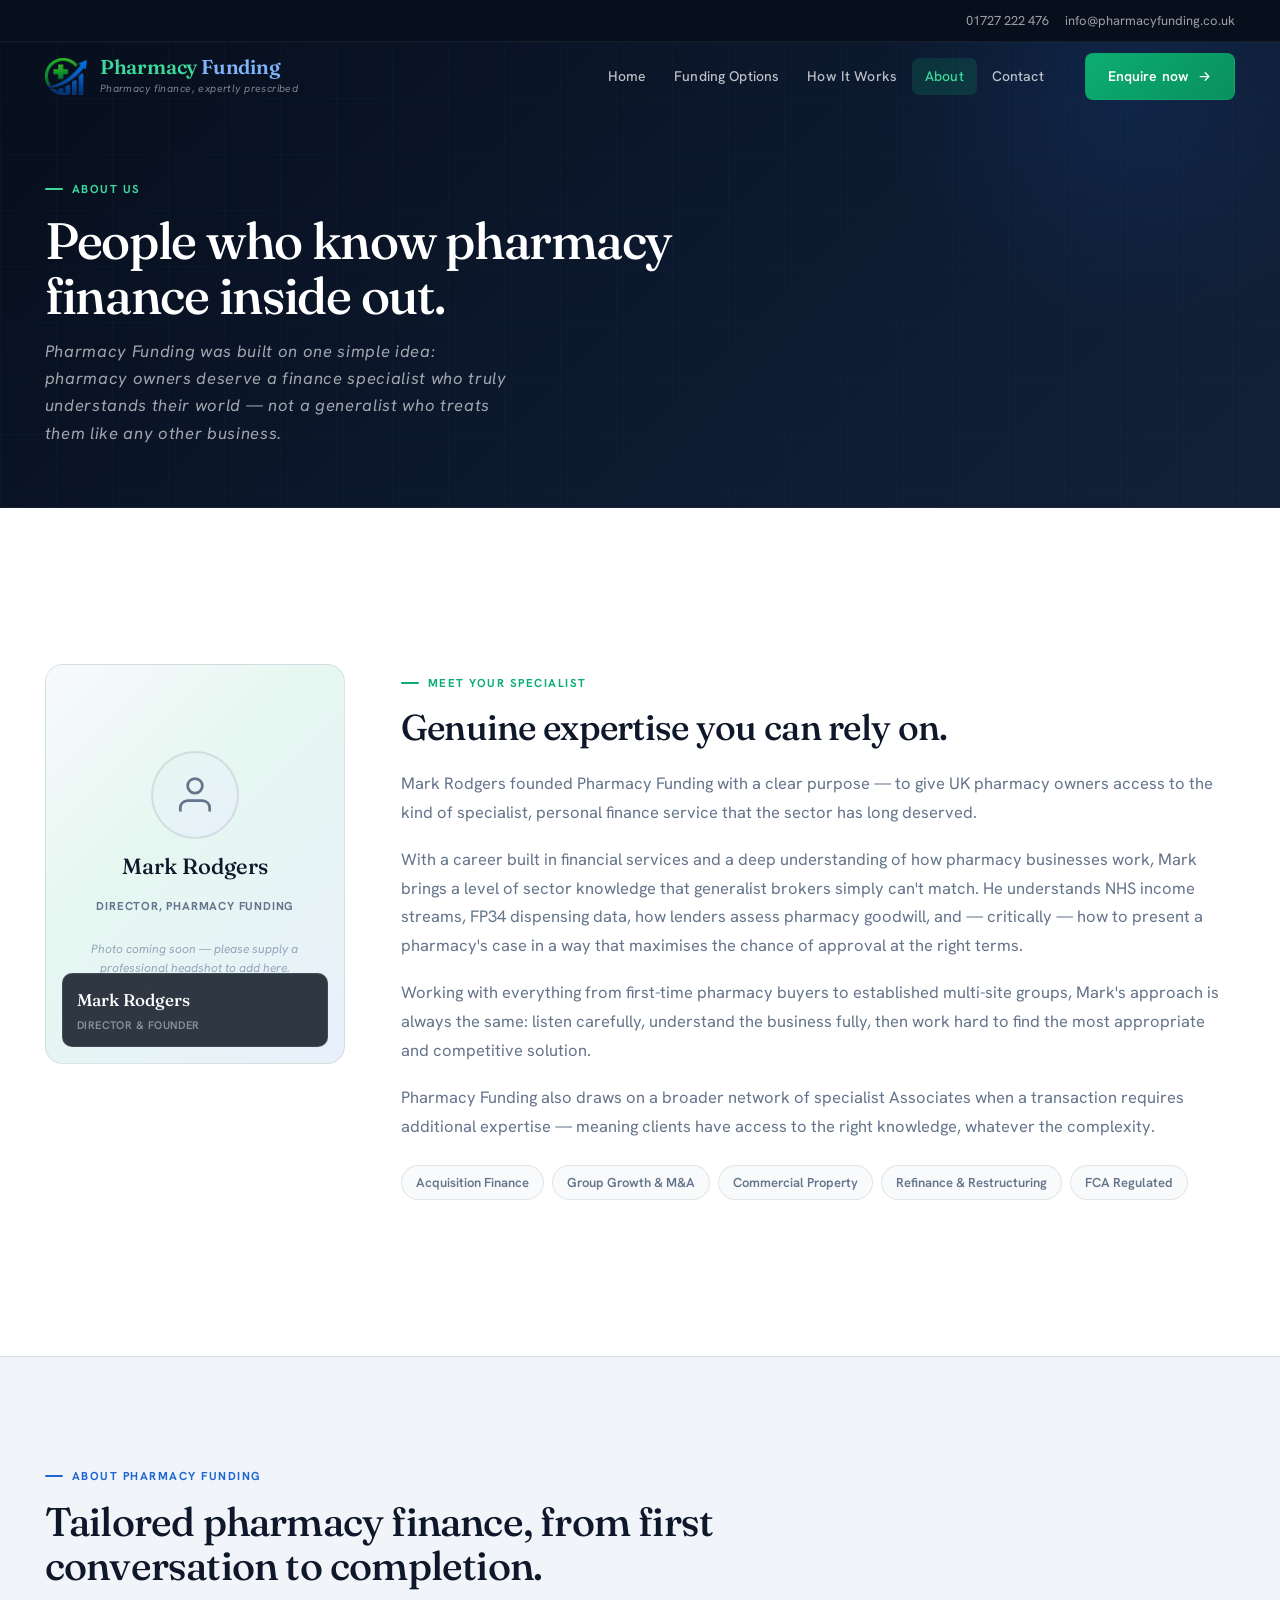
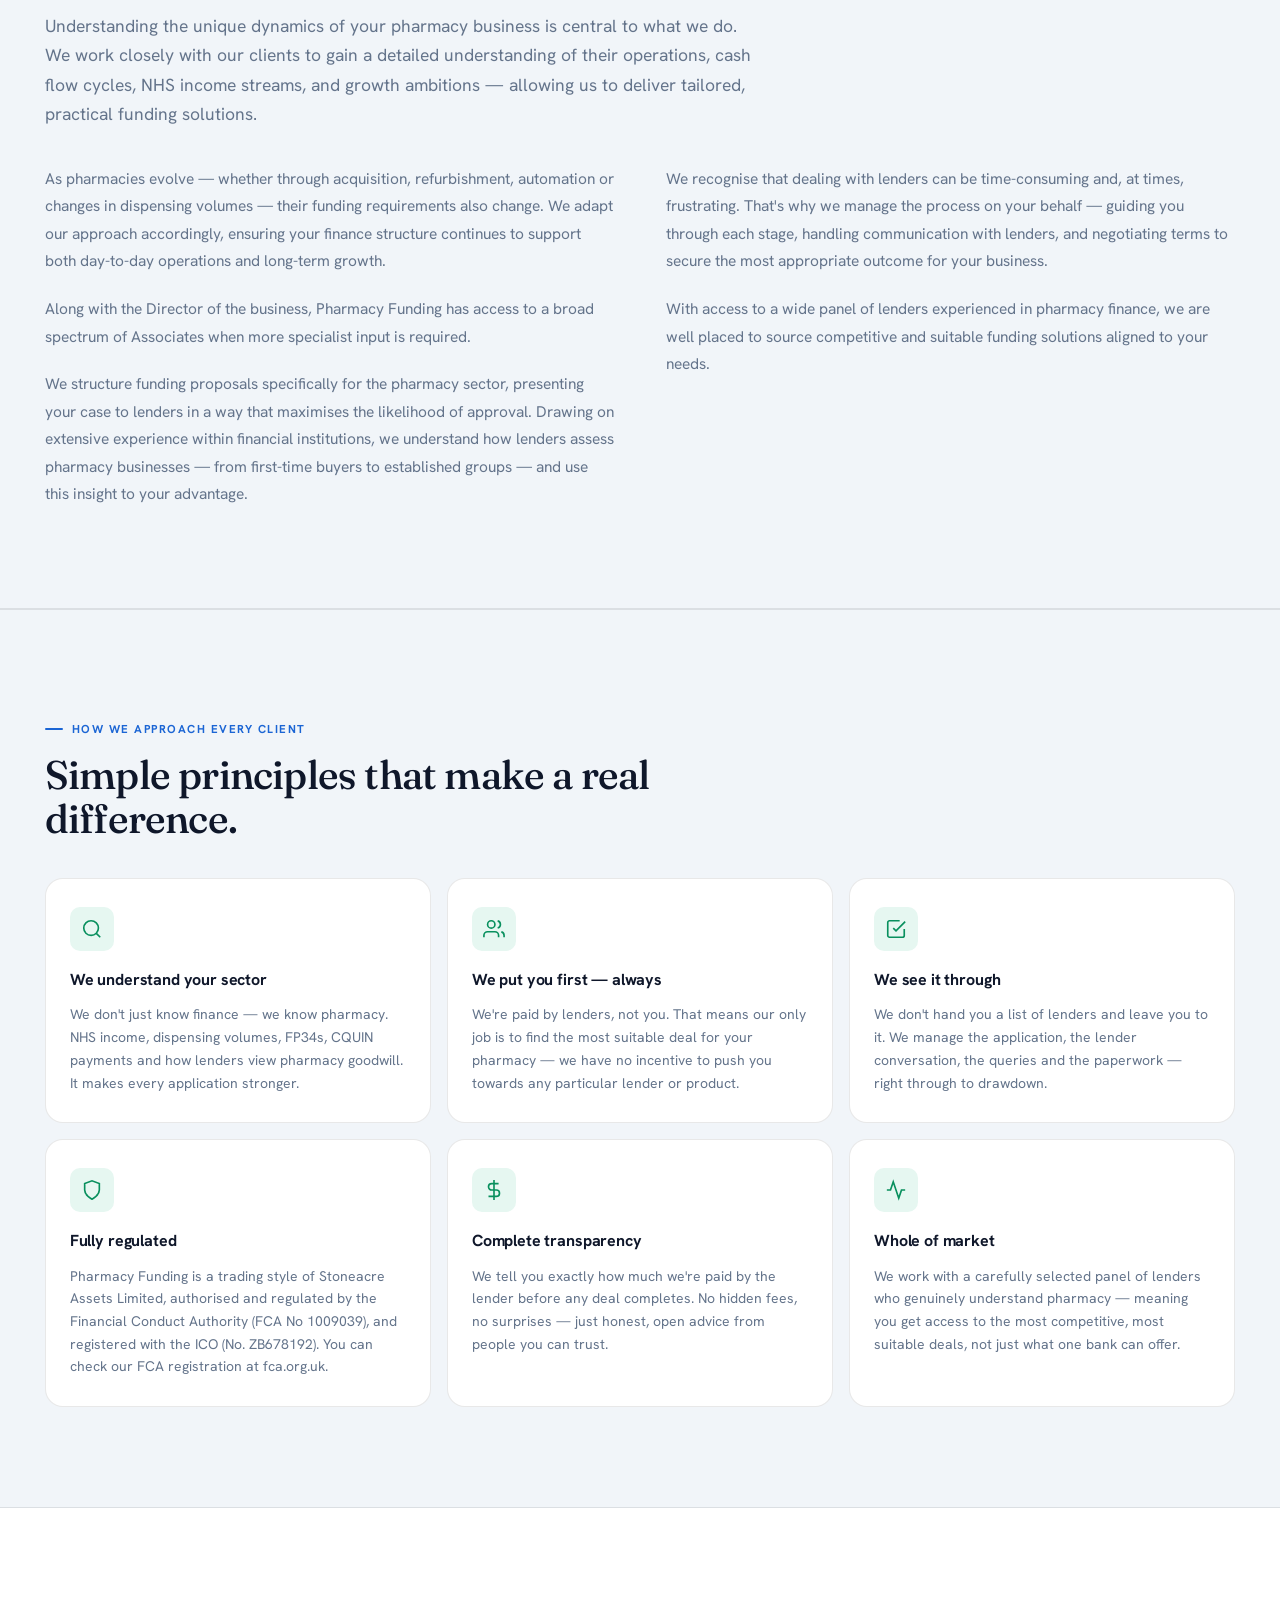
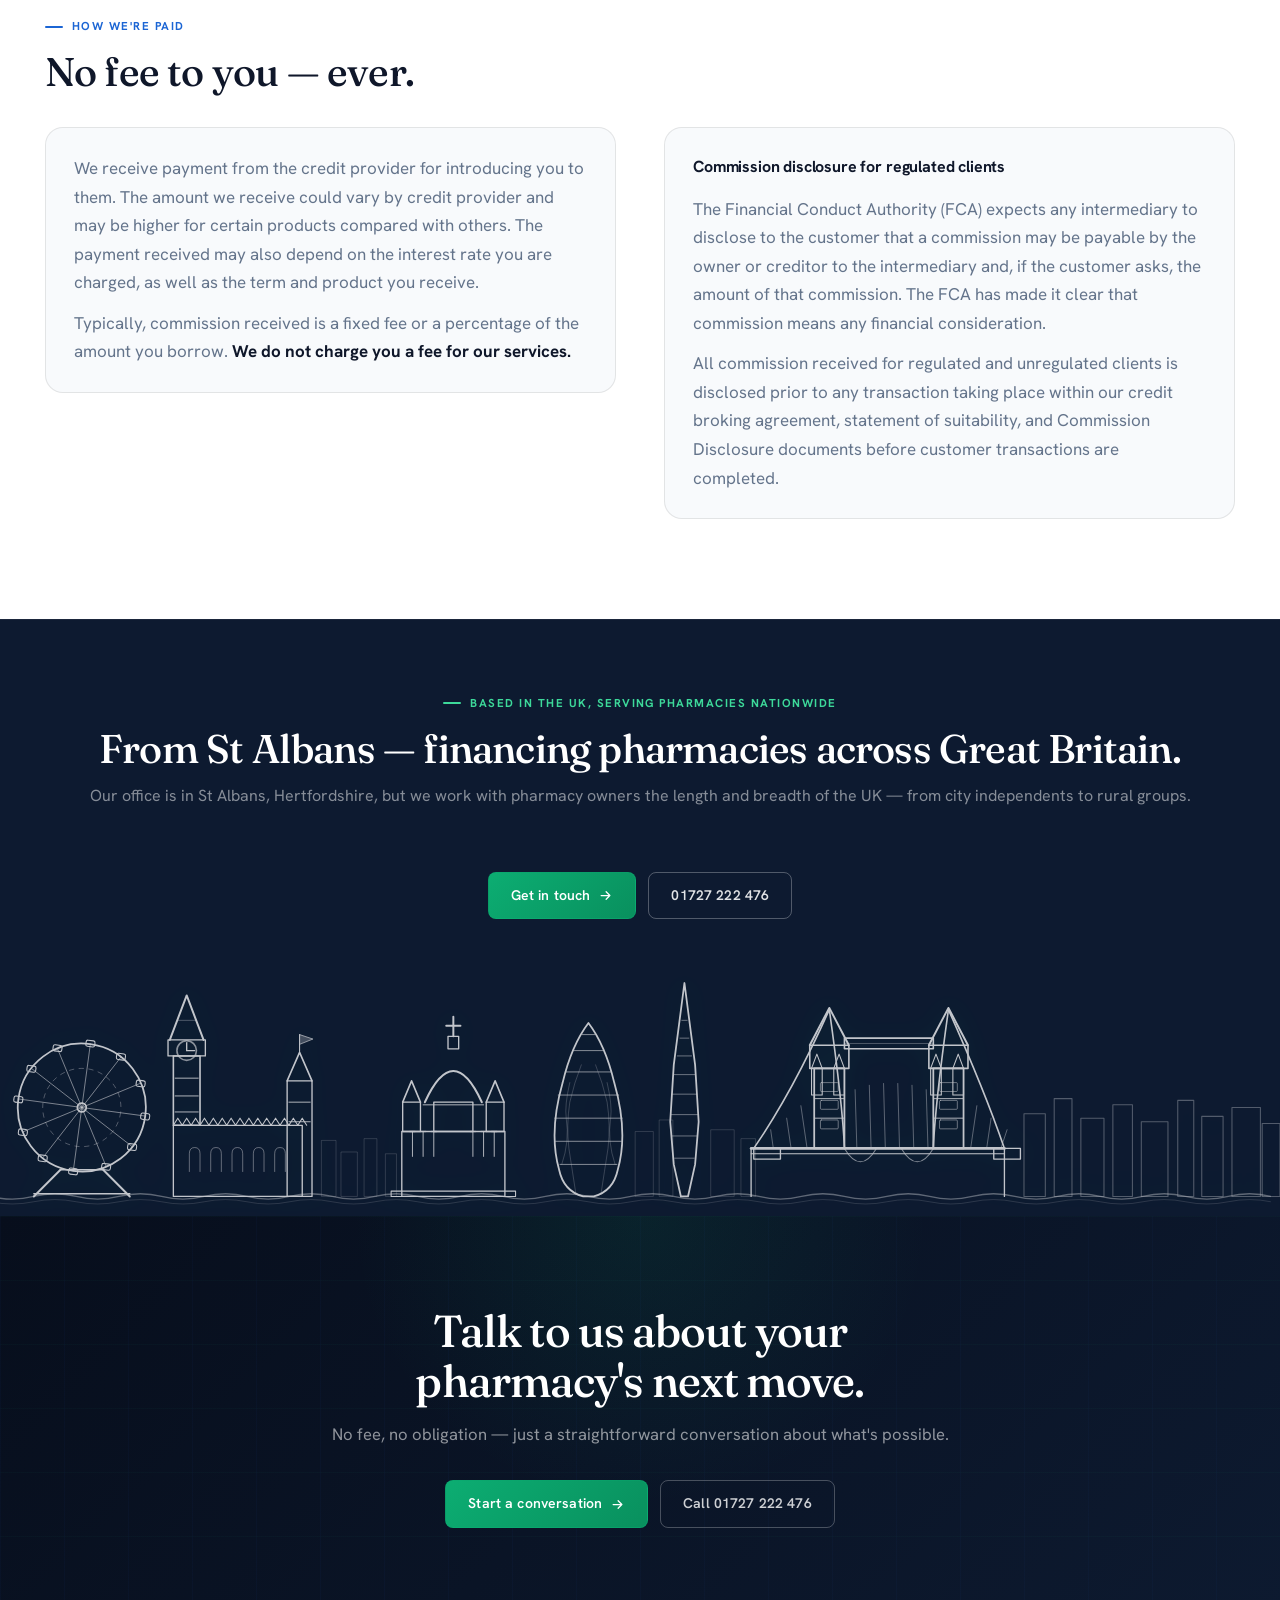
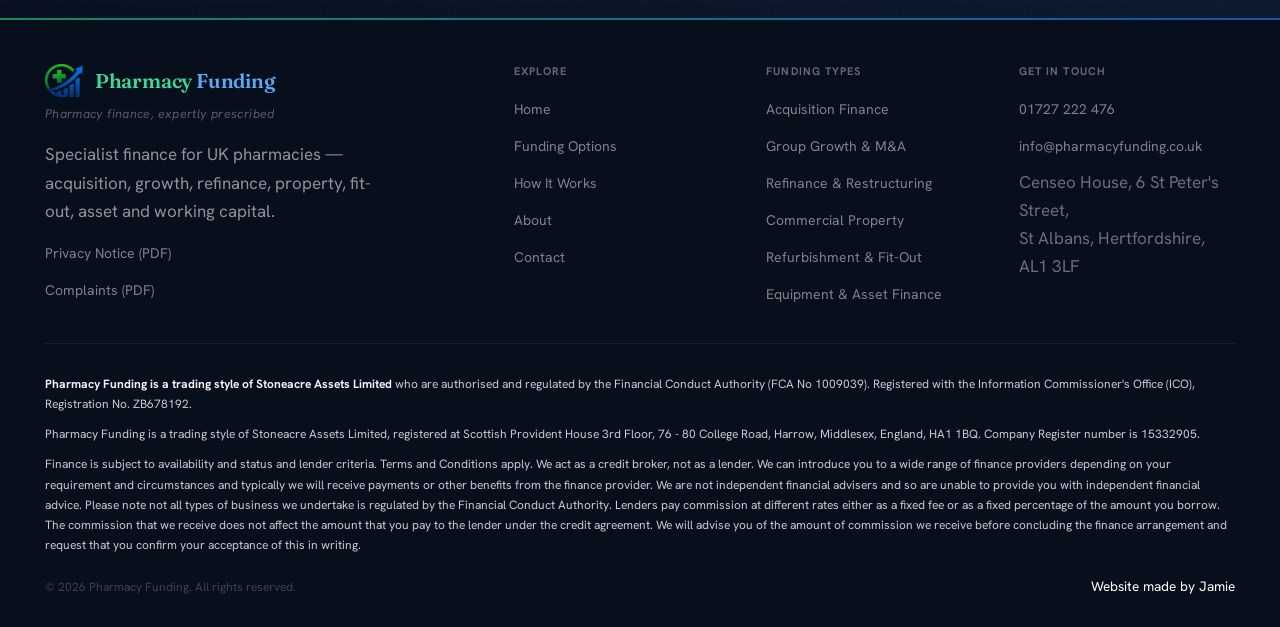
==== commit 7f783a28: "creating re-direct to other page" ====
--- a/about.html
+++ b/about.html
@@ -301,7 +301,7 @@
     <div class="legal"><p><strong>Pharmacy Funding is a trading style of Stoneacre Assets Limited</strong> who are authorised and regulated by the Financial Conduct Authority (FCA No 1009039). Registered with the Information Commissioner's Office (ICO), Registration No. ZB678192.</p>
       <p>Pharmacy Funding is a trading style of Stoneacre Assets Limited, registered at Scottish Provident House 3rd Floor, 76 - 80 College Road, Harrow, Middlesex, England, HA1 1BQ. Company Register number is 15332905.</p>
       <p>Finance is subject to availability and status and lender criteria. Terms and Conditions apply. We act as a credit broker, not as a lender. We can introduce you to a wide range of finance providers depending on your requirement and circumstances and typically we will receive payments or other benefits from the finance provider. We are not independent financial advisers and so are unable to provide you with independent financial advice. Please note not all types of business we undertake is regulated by the Financial Conduct Authority. Lenders pay commission at different rates either as a fixed fee or as a fixed percentage of the amount you borrow. The commission that we receive does not affect the amount that you pay to the lender under the credit agreement. We will advise you of the amount of commission we receive before concluding the finance arrangement and request that you confirm your acceptance of this in writing.</p>
-      <div style="margin-top:20px;display:flex;justify-content:space-between;align-items:center;flex-wrap:wrap;gap:8px"><p style="color:rgba(255,255,255,.22);margin:0">&copy; <span id="yr"></span> Pharmacy Funding. All rights reserved.</p><a href="https://www.pharmacyfunding.co.uk/" style="color:#fff;text-decoration:none;font-size:.85rem" onmouseover="this.style.opacity='.7'" onmouseout="this.style.opacity='1'">Website made by Jamie</a></div></div>
+      <div style="margin-top:20px;display:flex;justify-content:space-between;align-items:center;flex-wrap:wrap;gap:8px"><p style="color:rgba(255,255,255,.22);margin:0">&copy; <span id="yr"></span> Pharmacy Funding. All rights reserved.</p><a href="https://site-builder.co.uk/" style="color:#fff;text-decoration:none;font-size:.85rem" onmouseover="this.style.opacity='.7'" onmouseout="this.style.opacity='1'">Website made by Jamie</a></div></div>
   </div>
 </footer>
 <script src="script.js"></script>
